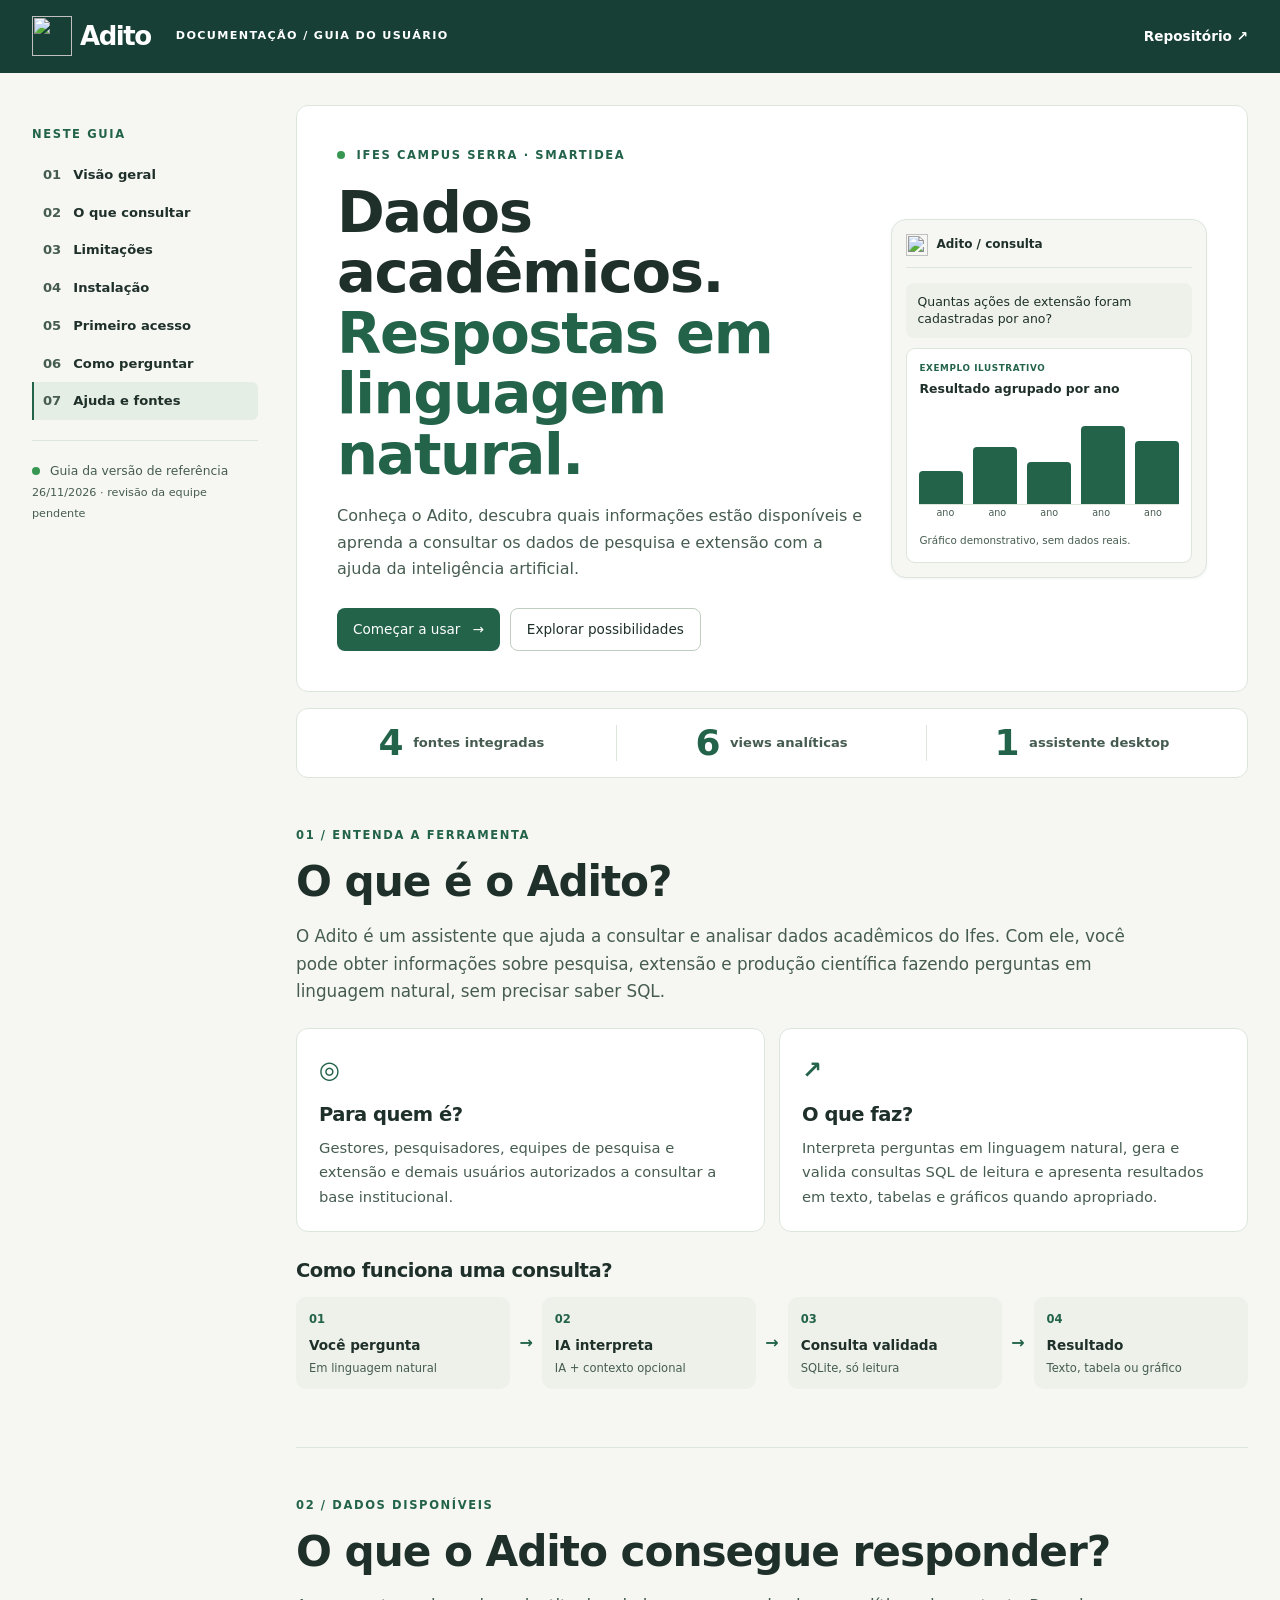
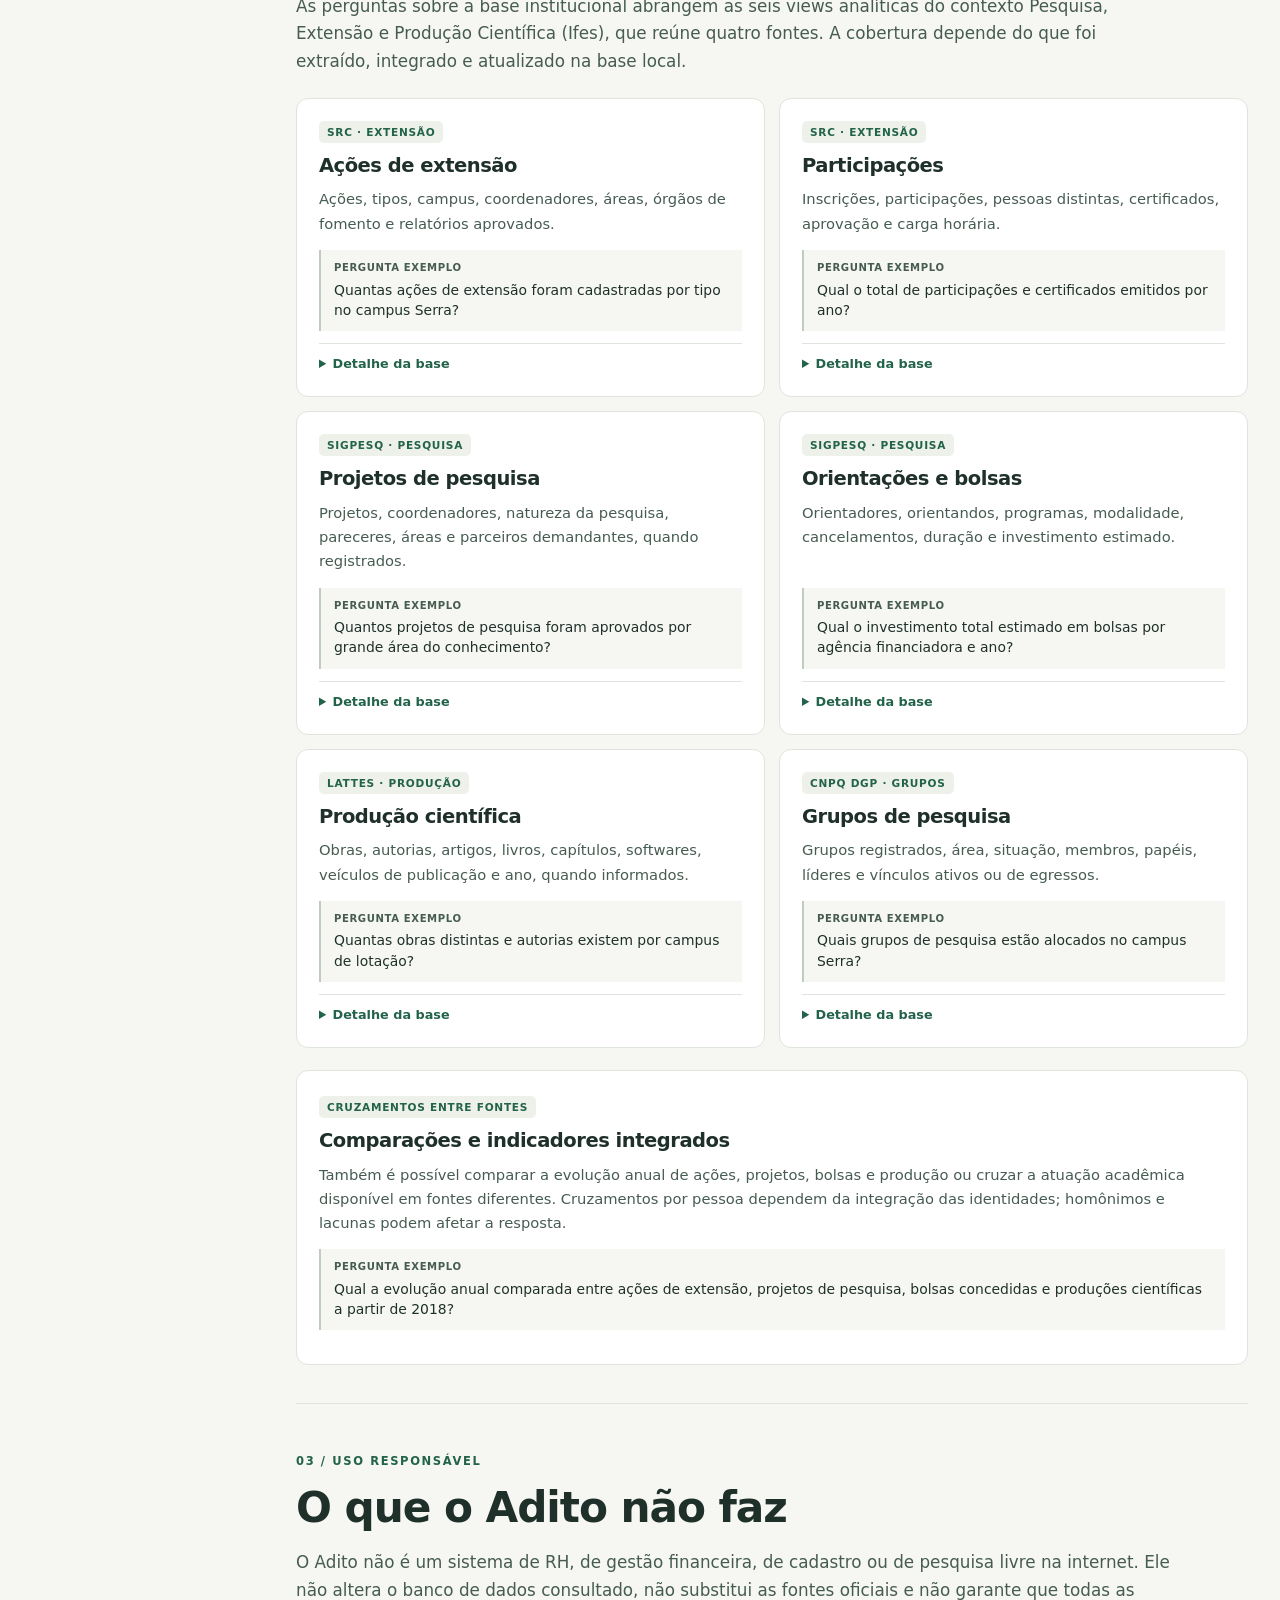
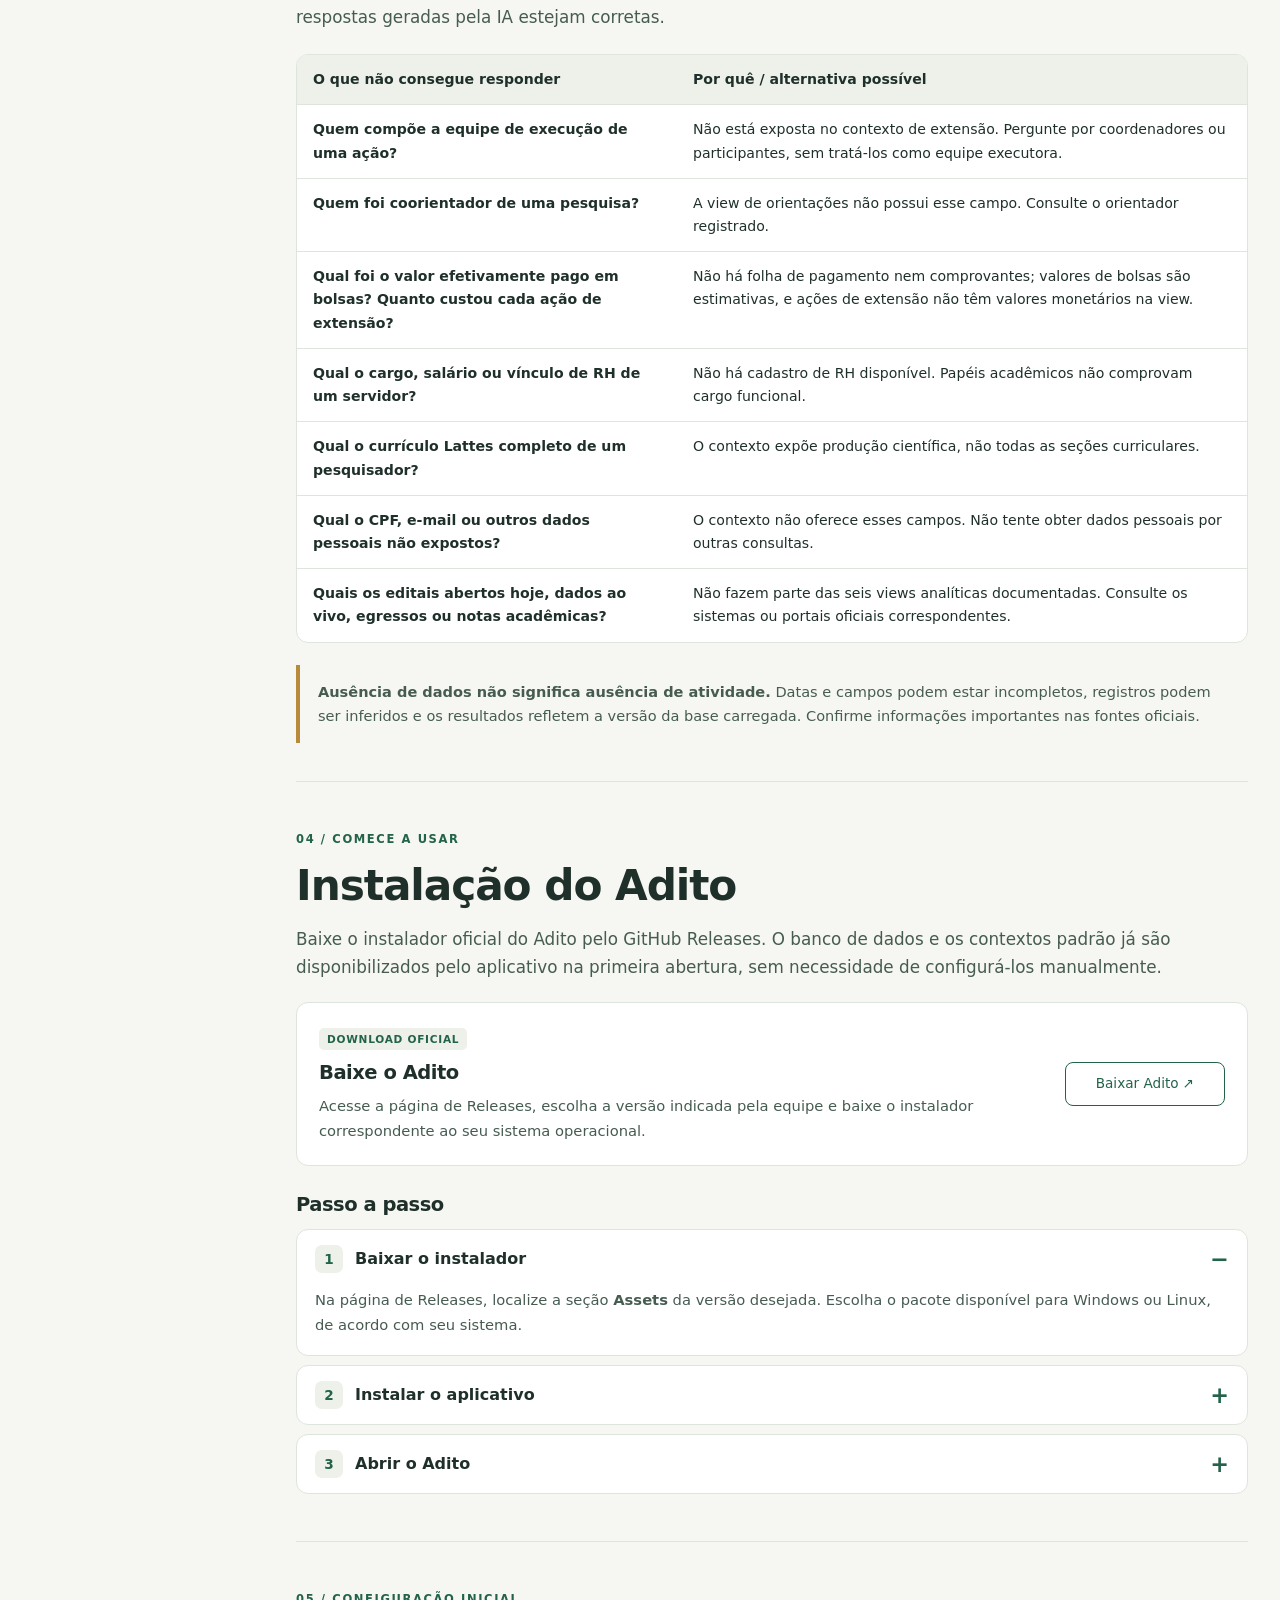
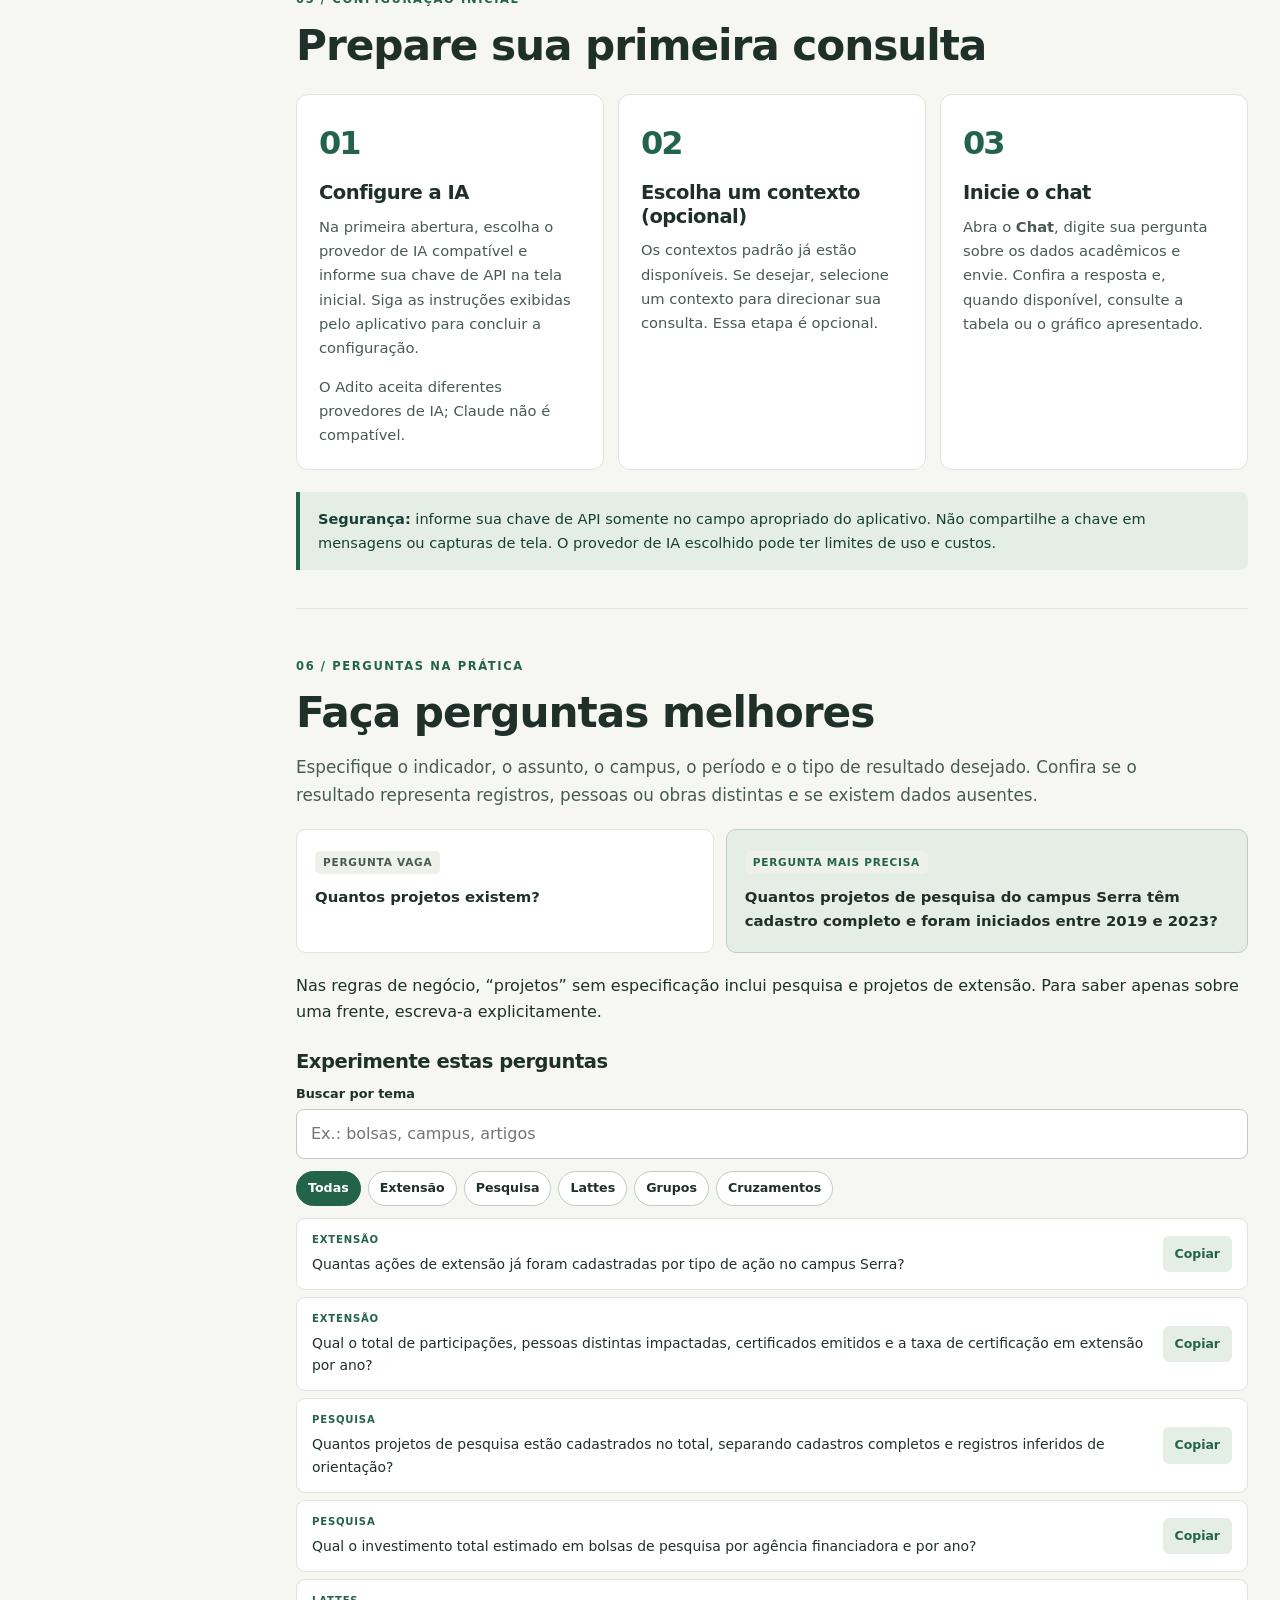
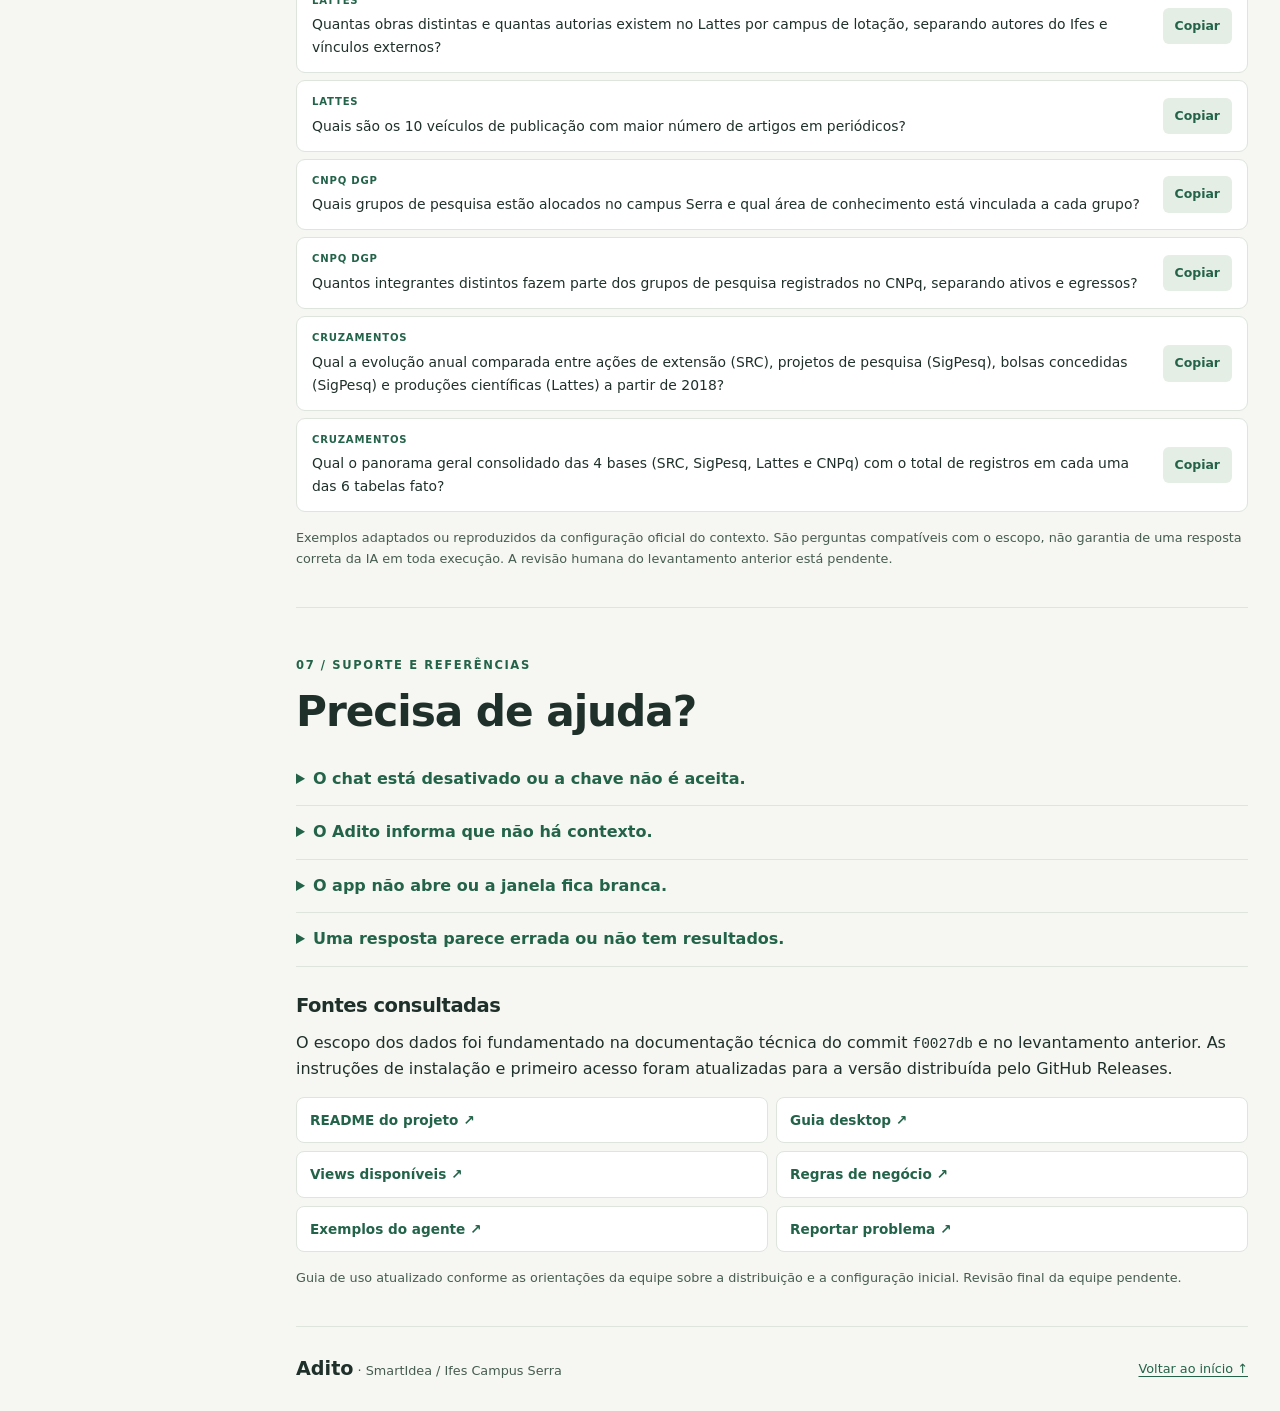
==== guia/index.html @ 65b418f4 "feat: adiciona site guia do usuário do Adito" ====
<!doctype html>
<html lang="pt-BR">
<head>
<meta charset="utf-8"><meta name="viewport" content="width=device-width,initial-scale=1">
<meta name="description" content="Guia do Adito, assistente de inteligência de dados de pesquisa, extensão e produção científica do Ifes.">
<title>Adito | Guia do usuário</title><link rel="icon" type="image/png" href="https://raw.githubusercontent.com/SmartIdea-ifes-serra/Adito/c788c3981aca727e729dd3b36a8efb24aea16939/Adito/app/frontend-vue/public/brand/adito-light.png"><meta name="theme-color" content="#173F35"><link rel="stylesheet" href="style.css"><script src="script.js" defer></script>
</head>
<body>
<a class="skip" href="#conteudo">Pular para o conteúdo</a>
<header class="top"><div class="shell top-inner"><a class="brand" href="#inicio" aria-label="Adito, início"><img class="brand-icon" src="https://raw.githubusercontent.com/SmartIdea-ifes-serra/Adito/c788c3981aca727e729dd3b36a8efb24aea16939/Adito/app/frontend-vue/public/brand/adito-light.png" alt="" width="40" height="40"><span>Adito</span></a><span class="top-label">DOCUMENTAÇÃO / GUIA DO USUÁRIO</span><a class="repo" href="https://github.com/SmartIdea-ifes-serra/Adito">Repositório ↗</a></div></header>
<div class="shell layout" id="inicio">
<aside class="sidebar"><nav aria-label="Seções do guia"><p class="nav-title">NESTE GUIA</p><a href="#visao-geral">01 <span>Visão geral</span></a><a href="#escopo">02 <span>O que consultar</span></a><a href="#limites">03 <span>Limitações</span></a><a href="#instalacao">04 <span>Instalação</span></a><a href="#primeiro-acesso">05 <span>Primeiro acesso</span></a><a href="#consultas">06 <span>Como perguntar</span></a><a href="#ajuda">07 <span>Ajuda e fontes</span></a></nav><div class="side-note"><span class="status-dot"></span> Guia da versão de referência<br><small>26/11/2026 · revisão da equipe pendente</small></div></aside>
<main id="conteudo">
<section class="hero" aria-labelledby="hero-title"><div class="hero-copy"><p class="eyebrow light"><span class="status-dot"></span> IFES CAMPUS SERRA · SMARTIDEA</p><h1 id="hero-title">Dados acadêmicos.<br><em>Respostas em linguagem natural.</em></h1><p>Conheça o Adito, descubra quais informações estão disponíveis e aprenda a consultar os dados de pesquisa e extensão com a ajuda da inteligência artificial.</p><div class="actions"><a class="button primary" href="#instalacao">Começar a usar <span aria-hidden="true">→</span></a><a class="button secondary" href="#escopo">Explorar possibilidades</a></div></div><div class="hero-visual" aria-hidden="true"><div class="mini-app"><div class="mini-head"><img class="mini-brand" src="https://raw.githubusercontent.com/SmartIdea-ifes-serra/Adito/c788c3981aca727e729dd3b36a8efb24aea16939/Adito/app/frontend-vue/public/brand/adito-light.png" alt="" width="22" height="22"><span>Adito / consulta</span></div><div class="mini-question">Quantas ações de extensão foram cadastradas por ano?</div><div class="mini-response"><span class="mini-label">EXEMPLO ILUSTRATIVO</span><strong>Resultado agrupado por ano</strong><div class="bars"><i style="--h:35%"></i><i style="--h:60%"></i><i style="--h:44%"></i><i style="--h:83%"></i><i style="--h:67%"></i></div><div class="mini-axis"><span>ano</span><span>ano</span><span>ano</span><span>ano</span><span>ano</span></div><small>Gráfico demonstrativo, sem dados reais.</small></div></div></div></section>
<div class="facts"><div><strong>4</strong><span>fontes integradas</span></div><div><strong>6</strong><span>views analíticas</span></div><div><strong>1</strong><span>assistente desktop</span></div></div>
<section id="visao-geral" class="section"><p class="eyebrow">01 / ENTENDA A FERRAMENTA</p><h2>O que é o Adito?</h2><p class="intro">O Adito é um assistente que ajuda a consultar e analisar dados acadêmicos do Ifes. Com ele, você pode obter informações sobre pesquisa, extensão e produção científica fazendo perguntas em linguagem natural, sem precisar saber SQL.</p><div class="grid two"><article class="card"><span class="icon">◎</span><h3>Para quem é?</h3><p>Gestores, pesquisadores, equipes de pesquisa e extensão e demais usuários autorizados a consultar a base institucional.</p></article><article class="card"><span class="icon">↗</span><h3>O que faz?</h3><p>Interpreta perguntas em linguagem natural, gera e valida consultas SQL de leitura e apresenta resultados em texto, tabelas e gráficos quando apropriado.</p></article></div><h3 class="subheading">Como funciona uma consulta?</h3><div class="flow"><div><b>01</b><strong>Você pergunta</strong><small>Em linguagem natural</small></div><span aria-hidden="true">→</span><div><b>02</b><strong>IA interpreta</strong><small>IA + contexto opcional</small></div><span aria-hidden="true">→</span><div><b>03</b><strong>Consulta validada</strong><small>SQLite, só leitura</small></div><span aria-hidden="true">→</span><div><b>04</b><strong>Resultado</strong><small>Texto, tabela ou gráfico</small></div></div></section>
<section id="escopo" class="section"><p class="eyebrow">02 / DADOS DISPONÍVEIS</p><h2>O que o Adito consegue responder?</h2><p class="intro">As perguntas sobre a base institucional abrangem as seis views analíticas do contexto Pesquisa, Extensão e Produção Científica (Ifes), que reúne quatro fontes. A cobertura depende do que foi extraído, integrado e atualizado na base local.</p><div class="grid two source-grid">
<article class="card"><span class="tag">SRC · EXTENSÃO</span><h3>Ações de extensão</h3><p>Ações, tipos, campus, coordenadores, áreas, órgãos de fomento e relatórios aprovados.</p><div class="example"><small>PERGUNTA EXEMPLO</small>Quantas ações de extensão foram cadastradas por tipo no campus Serra?</div><details><summary>Detalhe da base</summary><p>Uma linha por ação (<code>id_acao</code>). Uma ação pode ter vários campi e órgãos de fomento. A view não possui valores monetários.</p></details></article>
<article class="card"><span class="tag">SRC · EXTENSÃO</span><h3>Participações</h3><p>Inscrições, participações, pessoas distintas, certificados, aprovação e carga horária.</p><div class="example"><small>PERGUNTA EXEMPLO</small>Qual o total de participações e certificados emitidos por ano?</div><details><summary>Detalhe da base</summary><p>Uma linha por participação em atividade. A mesma pessoa pode aparecer mais de uma vez; participações não equivalem a pessoas únicas.</p></details></article>
<article class="card"><span class="tag">SIGPESQ · PESQUISA</span><h3>Projetos de pesquisa</h3><p>Projetos, coordenadores, natureza da pesquisa, pareceres, áreas e parceiros demandantes, quando registrados.</p><div class="example"><small>PERGUNTA EXEMPLO</small>Quantos projetos de pesquisa foram aprovados por grande área do conhecimento?</div><details><summary>Detalhe da base</summary><p>Uma linha por projeto. Registros inferidos a partir de orientações podem não ter coordenador, parecer, natureza e datas.</p></details></article>
<article class="card"><span class="tag">SIGPESQ · PESQUISA</span><h3>Orientações e bolsas</h3><p>Orientadores, orientandos, programas, modalidade, cancelamentos, duração e investimento estimado.</p><div class="example"><small>PERGUNTA EXEMPLO</small>Qual o investimento total estimado em bolsas por agência financiadora e ano?</div><details><summary>Detalhe da base</summary><p>Uma linha por concessão/orientação. Valor mensal e duração permitem calcular estimativas, não pagamentos comprovados. Não há coorientador na view.</p></details></article>
<article class="card"><span class="tag">LATTES · PRODUÇÃO</span><h3>Produção científica</h3><p>Obras, autorias, artigos, livros, capítulos, softwares, veículos de publicação e ano, quando informados.</p><div class="example"><small>PERGUNTA EXEMPLO</small>Quantas obras distintas e autorias existem por campus de lotação?</div><details><summary>Detalhe da base</summary><p>Uma linha por autoria de obra. Uma publicação com vários autores gera várias autorias; alguns registros não têm ano. Não equivale ao currículo Lattes completo.</p></details></article>
<article class="card"><span class="tag">CNPQ DGP · GRUPOS</span><h3>Grupos de pesquisa</h3><p>Grupos registrados, área, situação, membros, papéis, líderes e vínculos ativos ou de egressos.</p><div class="example"><small>PERGUNTA EXEMPLO</small>Quais grupos de pesquisa estão alocados no campus Serra?</div><details><summary>Detalhe da base</summary><p>Uma linha por vínculo de membro com grupo. Uma pessoa pode ter vários vínculos; grupos e integrantes devem ser contados separadamente.</p></details></article></div><article class="card cross"><span class="tag">CRUZAMENTOS ENTRE FONTES</span><h3>Comparações e indicadores integrados</h3><p>Também é possível comparar a evolução anual de ações, projetos, bolsas e produção ou cruzar a atuação acadêmica disponível em fontes diferentes. Cruzamentos por pessoa dependem da integração das identidades; homônimos e lacunas podem afetar a resposta.</p><div class="example"><small>PERGUNTA EXEMPLO</small>Qual a evolução anual comparada entre ações de extensão, projetos de pesquisa, bolsas concedidas e produções científicas a partir de 2018?</div></article></section>
<section id="limites" class="section"><p class="eyebrow">03 / USO RESPONSÁVEL</p><h2>O que o Adito não faz</h2><p class="intro">O Adito não é um sistema de RH, de gestão financeira, de cadastro ou de pesquisa livre na internet. Ele não altera o banco de dados consultado, não substitui as fontes oficiais e não garante que todas as respostas geradas pela IA estejam corretas.</p><div class="table-wrap"><table><thead><tr><th>O que não consegue responder</th><th>Por quê / alternativa possível</th></tr></thead><tbody><tr><td>Quem compõe a equipe de execução de uma ação?</td><td>Não está exposta no contexto de extensão. Pergunte por coordenadores ou participantes, sem tratá-los como equipe executora.</td></tr><tr><td>Quem foi coorientador de uma pesquisa?</td><td>A view de orientações não possui esse campo. Consulte o orientador registrado.</td></tr><tr><td>Qual foi o valor efetivamente pago em bolsas? Quanto custou cada ação de extensão?</td><td>Não há folha de pagamento nem comprovantes; valores de bolsas são estimativas, e ações de extensão não têm valores monetários na view.</td></tr><tr><td>Qual o cargo, salário ou vínculo de RH de um servidor?</td><td>Não há cadastro de RH disponível. Papéis acadêmicos não comprovam cargo funcional.</td></tr><tr><td>Qual o currículo Lattes completo de um pesquisador?</td><td>O contexto expõe produção científica, não todas as seções curriculares.</td></tr><tr><td>Qual o CPF, e-mail ou outros dados pessoais não expostos?</td><td>O contexto não oferece esses campos. Não tente obter dados pessoais por outras consultas.</td></tr><tr><td>Quais os editais abertos hoje, dados ao vivo, egressos ou notas acadêmicas?</td><td>Não fazem parte das seis views analíticas documentadas. Consulte os sistemas ou portais oficiais correspondentes.</td></tr></tbody></table></div><div class="callout warning"><strong>Ausência de dados não significa ausência de atividade.</strong> Datas e campos podem estar incompletos, registros podem ser inferidos e os resultados refletem a versão da base carregada. Confirme informações importantes nas fontes oficiais.</div></section>
<section id="instalacao" class="section"><p class="eyebrow">04 / COMECE A USAR</p><h2>Instalação do Adito</h2><p class="intro">Baixe o instalador oficial do Adito pelo GitHub Releases. O banco de dados e os contextos padrão já são disponibilizados pelo aplicativo na primeira abertura, sem necessidade de configurá-los manualmente.</p>
<article class="card install"><div><span class="tag">DOWNLOAD OFICIAL</span><h3>Baixe o Adito</h3><p>Acesse a página de Releases, escolha a versão indicada pela equipe e baixe o instalador correspondente ao seu sistema operacional.</p></div><a class="button outline" href="https://github.com/SmartIdea-ifes-serra/Adito/releases/latest">Baixar Adito ↗</a></article>
<h3 class="subheading">Passo a passo</h3>
<details class="step" open><summary><span class="num">1</span> Baixar o instalador</summary><div class="step-body"><p>Na página de Releases, localize a seção <strong>Assets</strong> da versão desejada. Escolha o pacote disponível para Windows ou Linux, de acordo com seu sistema.</p></div></details>
<details class="step"><summary><span class="num">2</span> Instalar o aplicativo</summary><div class="step-body"><h4>Windows</h4><p>Se o pacote disponível for <code>.exe</code> ou <code>.msi</code>, abra o arquivo baixado e siga as instruções do instalador até concluir.</p><h4>Linux</h4><p>Se estiver usando Ubuntu ou Debian e houver um pacote <code>.deb</code>, abra-o no instalador de aplicativos do sistema e selecione Instalar. Se escolher uma versão <code>.AppImage</code>, nas propriedades do arquivo permita sua execução como programa e abra-o.</p><p>Use somente o instalador oficial indicado pela equipe.</p></div></details>
<details class="step"><summary><span class="num">3</span> Abrir o Adito</summary><div class="step-body"><p>Abra o aplicativo pelo menu do sistema ou pelo arquivo AppImage. Na primeira abertura, os dados e contextos padrão já estarão disponíveis e o Adito apresentará a tela de configuração da chave de IA.</p><p>Não é necessário baixar o banco de dados separadamente, executar ETL, clonar o repositório ou instalar ferramentas de desenvolvimento.</p><a href="#primeiro-acesso">Ir para a configuração inicial →</a></div></details>
</section>
<section id="primeiro-acesso" class="section"><p class="eyebrow">05 / CONFIGURAÇÃO INICIAL</p><h2>Prepare sua primeira consulta</h2><div class="grid three"><article class="card"><span class="big-num">01</span><h3>Configure a IA</h3><p>Na primeira abertura, escolha o provedor de IA compatível e informe sua chave de API na tela inicial. Siga as instruções exibidas pelo aplicativo para concluir a configuração.</p><p>O Adito aceita diferentes provedores de IA; Claude não é compatível.</p></article><article class="card"><span class="big-num">02</span><h3>Escolha um contexto (opcional)</h3><p>Os contextos padrão já estão disponíveis. Se desejar, selecione um contexto para direcionar sua consulta. Essa etapa é opcional.</p></article><article class="card"><span class="big-num">03</span><h3>Inicie o chat</h3><p>Abra o <strong>Chat</strong>, digite sua pergunta sobre os dados acadêmicos e envie. Confira a resposta e, quando disponível, consulte a tabela ou o gráfico apresentado.</p></article></div><div class="callout"><strong>Segurança:</strong> informe sua chave de API somente no campo apropriado do aplicativo. Não compartilhe a chave em mensagens ou capturas de tela. O provedor de IA escolhido pode ter limites de uso e custos.</div></section>
<section id="consultas" class="section"><p class="eyebrow">06 / PERGUNTAS NA PRÁTICA</p><h2>Faça perguntas melhores</h2><p class="intro">Especifique o indicador, o assunto, o campus, o período e o tipo de resultado desejado. Confira se o resultado representa registros, pessoas ou obras distintas e se existem dados ausentes.</p><div class="compare"><div><span class="tag muted">PERGUNTA VAGA</span><p>Quantos projetos existem?</p></div><div><span class="tag">PERGUNTA MAIS PRECISA</span><p>Quantos projetos de pesquisa do campus Serra têm cadastro completo e foram iniciados entre 2019 e 2023?</p></div></div><p>Nas regras de negócio, “projetos” sem especificação inclui pesquisa e projetos de extensão. Para saber apenas sobre uma frente, escreva-a explicitamente.</p><div class="catalog-head"><h3>Experimente estas perguntas</h3><label class="search-label" for="search">Buscar por tema</label><input id="search" type="search" placeholder="Ex.: bolsas, campus, artigos" autocomplete="off"></div><div class="filters" aria-label="Filtrar exemplos"><button class="filter active" type="button" data-filter="todos" aria-pressed="true">Todas</button><button class="filter" type="button" data-filter="extensao" aria-pressed="false">Extensão</button><button class="filter" type="button" data-filter="pesquisa" aria-pressed="false">Pesquisa</button><button class="filter" type="button" data-filter="lattes" aria-pressed="false">Lattes</button><button class="filter" type="button" data-filter="grupos" aria-pressed="false">Grupos</button><button class="filter" type="button" data-filter="cruzamentos" aria-pressed="false">Cruzamentos</button></div><div class="questions" id="question-list">
<div class="question" data-category="extensao"><div><small>EXTENSÃO</small><p>Quantas ações de extensão já foram cadastradas por tipo de ação no campus Serra?</p></div><button type="button" class="copy">Copiar</button></div>
<div class="question" data-category="extensao"><div><small>EXTENSÃO</small><p>Qual o total de participações, pessoas distintas impactadas, certificados emitidos e a taxa de certificação em extensão por ano?</p></div><button type="button" class="copy">Copiar</button></div>
<div class="question" data-category="pesquisa"><div><small>PESQUISA</small><p>Quantos projetos de pesquisa estão cadastrados no total, separando cadastros completos e registros inferidos de orientação?</p></div><button type="button" class="copy">Copiar</button></div>
<div class="question" data-category="pesquisa"><div><small>PESQUISA</small><p>Qual o investimento total estimado em bolsas de pesquisa por agência financiadora e por ano?</p></div><button type="button" class="copy">Copiar</button></div>
<div class="question" data-category="lattes"><div><small>LATTES</small><p>Quantas obras distintas e quantas autorias existem no Lattes por campus de lotação, separando autores do Ifes e vínculos externos?</p></div><button type="button" class="copy">Copiar</button></div>
<div class="question" data-category="lattes"><div><small>LATTES</small><p>Quais são os 10 veículos de publicação com maior número de artigos em periódicos?</p></div><button type="button" class="copy">Copiar</button></div>
<div class="question" data-category="grupos"><div><small>CNPQ DGP</small><p>Quais grupos de pesquisa estão alocados no campus Serra e qual área de conhecimento está vinculada a cada grupo?</p></div><button type="button" class="copy">Copiar</button></div>
<div class="question" data-category="grupos"><div><small>CNPQ DGP</small><p>Quantos integrantes distintos fazem parte dos grupos de pesquisa registrados no CNPq, separando ativos e egressos?</p></div><button type="button" class="copy">Copiar</button></div>
<div class="question" data-category="cruzamentos"><div><small>CRUZAMENTOS</small><p>Qual a evolução anual comparada entre ações de extensão (SRC), projetos de pesquisa (SigPesq), bolsas concedidas (SigPesq) e produções científicas (Lattes) a partir de 2018?</p></div><button type="button" class="copy">Copiar</button></div>
<div class="question" data-category="cruzamentos"><div><small>CRUZAMENTOS</small><p>Qual o panorama geral consolidado das 4 bases (SRC, SigPesq, Lattes e CNPq) com o total de registros em cada uma das 6 tabelas fato?</p></div><button type="button" class="copy">Copiar</button></div></div><p id="empty" hidden>Nenhuma pergunta encontrada. Tente outro termo ou filtro.</p><p id="feedback" class="sr-only" role="status"></p><p class="note">Exemplos adaptados ou reproduzidos da configuração oficial do contexto. São perguntas compatíveis com o escopo, não garantia de uma resposta correta da IA em toda execução. A revisão humana do levantamento anterior está pendente.</p></section>

<section id="ajuda" class="section"><p class="eyebrow">07 / SUPORTE E REFERÊNCIAS</p><h2>Precisa de ajuda?</h2><div class="faq"><details><summary>O chat está desativado ou a chave não é aceita.</summary><p>Verifique se a chave de API do provedor escolhido é válida, se o provedor é compatível com o Adito e se a configuração foi concluída. Confira sua conexão com a internet e eventuais limites do serviço. Claude não é compatível.</p></details><details><summary>O Adito informa que não há contexto.</summary><p>Os contextos são opcionais e os contextos padrão já vêm com o aplicativo. Se houver um erro de carregamento dos dados, confira se está usando a versão oficial atualizada e entre em contato com a equipe.</p></details><details><summary>O app não abre ou a janela fica branca.</summary><p>Confira se o instalador corresponde ao seu sistema operacional e se a instalação foi concluída. Tente abrir o aplicativo novamente. Se o problema continuar, informe à equipe a versão instalada, seu sistema operacional e a mensagem de erro, se houver.</p></details><details><summary>Uma resposta parece errada ou não tem resultados.</summary><p>Reformule com campus, período e indicador explícitos. Verifique se o dado existe na base e se a unidade de contagem está correta. Compare com a fonte institucional e informe a equipe caso a divergência persista.</p></details></div><h3 class="subheading">Fontes consultadas</h3><p>O escopo dos dados foi fundamentado na documentação técnica do commit <code>f0027db</code> e no levantamento anterior. As instruções de instalação e primeiro acesso foram atualizadas para a versão distribuída pelo GitHub Releases.</p><div class="source-links"><a href="https://github.com/SmartIdea-ifes-serra/Adito/blob/f0027dbe6315aa58571af70f942ed4182015e057/README.md">README do projeto ↗</a><a href="https://github.com/SmartIdea-ifes-serra/Adito/blob/f0027dbe6315aa58571af70f942ed4182015e057/Adito/app/README.md">Guia desktop ↗</a><a href="https://github.com/SmartIdea-ifes-serra/Adito/blob/f0027dbe6315aa58571af70f942ed4182015e057/Adito/app/contexts/pesquisa-extensao-ifes/views.json">Views disponíveis ↗</a><a href="https://github.com/SmartIdea-ifes-serra/Adito/blob/f0027dbe6315aa58571af70f942ed4182015e057/Adito/app/contexts/pesquisa-extensao-ifes/rules.md">Regras de negócio ↗</a><a href="https://github.com/SmartIdea-ifes-serra/Adito/blob/f0027dbe6315aa58571af70f942ed4182015e057/Adito/app/contexts/pesquisa-extensao-ifes/examples.json">Exemplos do agente ↗</a><a href="mailto:smartideaifes@gmail.com">Reportar problema ↗</a></div><p class="note">Guia de uso atualizado conforme as orientações da equipe sobre a distribuição e a configuração inicial. Revisão final da equipe pendente.</p></section>
<footer><span><strong>Adito</strong> · SmartIdea / Ifes Campus Serra</span><a href="#inicio">Voltar ao início ↑</a></footer>
</main></div></body></html>
---- guia/style.css ----
@font-face{font-family:"IBM Plex Mono";font-style:normal;font-weight:400;font-display:swap;src:url("https://raw.githubusercontent.com/SmartIdea-ifes-serra/Adito/c788c3981aca727e729dd3b36a8efb24aea16939/Adito/app/frontend-vue/public/fonts/ibm-plex-1.ttf") format("truetype");}
@font-face{font-family:"IBM Plex Mono";font-style:normal;font-weight:500;font-display:swap;src:url("https://raw.githubusercontent.com/SmartIdea-ifes-serra/Adito/c788c3981aca727e729dd3b36a8efb24aea16939/Adito/app/frontend-vue/public/fonts/ibm-plex-2.ttf") format("truetype");}
@font-face{font-family:"IBM Plex Sans";font-style:normal;font-weight:400;font-display:swap;src:url("https://raw.githubusercontent.com/SmartIdea-ifes-serra/Adito/c788c3981aca727e729dd3b36a8efb24aea16939/Adito/app/frontend-vue/public/fonts/ibm-plex-3.ttf") format("truetype");}
@font-face{font-family:"IBM Plex Sans";font-style:normal;font-weight:500;font-display:swap;src:url("https://raw.githubusercontent.com/SmartIdea-ifes-serra/Adito/c788c3981aca727e729dd3b36a8efb24aea16939/Adito/app/frontend-vue/public/fonts/ibm-plex-4.ttf") format("truetype");}
@font-face{font-family:"IBM Plex Sans";font-style:normal;font-weight:600;font-display:swap;src:url("https://raw.githubusercontent.com/SmartIdea-ifes-serra/Adito/c788c3981aca727e729dd3b36a8efb24aea16939/Adito/app/frontend-vue/public/fonts/ibm-plex-5.ttf") format("truetype");}
@font-face{font-family:"IBM Plex Sans";font-style:normal;font-weight:700;font-display:swap;src:url("https://raw.githubusercontent.com/SmartIdea-ifes-serra/Adito/c788c3981aca727e729dd3b36a8efb24aea16939/Adito/app/frontend-vue/public/fonts/ibm-plex-6.ttf") format("truetype");}
:root{--ink:#1F302B;--muted:#465C51;--accent:#23634A;--accent-dark:#23634A;--line:#DDE5DD;--paper:#F6F7F2;--white:#fff;--hero:#173F35;--mint:#EDF1E9;--radius:15px;scroll-behavior:smooth;scroll-padding-top:24px}*{box-sizing:border-box}body{margin:0;color:var(--ink);background:var(--paper);font:16px/1.65 "IBM Plex Sans",system-ui,sans-serif}a{color:var(--accent-dark);text-underline-offset:3px}button,input{font:inherit}button{cursor:pointer}a:focus-visible,button:focus-visible,summary:focus-visible,input:focus-visible{outline:3px solid #B98A3C;outline-offset:3px}h1,h2,h3,h4,p{margin-top:0}h1,h2,h3,h4{line-height:1.2;letter-spacing:-.025em}h2{font-size:clamp(1.8rem,3.3vw,2.65rem);margin-bottom:15px}h3{font-size:1.22rem;margin-bottom:10px}h4{font-size:1rem;margin:18px 0 8px}p{margin-bottom:14px}p:last-child{margin-bottom:0}code{font:0.9em "IBM Plex Mono",monospace;overflow-wrap:anywhere}pre{position:relative;white-space:pre-wrap;overflow-wrap:anywhere;background:#173F35;color:#EDF1E9;border-radius:10px;padding:16px;line-height:1.7;margin:8px 0 18px}pre code{font-size:.87rem}.shell{max-width:1440px;margin:auto;padding:0 32px}.top{background:var(--white);border-bottom:1px solid var(--line)}.top-inner{display:flex;gap:25px;align-items:center;min-height:72px}.brand{font-size:2rem;font-weight:850;letter-spacing:-.085em;text-decoration:none;color:var(--ink);display:flex;align-items:center;gap:10px;line-height:1}.top-label{font-size:.7rem;letter-spacing:.12em;color:var(--muted);font-weight:750}.repo{margin-left:auto;font-weight:700;font-size:.85rem;text-decoration:none}.layout{display:grid;grid-template-columns:226px minmax(0,1fr);gap:38px;padding-top:32px}.sidebar{position:sticky;top:24px;align-self:start;padding-top:20px}.nav-title,.eyebrow{font-size:.72rem;font-weight:800;letter-spacing:.14em;color:var(--accent-dark);margin-bottom:12px}.sidebar nav a{display:flex;gap:12px;padding:10px 9px;font-size:.82rem;color:var(--muted);font-weight:600;text-decoration:none;border-left:2px solid transparent;line-height:1.35}.sidebar nav a span{color:var(--ink)}.sidebar nav a:hover,.sidebar nav a.active{border-color:var(--accent);background:#E5EEE4;border-radius:0 6px 6px 0}.side-note{font-size:.77rem;border-top:1px solid var(--line);padding:20px 0;margin-top:20px;color:var(--muted);line-height:1.7}.side-note small{font-size:.7rem}.status-dot{display:inline-block;width:8px;height:8px;border-radius:50%;background:#389653;margin-right:6px}.hero{background:var(--hero);border-radius:22px;overflow:hidden;padding:40px;display:grid;grid-template-columns:1.35fr .8fr;gap:22px;align-items:center;color:white;position:relative}.hero:after{content:"";position:absolute;border:1px solid #ffffff19;width:350px;height:350px;right:-170px;top:-140px;border-radius:50%;pointer-events:none}.light{color:#EDF1E9}.hero h1{font-size:clamp(2.15rem,4.5vw,4rem);font-weight:780;line-height:1.05;margin:18px 0;letter-spacing:-.06em}.hero h1 em{color:var(--mint);font-style:normal}.hero p:not(.eyebrow){color:#EDF1E9;max-width:55ch;font-size:1rem}.actions{display:flex;flex-wrap:wrap;gap:10px;margin-top:25px}.button{display:inline-flex;align-items:center;justify-content:center;gap:12px;font-size:.85rem;font-weight:800;text-decoration:none;border-radius:9px;padding:12px 16px;line-height:1.3}.primary{background:var(--mint);color:#173F35}.secondary{border:1px solid #BFCDBF;color:white}.outline{border:1px solid var(--accent);color:var(--accent-dark);white-space:normal;text-align:center}.hero-visual{min-width:0;position:relative;z-index:1}.mini-app{border:1px solid #BFCDBF;background:#F6F7F2;color:var(--ink);border-radius:15px;padding:14px;box-shadow:0 20px 36px #0003;font-size:.78rem;transform:rotate(-2deg)}.mini-head{display:flex;gap:8px;align-items:center;border-bottom:1px solid var(--line);padding-bottom:11px;font-size:.75rem;font-weight:800}.mini-question{background:#EDF1E9;border-radius:8px;margin:15px 0 10px;padding:10px 11px;line-height:1.4}.mini-response{border:1px solid var(--line);padding:12px;border-radius:9px;background:white}.mini-label{display:block;font-size:.55rem;font-weight:800;letter-spacing:.07em;color:var(--accent-dark);margin-bottom:5px}.mini-response strong{display:block;line-height:1.4}.bars{height:95px;display:flex;align-items:flex-end;gap:10px;border-bottom:1px solid var(--line);margin-top:12px}.bars i{height:var(--h);flex:1;background:linear-gradient(0deg,#23634A,#389653);border-radius:4px 4px 0 0}.mini-axis{display:flex;justify-content:space-around;font-size:.6rem;color:var(--muted);margin-bottom:9px}.mini-response small{font-size:.65rem;color:var(--muted)}.facts{display:grid;grid-template-columns:repeat(3,1fr);background:white;border:1px solid var(--line);border-radius:var(--radius);margin-top:16px;padding:16px 10px}.facts div{display:flex;align-items:center;justify-content:center;gap:12px;padding:0 9px;border-right:1px solid var(--line)}.facts div:last-child{border-right:0}.facts strong{font-size:2.25rem;line-height:1;color:var(--accent);letter-spacing:-.07em}.facts span{font-size:.82rem;color:var(--muted);font-weight:650;line-height:1.35}.section{padding:48px 0 38px;border-bottom:1px solid var(--line);scroll-margin-top:10px}.intro{font-size:1.05rem;color:var(--muted);max-width:82ch}.grid{display:grid;gap:14px;margin:22px 0}.two{grid-template-columns:repeat(2,minmax(0,1fr))}.three{grid-template-columns:repeat(3,minmax(0,1fr))}.card{background:white;border:1px solid var(--line);border-radius:var(--radius);padding:22px;min-width:0}.card p{font-size:.92rem;color:var(--muted)}.icon{font-size:1.5rem;color:var(--accent);display:block;margin-bottom:12px;font-weight:800}.subheading{margin:27px 0 13px}.flow{display:flex;gap:9px;align-items:center;margin:15px 0 20px}.flow div{flex:1;min-width:0;background:#EDF1E9;border-radius:10px;padding:13px}.flow div b,.flow div small,.flow div strong{display:block}.flow div b{font-size:.72rem;color:var(--accent);margin-bottom:8px}.flow div strong{font-size:.85rem;line-height:1.3}.flow div small{font-size:.72rem;color:var(--muted);line-height:1.4;margin-top:5px}.flow>span{color:var(--accent);font-weight:800}.callout{padding:15px 18px;background:#E5EEE4;border-left:4px solid var(--accent);border-radius:0 8px 8px 0;margin:20px 0 0;font-size:.91rem;color:#173F35}.warning{background:#F6F7F2;border-color:#B98A3C;color:#465C51}.tag{display:inline-block;color:var(--accent-dark);background:#EDF1E9;border-radius:5px;font-size:.66rem;font-weight:800;letter-spacing:.07em;padding:4px 8px;margin-bottom:11px;line-height:1.35}.tag.muted{background:#EDF1E9;color:#465C51}.example{background:#F6F7F2;border-left:2px solid #BFCDBF;padding:11px 13px;margin:12px 0;color:var(--ink);font-size:.87rem;line-height:1.45}.example small{display:block;font-size:.63rem;color:var(--muted);font-weight:800;letter-spacing:.06em;margin-bottom:4px}.source-grid .card{display:flex;flex-direction:column;align-items:flex-start}.source-grid .example{width:100%;margin-top:auto}.source-grid details{width:100%;border-top:1px solid var(--line);padding-top:9px;font-size:.8rem}.source-grid details p{margin:8px 0;font-size:.84rem}summary{cursor:pointer;font-weight:700;color:var(--accent-dark)}.cross{margin-top:14px}.table-wrap{overflow:auto;border:1px solid var(--line);border-radius:var(--radius);background:white;margin:22px 0}table{width:100%;border-collapse:collapse;font-size:.88rem}th,td{text-align:left;vertical-align:top;padding:13px 16px;border-bottom:1px solid var(--line)}th{background:#EDF1E9;font-weight:800}td:first-child{width:40%;font-weight:650}tr:last-child td{border-bottom:0}.install{display:flex;align-items:center;gap:24px;justify-content:space-between;margin:20px 0}.install .button{flex:0 0 160px}.step{background:white;border:1px solid var(--line);border-radius:10px;margin:9px 0;overflow:hidden}.step summary{display:flex;align-items:center;gap:12px;padding:15px 18px;list-style:none;color:var(--ink)}.step summary::-webkit-details-marker{display:none}.step summary:after{content:"+";font-size:1.4rem;line-height:1;color:var(--accent);margin-left:auto}.step[open] summary:after{content:"−"}.num{background:#EDF1E9;color:var(--accent-dark);width:28px;height:28px;display:grid;place-items:center;border-radius:7px;flex:none;font-size:.85rem}.step-body{padding:0 18px 18px;color:var(--muted);font-size:.92rem}.big-num{display:block;font-size:2rem;color:var(--accent);font-weight:800;margin-bottom:12px;letter-spacing:-.06em}.compare{display:grid;grid-template-columns:1fr 1.25fr;gap:12px;margin:20px 0}.compare>div{padding:18px;background:white;border:1px solid var(--line);border-radius:10px}.compare>div:last-child{border-color:#BFCDBF;background:#E5EEE4}.compare p{font-size:.93rem;font-weight:600}.catalog-head{margin-top:24px}.search-label{font-size:.8rem;font-weight:700;display:block;margin:10px 0 5px}input[type=search]{width:100%;background:white;border:1px solid #BFCDBF;border-radius:8px;padding:11px 14px;color:var(--ink)}.filters{display:flex;flex-wrap:wrap;gap:7px;margin:12px 0}.filter{border:1px solid #BFCDBF;background:white;border-radius:50px;color:var(--ink);font-size:.79rem;padding:6px 11px;font-weight:650}.filter.active{background:var(--accent-dark);border-color:var(--accent-dark);color:white}.questions{display:grid;gap:7px}.question{display:flex;align-items:center;justify-content:space-between;gap:12px;border:1px solid var(--line);background:white;border-radius:9px;padding:13px 15px}.question[hidden],*[hidden]{display:none!important}.question small{display:block;color:var(--accent-dark);font-size:.63rem;font-weight:800;letter-spacing:.08em}.question p{font-size:.87rem;margin:4px 0 0}.copy{flex:none;background:#E5EEE4;color:var(--accent-dark);border:0;border-radius:6px;padding:8px 12px;font-size:.78rem;font-weight:800}.note{font-size:.8rem;color:var(--muted);margin-top:15px}.faq details{border-bottom:1px solid var(--line);padding:13px 0}.faq details p{font-size:.9rem;color:var(--muted);padding-top:9px}.source-links{display:grid;grid-template-columns:repeat(2,minmax(0,1fr));gap:8px}.source-links a{background:white;border:1px solid var(--line);padding:11px 13px;font-size:.85rem;font-weight:650;border-radius:8px;text-decoration:none}.source-links a:hover,.repo:hover{text-decoration:underline}footer{display:flex;justify-content:space-between;gap:12px;align-items:center;padding:26px 0;font-size:.8rem;color:var(--muted)}footer strong{font-size:1.2rem;color:var(--ink)}.skip,.sr-only{position:absolute;width:1px;height:1px;overflow:hidden;clip:rect(0,0,0,0)}.skip:focus{clip:auto;width:auto;height:auto;z-index:5;background:white;padding:10px;top:8px;left:8px}.copy-code{display:block;margin:-11px 0 16px auto;background:#E5EEE4;color:var(--accent-dark);border:1px solid #BFCDBF;border-radius:5px;font-size:.75rem;padding:4px 9px;font-weight:750}
@media(max-width:1050px){.layout{grid-template-columns:180px minmax(0,1fr);gap:25px}.shell{padding-left:24px;padding-right:24px}.hero{padding:30px;grid-template-columns:1.2fr .85fr}.three{grid-template-columns:1fr}.three .card{padding:18px}.flow{flex-wrap:wrap}.flow div{flex:1 1 18%}.hero h1{font-size:clamp(2rem,4.5vw,3.3rem)}}@media(max-width:760px){.shell{padding-left:16px;padding-right:16px}.layout{display:block;padding-top:12px}.sidebar{position:static;padding:0 0 12px}.sidebar nav{display:flex;overflow:auto;gap:5px;padding:4px 0;scrollbar-width:thin}.sidebar nav a{white-space:nowrap;background:white;border:1px solid var(--line);border-radius:6px;font-size:.76rem;padding:7px 9px}.sidebar .nav-title,.side-note,.top-label{display:none}.top-inner{min-height:58px}.brand{font-size:1.75rem}.hero{display:block;padding:25px 20px;border-radius:15px}.hero h1{font-size:clamp(2rem,7.5vw,3.4rem)}.hero-visual{margin:27px auto 0;max-width:350px}.mini-app{transform:none}.facts{padding:13px 4px;gap:0}.facts div{display:block;text-align:center}.facts strong{display:block;font-size:1.75rem;margin-bottom:4px}.facts span{font-size:.72rem;display:block}.section{padding:34px 0 28px}.two,.compare,.source-links{grid-template-columns:1fr}.card{padding:18px}.flow{display:grid;grid-template-columns:1fr 1fr;gap:8px}.flow>span{display:none}.flow div{padding:12px}.install{display:block}.install .button{margin-top:12px}.table-wrap{overflow:visible}table{font-size:.8rem;table-layout:fixed}th,td{padding:10px;overflow-wrap:anywhere}.question{padding:12px;gap:8px}.copy{padding:7px 9px}footer{align-items:flex-start;flex-direction:column}.actions .button{flex:1;white-space:normal;text-align:center}}@media(prefers-reduced-motion:reduce){:root{scroll-behavior:auto}}@media print{.sidebar,.top,.actions,.copy,.copy-code,.filters,.search-label,input,.hero-visual,.layout{display:block}.hero{background:white;color:var(--ink);padding:0}.hero h1 em,.hero p:not(.eyebrow),.light{color:var(--ink)}.section{break-inside:auto}.card{break-inside:avoid}body{background:white}}

/* Identidade visual do desktop Adito */
:root{--radius:12px}.brand{font-size:26px;font-weight:600;letter-spacing:-.055em;gap:8px}.brand-icon,.mini-brand{object-fit:contain;flex:none}.top{background:#173F35;border-color:#173F35}.brand,.repo,.top-label{color:#FFFFFF}.hero{background:#FFFFFF;border:1px solid var(--line);color:var(--ink);border-radius:12px}.hero h1{font-weight:600;letter-spacing:-.025em;color:var(--ink)}.hero h1 em,.light{color:#23634A}.hero p:not(.eyebrow){color:var(--muted)}.primary{background:#23634A;color:white}.secondary{border-color:#BFCDBF;color:var(--ink)}.button{font-weight:500;border-radius:8px}.mini-app{transform:none;background:#F6F7F2;box-shadow:0 1px 3px #173F3510;border-color:var(--line)}.bars i{background:#23634A}.hero:after{display:none}h1,h2,h3,h4{font-weight:600}.card,.facts,.step,.table-wrap{border-radius:12px}:where(a,button,input,summary):focus-visible{outline:2px solid #23634A;outline-offset:3px}.top :focus-visible{outline-color:white}

/* Assinatura tipográfica oficial do desktop. */
.brand{font-weight:600;letter-spacing:-.055em;gap:8px}
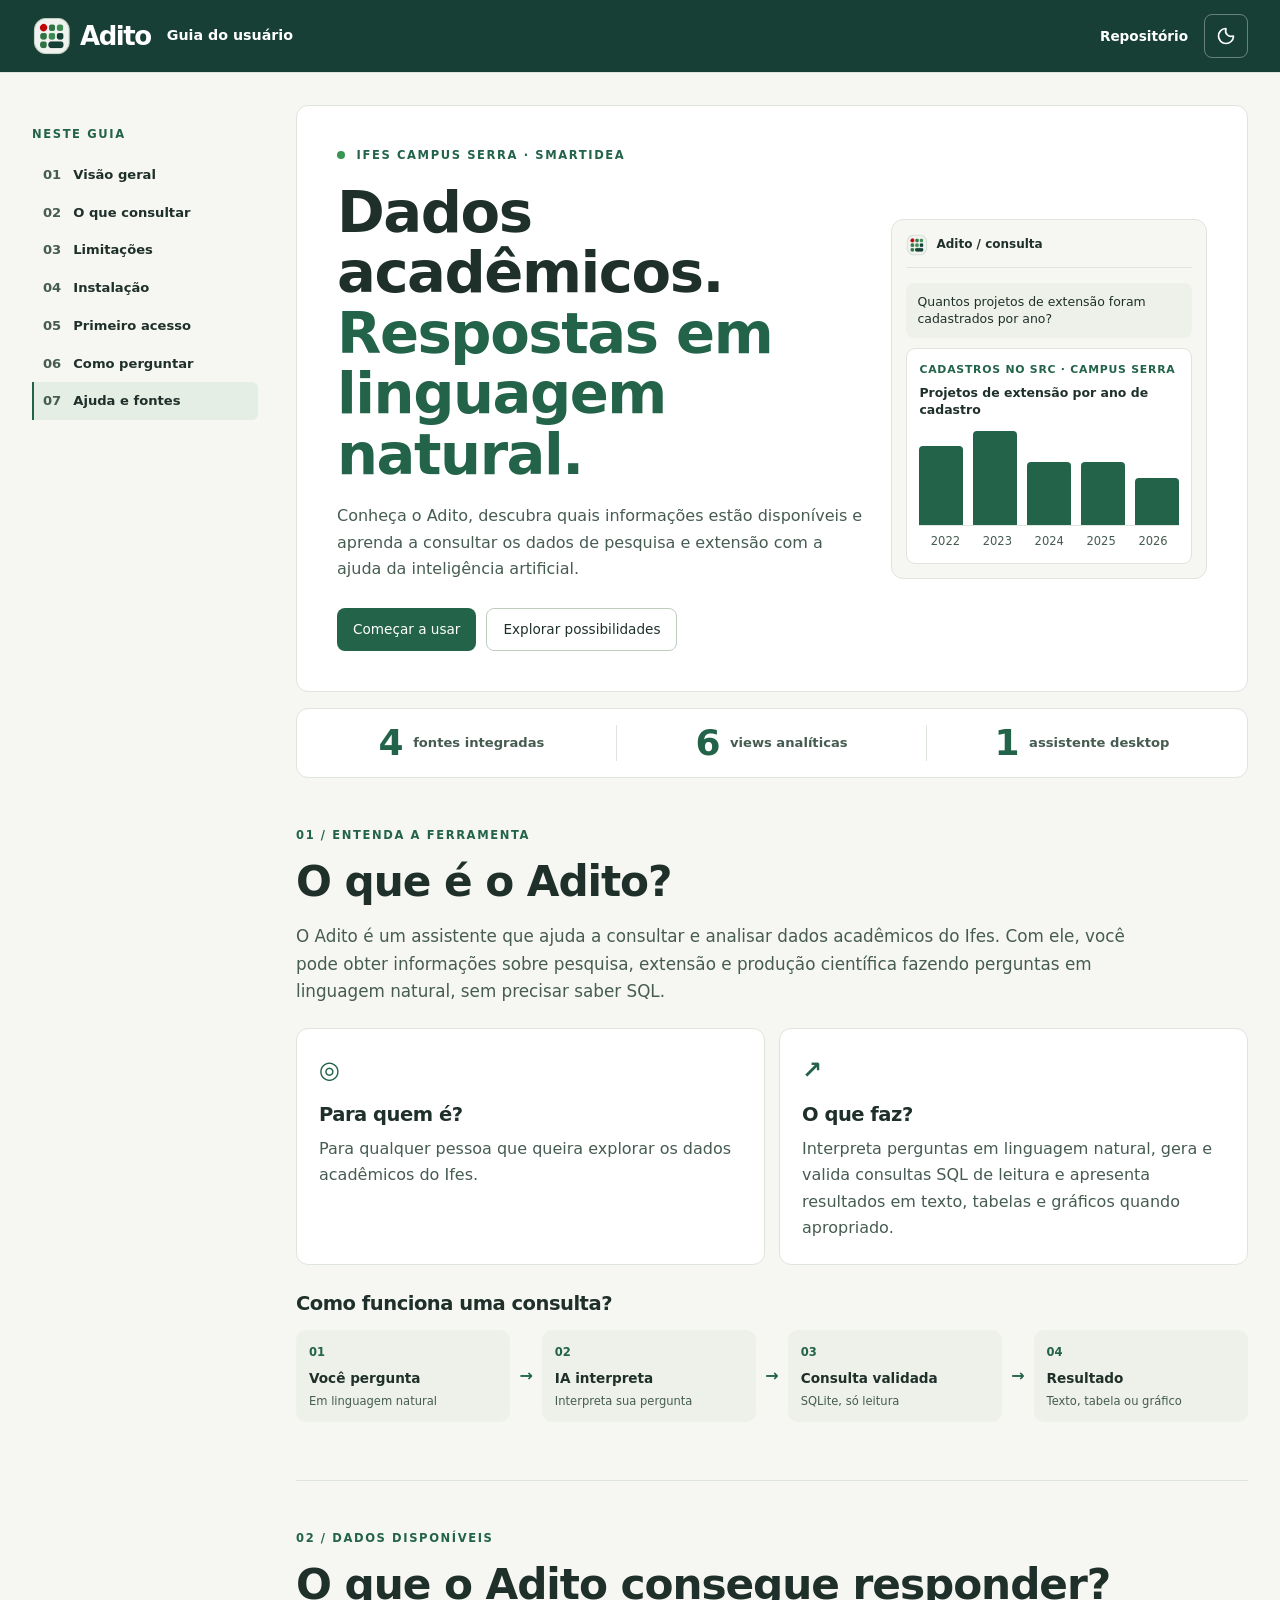
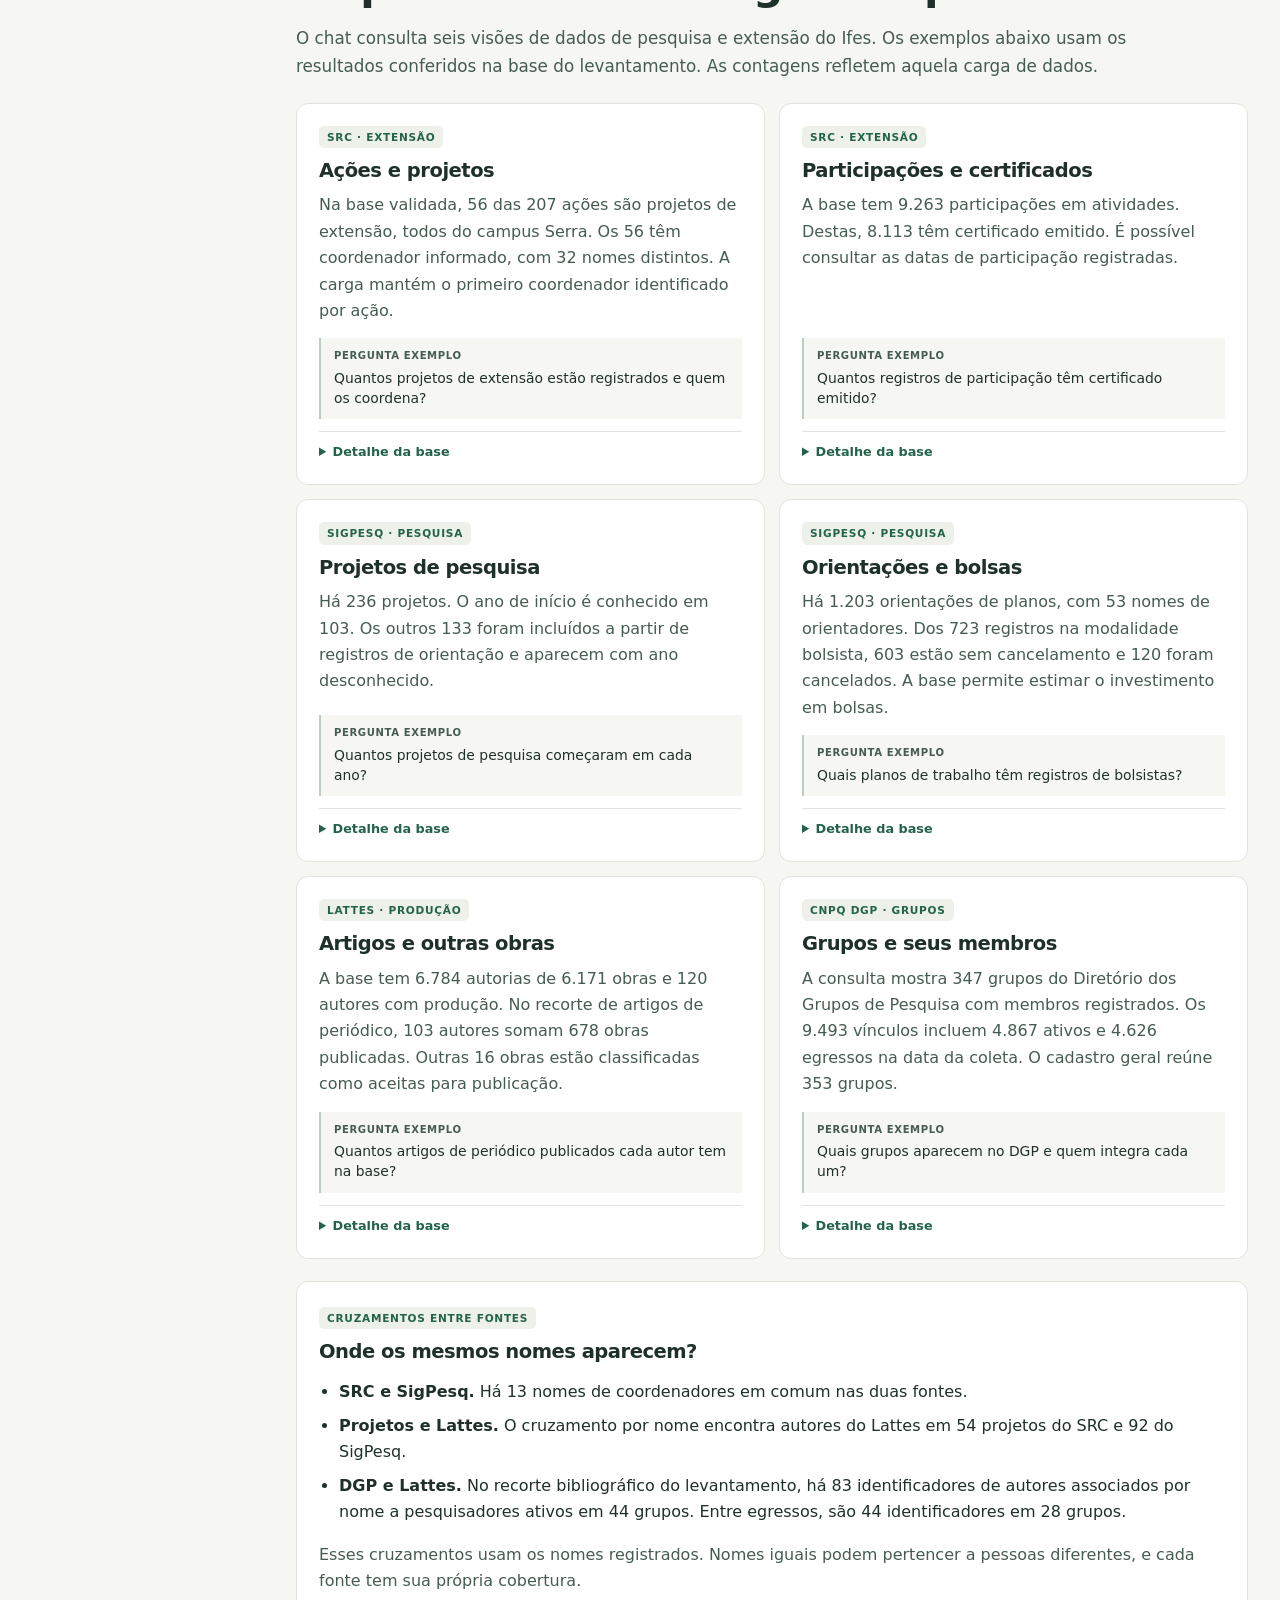
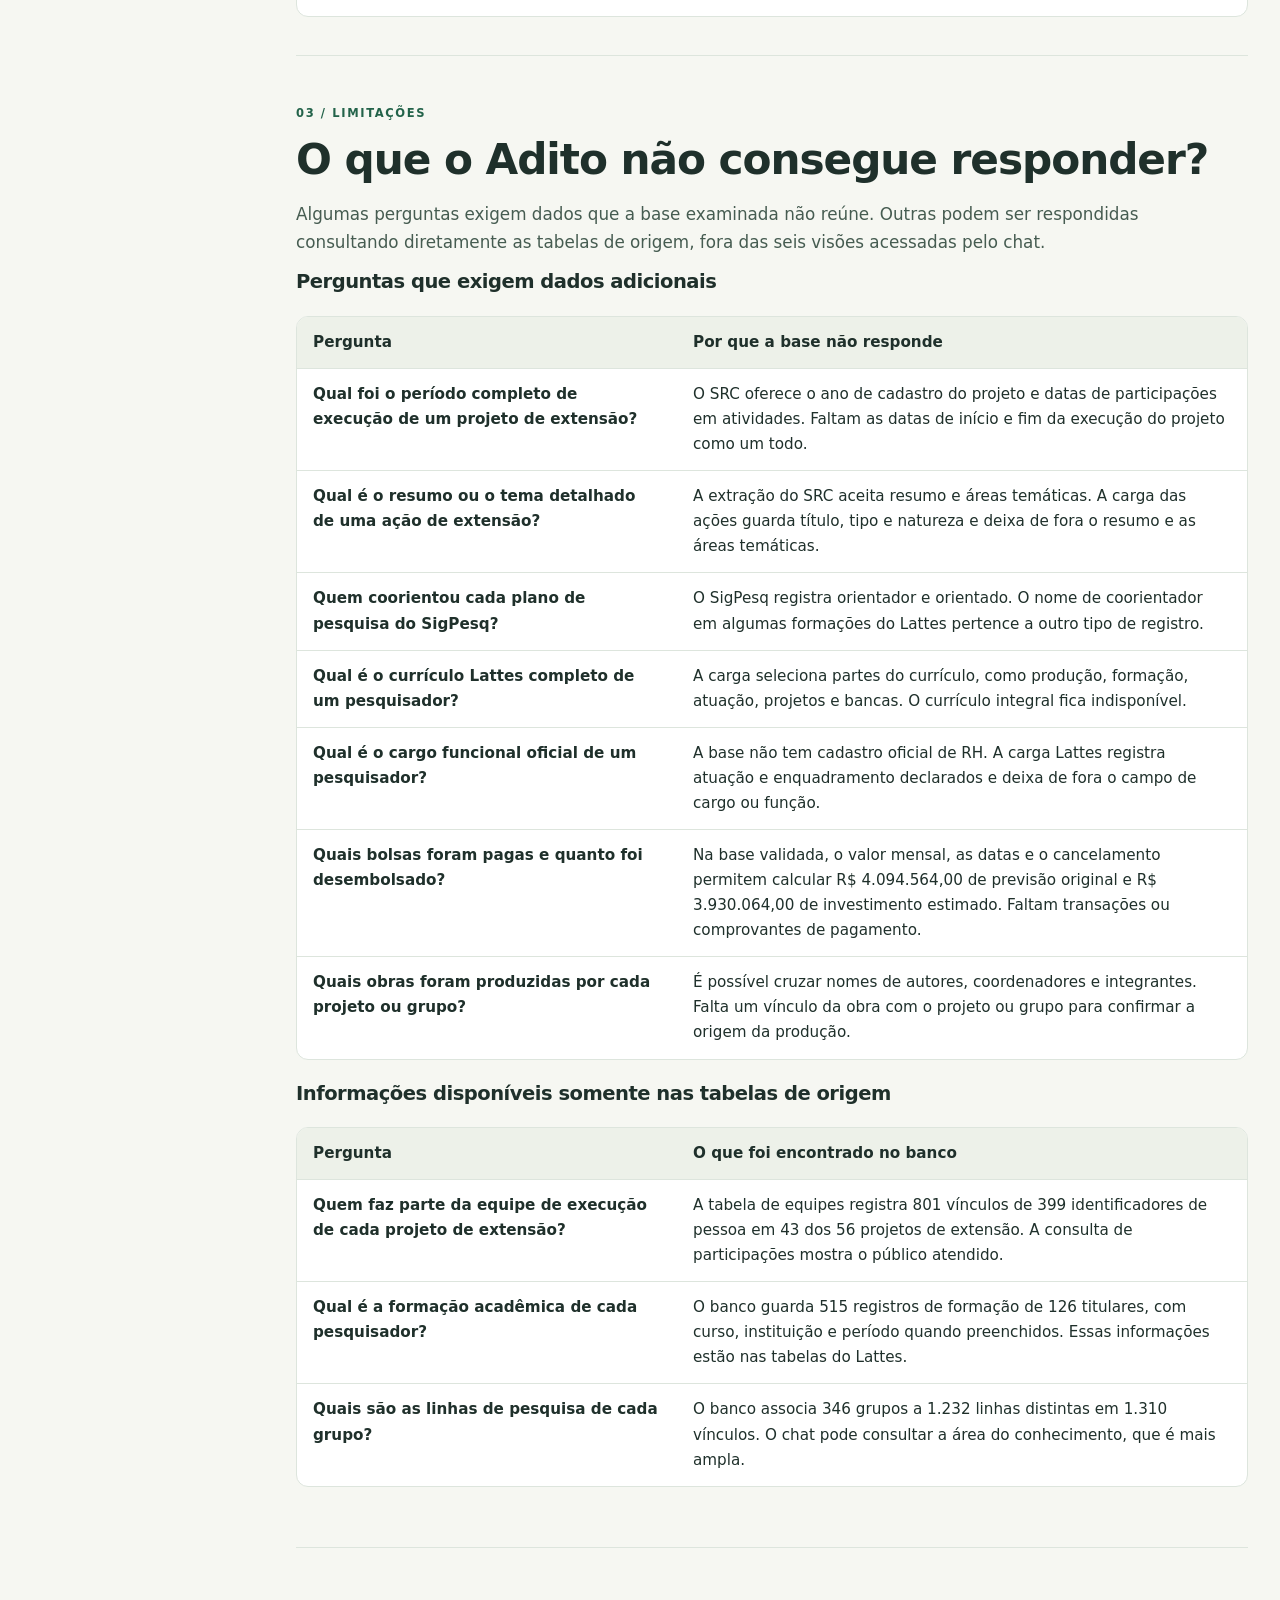
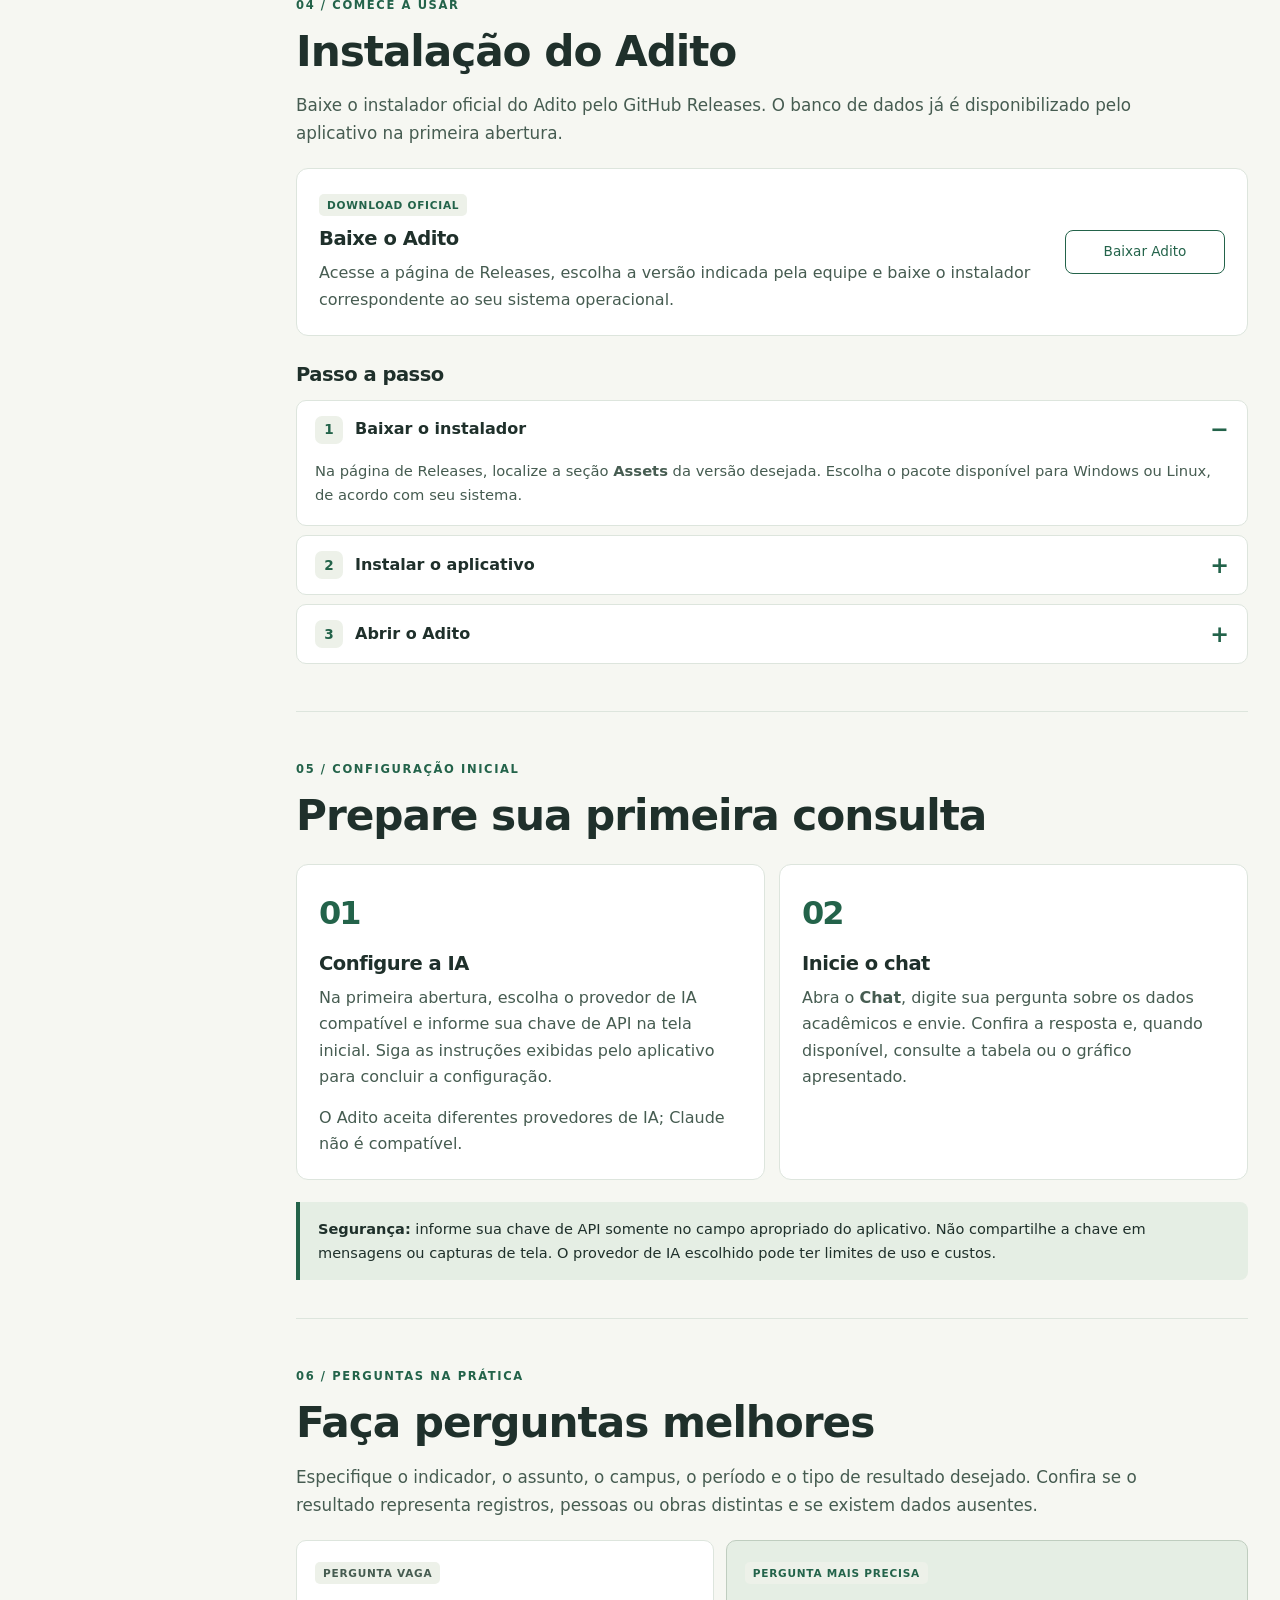
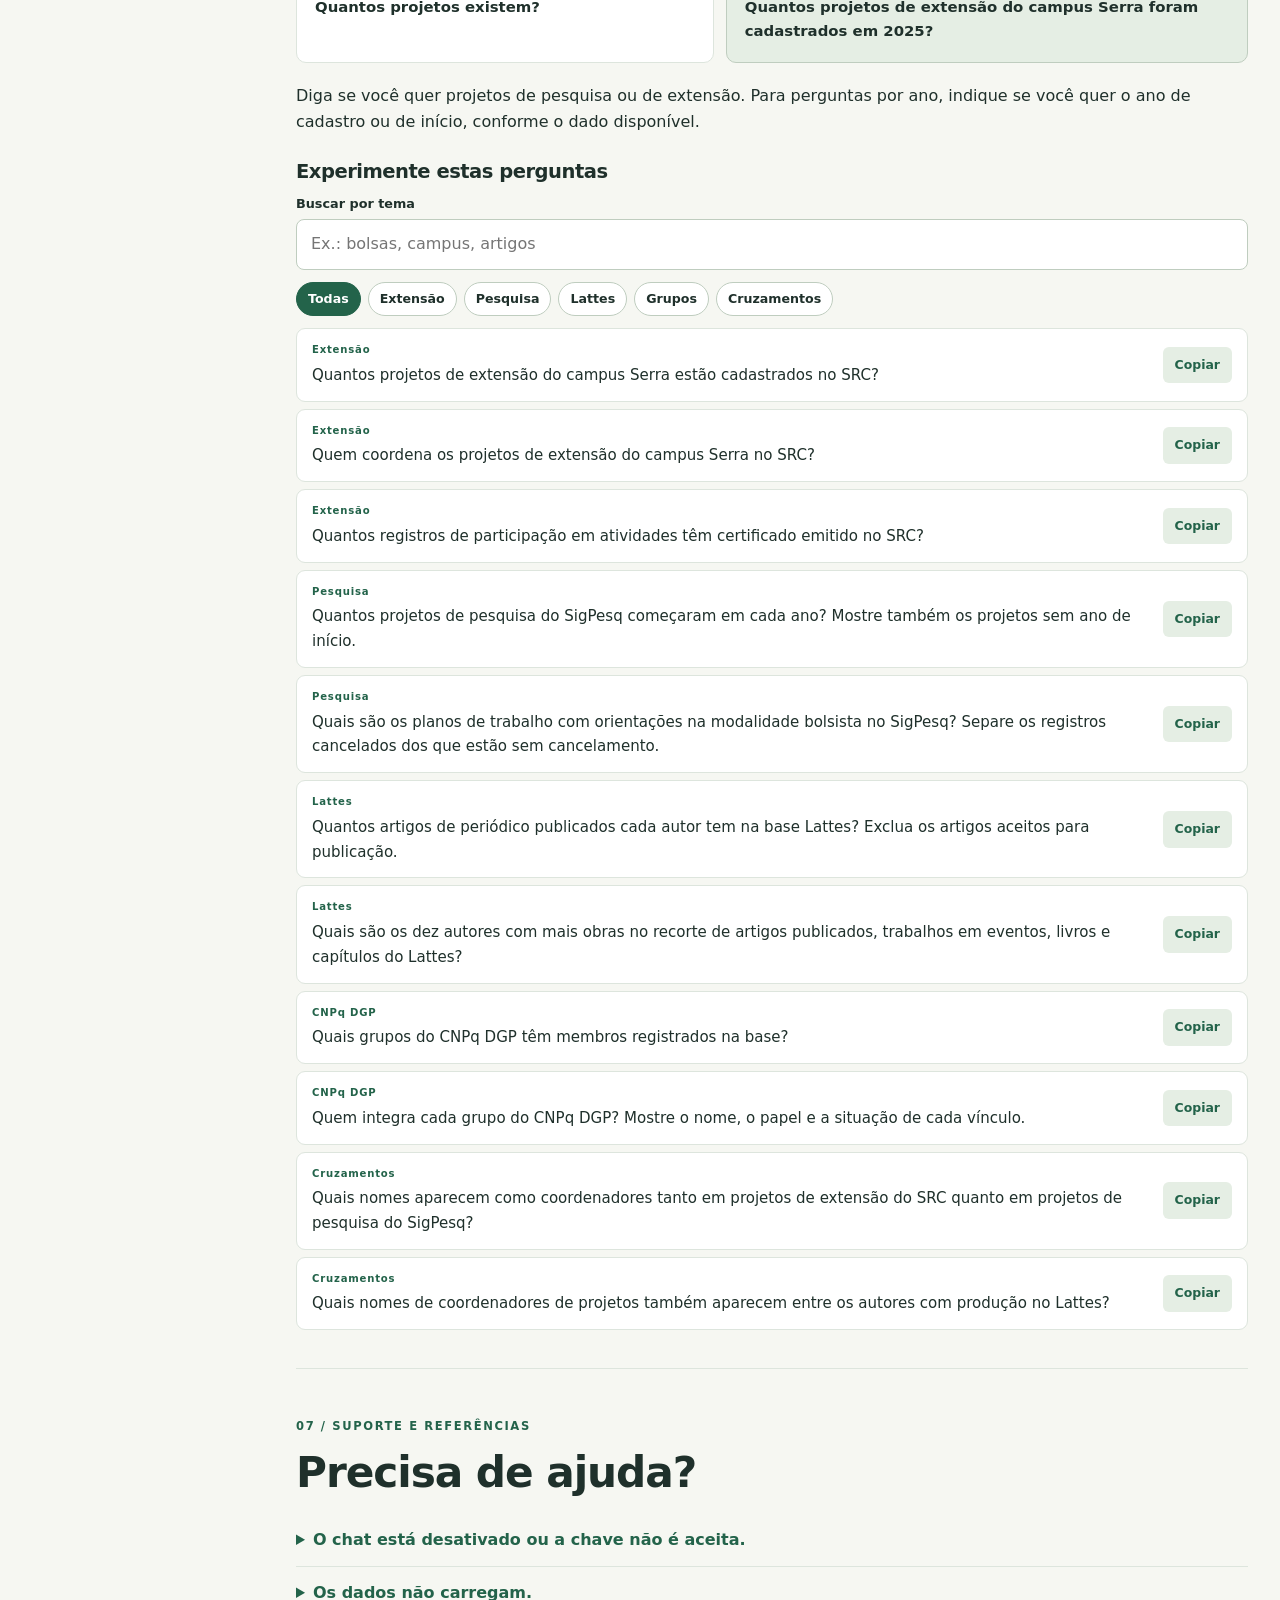
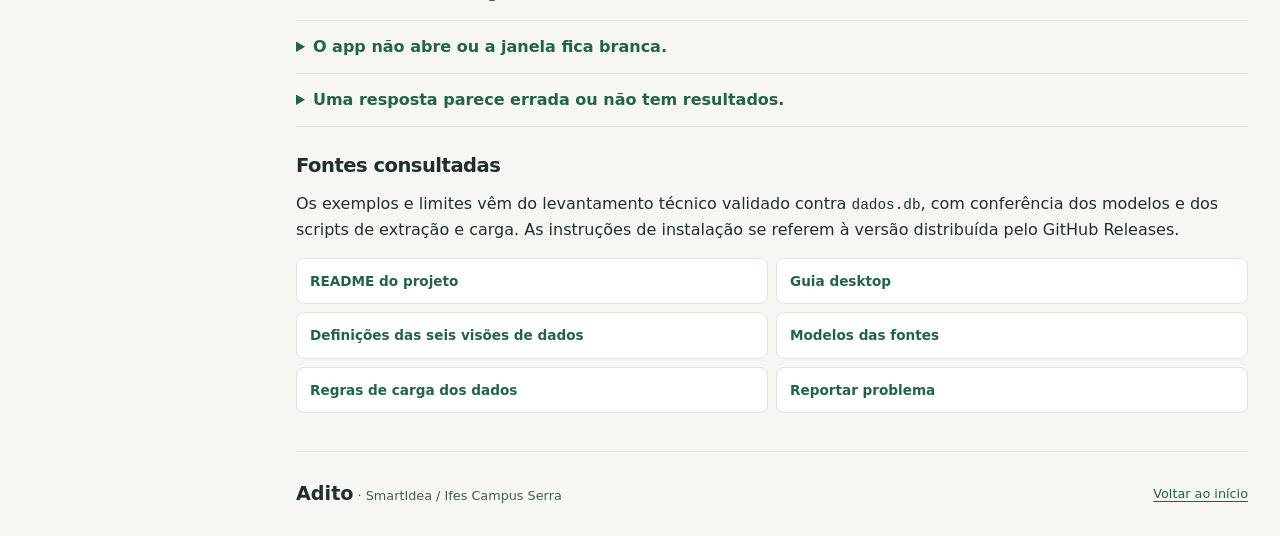
==== commit 6dd1e6f5: "docs: revisa escopo e adiciona modo escuro ao guia Adito" ====
--- a/guia/index.html
+++ b/guia/index.html
@@ -3,45 +3,196 @@
 <head>
 <meta charset="utf-8"><meta name="viewport" content="width=device-width,initial-scale=1">
 <meta name="description" content="Guia do Adito, assistente de inteligência de dados de pesquisa, extensão e produção científica do Ifes.">
-<title>Adito | Guia do usuário</title><link rel="icon" type="image/png" href="https://raw.githubusercontent.com/SmartIdea-ifes-serra/Adito/c788c3981aca727e729dd3b36a8efb24aea16939/Adito/app/frontend-vue/public/brand/adito-light.png"><meta name="theme-color" content="#173F35"><link rel="stylesheet" href="style.css"><script src="script.js" defer></script>
+<title>Adito | Guia do usuário</title><link rel="icon" type="image/png" href="assets/adito-light.png" data-theme-brand><meta name="theme-color" content="#173F35"><link rel="stylesheet" href="style.css"><script src="script.js"></script>
 </head>
 <body>
 <a class="skip" href="#conteudo">Pular para o conteúdo</a>
-<header class="top"><div class="shell top-inner"><a class="brand" href="#inicio" aria-label="Adito, início"><img class="brand-icon" src="https://raw.githubusercontent.com/SmartIdea-ifes-serra/Adito/c788c3981aca727e729dd3b36a8efb24aea16939/Adito/app/frontend-vue/public/brand/adito-light.png" alt="" width="40" height="40"><span>Adito</span></a><span class="top-label">DOCUMENTAÇÃO / GUIA DO USUÁRIO</span><a class="repo" href="https://github.com/SmartIdea-ifes-serra/Adito">Repositório ↗</a></div></header>
+<header class="top"><div class="shell top-inner"><a class="brand" href="#inicio" aria-label="Adito, início"><img class="brand-icon" src="assets/adito-light.png" data-theme-brand alt="" width="40" height="40"><span>Adito</span></a><span class="top-label">Guia do usuário</span><a class="repo" href="https://github.com/SmartIdea-ifes-serra/Adito">Repositório</a>
+  <button class="theme-toggle" type="button" aria-label="Ativar modo escuro" title="Ativar modo escuro" hidden>
+    <svg class="theme-moon" width="20" height="20" viewBox="0 0 24 24" fill="none" stroke="currentColor" stroke-width="2" stroke-linecap="round" stroke-linejoin="round" aria-hidden="true">
+      <path d="M20.985 12.486a9 9 0 1 1-9.473-9.472c.405-.022.617.46.402.803a6.5 6.5 0 0 0 8.268 8.268c.344-.215.825-.004.803.401"/>
+    </svg>
+    <svg class="theme-sun" width="20" height="20" viewBox="0 0 24 24" fill="none" stroke="currentColor" stroke-width="2" stroke-linecap="round" stroke-linejoin="round" aria-hidden="true">
+      <circle cx="12" cy="12" r="4"/>
+      <path d="M12 2v2m0 16v2M4.93 4.93l1.42 1.42m11.3 11.3 1.42 1.42M2 12h2m16 0h2M4.93 19.07l1.42-1.42m11.3-11.3 1.42-1.42"/>
+    </svg>
+  </button>
+</div></header>
 <div class="shell layout" id="inicio">
-<aside class="sidebar"><nav aria-label="Seções do guia"><p class="nav-title">NESTE GUIA</p><a href="#visao-geral">01 <span>Visão geral</span></a><a href="#escopo">02 <span>O que consultar</span></a><a href="#limites">03 <span>Limitações</span></a><a href="#instalacao">04 <span>Instalação</span></a><a href="#primeiro-acesso">05 <span>Primeiro acesso</span></a><a href="#consultas">06 <span>Como perguntar</span></a><a href="#ajuda">07 <span>Ajuda e fontes</span></a></nav><div class="side-note"><span class="status-dot"></span> Guia da versão de referência<br><small>26/11/2026 · revisão da equipe pendente</small></div></aside>
+<aside class="sidebar"><nav aria-label="Seções do guia"><p class="nav-title">NESTE GUIA</p><a href="#visao-geral">01 <span>Visão geral</span></a><a href="#escopo">02 <span>O que consultar</span></a><a href="#limites">03 <span>Limitações</span></a><a href="#instalacao">04 <span>Instalação</span></a><a href="#primeiro-acesso">05 <span>Primeiro acesso</span></a><a href="#consultas">06 <span>Como perguntar</span></a><a href="#ajuda">07 <span>Ajuda e fontes</span></a></nav></aside>
 <main id="conteudo">
-<section class="hero" aria-labelledby="hero-title"><div class="hero-copy"><p class="eyebrow light"><span class="status-dot"></span> IFES CAMPUS SERRA · SMARTIDEA</p><h1 id="hero-title">Dados acadêmicos.<br><em>Respostas em linguagem natural.</em></h1><p>Conheça o Adito, descubra quais informações estão disponíveis e aprenda a consultar os dados de pesquisa e extensão com a ajuda da inteligência artificial.</p><div class="actions"><a class="button primary" href="#instalacao">Começar a usar <span aria-hidden="true">→</span></a><a class="button secondary" href="#escopo">Explorar possibilidades</a></div></div><div class="hero-visual" aria-hidden="true"><div class="mini-app"><div class="mini-head"><img class="mini-brand" src="https://raw.githubusercontent.com/SmartIdea-ifes-serra/Adito/c788c3981aca727e729dd3b36a8efb24aea16939/Adito/app/frontend-vue/public/brand/adito-light.png" alt="" width="22" height="22"><span>Adito / consulta</span></div><div class="mini-question">Quantas ações de extensão foram cadastradas por ano?</div><div class="mini-response"><span class="mini-label">EXEMPLO ILUSTRATIVO</span><strong>Resultado agrupado por ano</strong><div class="bars"><i style="--h:35%"></i><i style="--h:60%"></i><i style="--h:44%"></i><i style="--h:83%"></i><i style="--h:67%"></i></div><div class="mini-axis"><span>ano</span><span>ano</span><span>ano</span><span>ano</span><span>ano</span></div><small>Gráfico demonstrativo, sem dados reais.</small></div></div></div></section>
+<section class="hero" aria-labelledby="hero-title"><div class="hero-copy"><p class="eyebrow"><span class="status-dot"></span> IFES CAMPUS SERRA · SMARTIDEA</p><h1 id="hero-title">Dados acadêmicos.<br><em>Respostas em linguagem natural.</em></h1><p>Conheça o Adito, descubra quais informações estão disponíveis e aprenda a consultar os dados de pesquisa e extensão com a ajuda da inteligência artificial.</p><div class="actions"><a class="button primary" href="#instalacao">Começar a usar</a><a class="button secondary" href="#escopo">Explorar possibilidades</a></div></div><div class="hero-visual" aria-hidden="true"><div class="mini-app"><div class="mini-head"><img class="mini-brand" src="assets/adito-light.png" data-theme-brand alt="" width="22" height="22"><span>Adito / consulta</span></div><div class="mini-question">Quantos projetos de extensão foram cadastrados por ano?</div><div class="mini-response"><span class="mini-label">CADASTROS NO SRC · CAMPUS SERRA</span><strong>Projetos de extensão por ano de cadastro</strong><div class="bars"><i style="--h:83%"></i><i style="--h:100%"></i><i style="--h:67%"></i><i style="--h:67%"></i><i style="--h:50%"></i></div><div class="mini-axis"><span>2022</span><span>2023</span><span>2024</span><span>2025</span><span>2026</span></div></div></div></div></section>
 <div class="facts"><div><strong>4</strong><span>fontes integradas</span></div><div><strong>6</strong><span>views analíticas</span></div><div><strong>1</strong><span>assistente desktop</span></div></div>
-<section id="visao-geral" class="section"><p class="eyebrow">01 / ENTENDA A FERRAMENTA</p><h2>O que é o Adito?</h2><p class="intro">O Adito é um assistente que ajuda a consultar e analisar dados acadêmicos do Ifes. Com ele, você pode obter informações sobre pesquisa, extensão e produção científica fazendo perguntas em linguagem natural, sem precisar saber SQL.</p><div class="grid two"><article class="card"><span class="icon">◎</span><h3>Para quem é?</h3><p>Gestores, pesquisadores, equipes de pesquisa e extensão e demais usuários autorizados a consultar a base institucional.</p></article><article class="card"><span class="icon">↗</span><h3>O que faz?</h3><p>Interpreta perguntas em linguagem natural, gera e valida consultas SQL de leitura e apresenta resultados em texto, tabelas e gráficos quando apropriado.</p></article></div><h3 class="subheading">Como funciona uma consulta?</h3><div class="flow"><div><b>01</b><strong>Você pergunta</strong><small>Em linguagem natural</small></div><span aria-hidden="true">→</span><div><b>02</b><strong>IA interpreta</strong><small>IA + contexto opcional</small></div><span aria-hidden="true">→</span><div><b>03</b><strong>Consulta validada</strong><small>SQLite, só leitura</small></div><span aria-hidden="true">→</span><div><b>04</b><strong>Resultado</strong><small>Texto, tabela ou gráfico</small></div></div></section>
-<section id="escopo" class="section"><p class="eyebrow">02 / DADOS DISPONÍVEIS</p><h2>O que o Adito consegue responder?</h2><p class="intro">As perguntas sobre a base institucional abrangem as seis views analíticas do contexto Pesquisa, Extensão e Produção Científica (Ifes), que reúne quatro fontes. A cobertura depende do que foi extraído, integrado e atualizado na base local.</p><div class="grid two source-grid">
-<article class="card"><span class="tag">SRC · EXTENSÃO</span><h3>Ações de extensão</h3><p>Ações, tipos, campus, coordenadores, áreas, órgãos de fomento e relatórios aprovados.</p><div class="example"><small>PERGUNTA EXEMPLO</small>Quantas ações de extensão foram cadastradas por tipo no campus Serra?</div><details><summary>Detalhe da base</summary><p>Uma linha por ação (<code>id_acao</code>). Uma ação pode ter vários campi e órgãos de fomento. A view não possui valores monetários.</p></details></article>
-<article class="card"><span class="tag">SRC · EXTENSÃO</span><h3>Participações</h3><p>Inscrições, participações, pessoas distintas, certificados, aprovação e carga horária.</p><div class="example"><small>PERGUNTA EXEMPLO</small>Qual o total de participações e certificados emitidos por ano?</div><details><summary>Detalhe da base</summary><p>Uma linha por participação em atividade. A mesma pessoa pode aparecer mais de uma vez; participações não equivalem a pessoas únicas.</p></details></article>
-<article class="card"><span class="tag">SIGPESQ · PESQUISA</span><h3>Projetos de pesquisa</h3><p>Projetos, coordenadores, natureza da pesquisa, pareceres, áreas e parceiros demandantes, quando registrados.</p><div class="example"><small>PERGUNTA EXEMPLO</small>Quantos projetos de pesquisa foram aprovados por grande área do conhecimento?</div><details><summary>Detalhe da base</summary><p>Uma linha por projeto. Registros inferidos a partir de orientações podem não ter coordenador, parecer, natureza e datas.</p></details></article>
-<article class="card"><span class="tag">SIGPESQ · PESQUISA</span><h3>Orientações e bolsas</h3><p>Orientadores, orientandos, programas, modalidade, cancelamentos, duração e investimento estimado.</p><div class="example"><small>PERGUNTA EXEMPLO</small>Qual o investimento total estimado em bolsas por agência financiadora e ano?</div><details><summary>Detalhe da base</summary><p>Uma linha por concessão/orientação. Valor mensal e duração permitem calcular estimativas, não pagamentos comprovados. Não há coorientador na view.</p></details></article>
-<article class="card"><span class="tag">LATTES · PRODUÇÃO</span><h3>Produção científica</h3><p>Obras, autorias, artigos, livros, capítulos, softwares, veículos de publicação e ano, quando informados.</p><div class="example"><small>PERGUNTA EXEMPLO</small>Quantas obras distintas e autorias existem por campus de lotação?</div><details><summary>Detalhe da base</summary><p>Uma linha por autoria de obra. Uma publicação com vários autores gera várias autorias; alguns registros não têm ano. Não equivale ao currículo Lattes completo.</p></details></article>
-<article class="card"><span class="tag">CNPQ DGP · GRUPOS</span><h3>Grupos de pesquisa</h3><p>Grupos registrados, área, situação, membros, papéis, líderes e vínculos ativos ou de egressos.</p><div class="example"><small>PERGUNTA EXEMPLO</small>Quais grupos de pesquisa estão alocados no campus Serra?</div><details><summary>Detalhe da base</summary><p>Uma linha por vínculo de membro com grupo. Uma pessoa pode ter vários vínculos; grupos e integrantes devem ser contados separadamente.</p></details></article></div><article class="card cross"><span class="tag">CRUZAMENTOS ENTRE FONTES</span><h3>Comparações e indicadores integrados</h3><p>Também é possível comparar a evolução anual de ações, projetos, bolsas e produção ou cruzar a atuação acadêmica disponível em fontes diferentes. Cruzamentos por pessoa dependem da integração das identidades; homônimos e lacunas podem afetar a resposta.</p><div class="example"><small>PERGUNTA EXEMPLO</small>Qual a evolução anual comparada entre ações de extensão, projetos de pesquisa, bolsas concedidas e produções científicas a partir de 2018?</div></article></section>
-<section id="limites" class="section"><p class="eyebrow">03 / USO RESPONSÁVEL</p><h2>O que o Adito não faz</h2><p class="intro">O Adito não é um sistema de RH, de gestão financeira, de cadastro ou de pesquisa livre na internet. Ele não altera o banco de dados consultado, não substitui as fontes oficiais e não garante que todas as respostas geradas pela IA estejam corretas.</p><div class="table-wrap"><table><thead><tr><th>O que não consegue responder</th><th>Por quê / alternativa possível</th></tr></thead><tbody><tr><td>Quem compõe a equipe de execução de uma ação?</td><td>Não está exposta no contexto de extensão. Pergunte por coordenadores ou participantes, sem tratá-los como equipe executora.</td></tr><tr><td>Quem foi coorientador de uma pesquisa?</td><td>A view de orientações não possui esse campo. Consulte o orientador registrado.</td></tr><tr><td>Qual foi o valor efetivamente pago em bolsas? Quanto custou cada ação de extensão?</td><td>Não há folha de pagamento nem comprovantes; valores de bolsas são estimativas, e ações de extensão não têm valores monetários na view.</td></tr><tr><td>Qual o cargo, salário ou vínculo de RH de um servidor?</td><td>Não há cadastro de RH disponível. Papéis acadêmicos não comprovam cargo funcional.</td></tr><tr><td>Qual o currículo Lattes completo de um pesquisador?</td><td>O contexto expõe produção científica, não todas as seções curriculares.</td></tr><tr><td>Qual o CPF, e-mail ou outros dados pessoais não expostos?</td><td>O contexto não oferece esses campos. Não tente obter dados pessoais por outras consultas.</td></tr><tr><td>Quais os editais abertos hoje, dados ao vivo, egressos ou notas acadêmicas?</td><td>Não fazem parte das seis views analíticas documentadas. Consulte os sistemas ou portais oficiais correspondentes.</td></tr></tbody></table></div><div class="callout warning"><strong>Ausência de dados não significa ausência de atividade.</strong> Datas e campos podem estar incompletos, registros podem ser inferidos e os resultados refletem a versão da base carregada. Confirme informações importantes nas fontes oficiais.</div></section>
-<section id="instalacao" class="section"><p class="eyebrow">04 / COMECE A USAR</p><h2>Instalação do Adito</h2><p class="intro">Baixe o instalador oficial do Adito pelo GitHub Releases. O banco de dados e os contextos padrão já são disponibilizados pelo aplicativo na primeira abertura, sem necessidade de configurá-los manualmente.</p>
-<article class="card install"><div><span class="tag">DOWNLOAD OFICIAL</span><h3>Baixe o Adito</h3><p>Acesse a página de Releases, escolha a versão indicada pela equipe e baixe o instalador correspondente ao seu sistema operacional.</p></div><a class="button outline" href="https://github.com/SmartIdea-ifes-serra/Adito/releases/latest">Baixar Adito ↗</a></article>
+<section id="visao-geral" class="section"><p class="eyebrow">01 / ENTENDA A FERRAMENTA</p><h2>O que é o Adito?</h2><p class="intro">O Adito é um assistente que ajuda a consultar e analisar dados acadêmicos do Ifes. Com ele, você pode obter informações sobre pesquisa, extensão e produção científica fazendo perguntas em linguagem natural, sem precisar saber SQL.</p><div class="grid two"><article class="card"><span class="icon">◎</span><h3>Para quem é?</h3><p>Para qualquer pessoa que queira explorar os dados acadêmicos do Ifes.</p></article><article class="card"><span class="icon">↗</span><h3>O que faz?</h3><p>Interpreta perguntas em linguagem natural, gera e valida consultas SQL de leitura e apresenta resultados em texto, tabelas e gráficos quando apropriado.</p></article></div><h3 class="subheading">Como funciona uma consulta?</h3><div class="flow"><div><b>01</b><strong>Você pergunta</strong><small>Em linguagem natural</small></div><span aria-hidden="true">→</span><div><b>02</b><strong>IA interpreta</strong><small>Interpreta sua pergunta</small></div><span aria-hidden="true">→</span><div><b>03</b><strong>Consulta validada</strong><small>SQLite, só leitura</small></div><span aria-hidden="true">→</span><div><b>04</b><strong>Resultado</strong><small>Texto, tabela ou gráfico</small></div></div></section>
+<section id="escopo" class="section">
+  <p class="eyebrow">02 / DADOS DISPONÍVEIS</p>
+  <h2>O que o Adito consegue responder?</h2>
+  <p class="intro">O chat consulta seis visões de dados de pesquisa e extensão do Ifes. Os exemplos abaixo usam os resultados conferidos na base do levantamento. As contagens refletem aquela carga de dados.</p>
+  <div class="grid two source-grid">
+  <article class="card">
+    <span class="tag">SRC · Extensão</span>
+    <h3>Ações e projetos</h3>
+    <p>Na base validada, 56 das 207 ações são projetos de extensão, todos do campus Serra. Os 56 têm coordenador informado, com 32 nomes distintos. A carga mantém o primeiro coordenador identificado por ação.</p>
+    <div class="example"><small>PERGUNTA EXEMPLO</small>Quantos projetos de extensão estão registrados e quem os coordena?</div>
+    <details>
+      <summary>Detalhe da base</summary>
+      <p><code>vfact_extensao_acao_resolved</code></p>
+      <p>Uma linha por ação. Use tipo Projeto e natureza Extensão para contar os projetos. O ano exibido é o do cadastro. Entre 2022 e 2026, foram cadastrados 5, 6, 4, 4 e 3 projetos, respectivamente.</p>
+    </details>
+  </article>
+  <article class="card">
+    <span class="tag">SRC · Extensão</span>
+    <h3>Participações e certificados</h3>
+    <p>A base tem 9.263 participações em atividades. Destas, 8.113 têm certificado emitido. É possível consultar as datas de participação registradas.</p>
+    <div class="example"><small>PERGUNTA EXEMPLO</small>Quantos registros de participação têm certificado emitido?</div>
+    <details>
+      <summary>Detalhe da base</summary>
+      <p><code>vfact_extensao_participacao_resolved</code></p>
+      <p>Uma linha por participação em uma atividade. Uma pessoa pode aparecer em mais de uma linha. Esses registros descrevem o público atendido.</p>
+    </details>
+  </article>
+  <article class="card">
+    <span class="tag">SigPesq · Pesquisa</span>
+    <h3>Projetos de pesquisa</h3>
+    <p>Há 236 projetos. O ano de início é conhecido em 103. Os outros 133 foram incluídos a partir de registros de orientação e aparecem com ano desconhecido.</p>
+    <div class="example"><small>PERGUNTA EXEMPLO</small>Quantos projetos de pesquisa começaram em cada ano?</div>
+    <details>
+      <summary>Detalhe da base</summary>
+      <p><code>vfact_projeto_pesquisa_resolved</code></p>
+      <p>Uma linha por projeto. A contagem por ano se refere ao início dos projetos com data preenchida.</p>
+    </details>
+  </article>
+  <article class="card">
+    <span class="tag">SigPesq · Pesquisa</span>
+    <h3>Orientações e bolsas</h3>
+    <p>Há 1.203 orientações de planos, com 53 nomes de orientadores. Dos 723 registros na modalidade bolsista, 603 estão sem cancelamento e 120 foram cancelados. A base permite estimar o investimento em bolsas.</p>
+    <div class="example"><small>PERGUNTA EXEMPLO</small>Quais planos de trabalho têm registros de bolsistas?</div>
+    <details>
+      <summary>Detalhe da base</summary>
+      <p><code>vfact_orientacao_bolsa_resolved</code></p>
+      <p>Uma linha por orientação de plano. A consulta mostra o código do plano e o título do projeto. Há 134 títulos de projetos com registros de bolsistas. As tabelas de origem associam esses planos a 136 identificadores internos de projeto. Quatro títulos do cadastro de projetos se repetem.</p>
+    </details>
+  </article>
+  <article class="card">
+    <span class="tag">Lattes · Produção</span>
+    <h3>Artigos e outras obras</h3>
+    <p>A base tem 6.784 autorias de 6.171 obras e 120 autores com produção. No recorte de artigos de periódico, 103 autores somam 678 obras publicadas. Outras 16 obras estão classificadas como aceitas para publicação.</p>
+    <div class="example"><small>PERGUNTA EXEMPLO</small>Quantos artigos de periódico publicados cada autor tem na base?</div>
+    <details>
+      <summary>Detalhe da base</summary>
+      <p><code>vfact_producao_cientifica_resolved</code></p>
+      <p>Uma linha por obra ligada a um autor. Conte obras pelo identificador para não repetir publicações com vários autores. Para montar um ranking, defina quais tipos entram, como artigos, trabalhos de evento, livros e capítulos. O recorte do levantamento reúne 4.889 obras. O total chega a 4.940 ao incluir 51 obras bibliográficas registradas em outra categoria.</p>
+    </details>
+  </article>
+  <article class="card">
+    <span class="tag">CNPq DGP · Grupos</span>
+    <h3>Grupos e seus membros</h3>
+    <p>A consulta mostra 347 grupos do Diretório dos Grupos de Pesquisa com membros registrados. Os 9.493 vínculos incluem 4.867 ativos e 4.626 egressos na data da coleta. O cadastro geral reúne 353 grupos.</p>
+    <div class="example"><small>PERGUNTA EXEMPLO</small>Quais grupos aparecem no DGP e quem integra cada um?</div>
+    <details>
+      <summary>Detalhe da base</summary>
+      <p><code>vfact_grupo_pesquisa_membro_resolved</code></p>
+      <p>Uma linha por vínculo de membro com grupo. A consulta mostra nome, papel, situação e área do conhecimento registrada. Uma pessoa pode ter vínculos em mais de um grupo.</p>
+    </details>
+  </article>
+  </div>
+  <article class="card cross">
+    <span class="tag">Cruzamentos entre fontes</span>
+    <h3>Onde os mesmos nomes aparecem?</h3>
+    <ul>
+      <li><strong>SRC e SigPesq.</strong> Há 13 nomes de coordenadores em comum nas duas fontes.</li>
+      <li><strong>Projetos e Lattes.</strong> O cruzamento por nome encontra autores do Lattes em 54 projetos do SRC e 92 do SigPesq.</li>
+      <li><strong>DGP e Lattes.</strong> No recorte bibliográfico do levantamento, há 83 identificadores de autores associados por nome a pesquisadores ativos em 44 grupos. Entre egressos, são 44 identificadores em 28 grupos.</li>
+    </ul>
+    <p>Esses cruzamentos usam os nomes registrados. Nomes iguais podem pertencer a pessoas diferentes, e cada fonte tem sua própria cobertura.</p>
+  </article>
+</section>
+<section id="limites" class="section">
+  <p class="eyebrow">03 / LIMITAÇÕES</p>
+  <h2>O que o Adito não consegue responder?</h2>
+  <p class="intro">Algumas perguntas exigem dados que a base examinada não reúne. Outras podem ser respondidas consultando diretamente as tabelas de origem, fora das seis visões acessadas pelo chat.</p>
+  <h3 id="dados-faltantes">Perguntas que exigem dados adicionais</h3>
+  <div class="table-wrap">
+    <table aria-labelledby="dados-faltantes">
+      <thead><tr><th scope="col">Pergunta</th><th scope="col">Por que a base não responde</th></tr></thead>
+      <tbody>
+        <tr><th scope="row">Qual foi o período completo de execução de um projeto de extensão?</th><td>O SRC oferece o ano de cadastro do projeto e datas de participações em atividades. Faltam as datas de início e fim da execução do projeto como um todo.</td></tr>
+        <tr><th scope="row">Qual é o resumo ou o tema detalhado de uma ação de extensão?</th><td>A extração do SRC aceita resumo e áreas temáticas. A carga das ações guarda título, tipo e natureza e deixa de fora o resumo e as áreas temáticas.</td></tr>
+        <tr><th scope="row">Quem coorientou cada plano de pesquisa do SigPesq?</th><td>O SigPesq registra orientador e orientado. O nome de coorientador em algumas formações do Lattes pertence a outro tipo de registro.</td></tr>
+        <tr><th scope="row">Qual é o currículo Lattes completo de um pesquisador?</th><td>A carga seleciona partes do currículo, como produção, formação, atuação, projetos e bancas. O currículo integral fica indisponível.</td></tr>
+        <tr><th scope="row">Qual é o cargo funcional oficial de um pesquisador?</th><td>A base não tem cadastro oficial de RH. A carga Lattes registra atuação e enquadramento declarados e deixa de fora o campo de cargo ou função.</td></tr>
+        <tr><th scope="row">Quais bolsas foram pagas e quanto foi desembolsado?</th><td>Na base validada, o valor mensal, as datas e o cancelamento permitem calcular R$ 4.094.564,00 de previsão original e R$ 3.930.064,00 de investimento estimado. Faltam transações ou comprovantes de pagamento.</td></tr>
+        <tr><th scope="row">Quais obras foram produzidas por cada projeto ou grupo?</th><td>É possível cruzar nomes de autores, coordenadores e integrantes. Falta um vínculo da obra com o projeto ou grupo para confirmar a origem da produção.</td></tr>
+      </tbody>
+    </table>
+  </div>
+  <h3 id="tabelas-origem">Informações disponíveis somente nas tabelas de origem</h3>
+  <div class="table-wrap">
+    <table aria-labelledby="tabelas-origem">
+      <thead><tr><th scope="col">Pergunta</th><th scope="col">O que foi encontrado no banco</th></tr></thead>
+      <tbody>
+        <tr><th scope="row">Quem faz parte da equipe de execução de cada projeto de extensão?</th><td>A tabela de equipes registra 801 vínculos de 399 identificadores de pessoa em 43 dos 56 projetos de extensão. A consulta de participações mostra o público atendido.</td></tr>
+        <tr><th scope="row">Qual é a formação acadêmica de cada pesquisador?</th><td>O banco guarda 515 registros de formação de 126 titulares, com curso, instituição e período quando preenchidos. Essas informações estão nas tabelas do Lattes.</td></tr>
+        <tr><th scope="row">Quais são as linhas de pesquisa de cada grupo?</th><td>O banco associa 346 grupos a 1.232 linhas distintas em 1.310 vínculos. O chat pode consultar a área do conhecimento, que é mais ampla.</td></tr>
+      </tbody>
+    </table>
+  </div>
+</section>
+<section id="instalacao" class="section"><p class="eyebrow">04 / COMECE A USAR</p><h2>Instalação do Adito</h2><p class="intro">Baixe o instalador oficial do Adito pelo GitHub Releases. O banco de dados já é disponibilizado pelo aplicativo na primeira abertura.</p>
+<article class="card install"><div><span class="tag">DOWNLOAD OFICIAL</span><h3>Baixe o Adito</h3><p>Acesse a página de Releases, escolha a versão indicada pela equipe e baixe o instalador correspondente ao seu sistema operacional.</p></div><a class="button outline" href="https://github.com/SmartIdea-ifes-serra/Adito/releases/latest">Baixar Adito</a></article>
 <h3 class="subheading">Passo a passo</h3>
 <details class="step" open><summary><span class="num">1</span> Baixar o instalador</summary><div class="step-body"><p>Na página de Releases, localize a seção <strong>Assets</strong> da versão desejada. Escolha o pacote disponível para Windows ou Linux, de acordo com seu sistema.</p></div></details>
 <details class="step"><summary><span class="num">2</span> Instalar o aplicativo</summary><div class="step-body"><h4>Windows</h4><p>Se o pacote disponível for <code>.exe</code> ou <code>.msi</code>, abra o arquivo baixado e siga as instruções do instalador até concluir.</p><h4>Linux</h4><p>Se estiver usando Ubuntu ou Debian e houver um pacote <code>.deb</code>, abra-o no instalador de aplicativos do sistema e selecione Instalar. Se escolher uma versão <code>.AppImage</code>, nas propriedades do arquivo permita sua execução como programa e abra-o.</p><p>Use somente o instalador oficial indicado pela equipe.</p></div></details>
-<details class="step"><summary><span class="num">3</span> Abrir o Adito</summary><div class="step-body"><p>Abra o aplicativo pelo menu do sistema ou pelo arquivo AppImage. Na primeira abertura, os dados e contextos padrão já estarão disponíveis e o Adito apresentará a tela de configuração da chave de IA.</p><p>Não é necessário baixar o banco de dados separadamente, executar ETL, clonar o repositório ou instalar ferramentas de desenvolvimento.</p><a href="#primeiro-acesso">Ir para a configuração inicial →</a></div></details>
+<details class="step"><summary><span class="num">3</span> Abrir o Adito</summary><div class="step-body"><p>Abra o aplicativo pelo menu do sistema ou pelo arquivo AppImage. Na primeira abertura, os dados já estarão disponíveis e o Adito apresentará a tela de configuração da chave de IA.</p><p>Não é necessário baixar o banco de dados separadamente, executar ETL, clonar o repositório ou instalar ferramentas de desenvolvimento.</p><a href="#primeiro-acesso">Ir para a configuração inicial</a></div></details>
 </section>
-<section id="primeiro-acesso" class="section"><p class="eyebrow">05 / CONFIGURAÇÃO INICIAL</p><h2>Prepare sua primeira consulta</h2><div class="grid three"><article class="card"><span class="big-num">01</span><h3>Configure a IA</h3><p>Na primeira abertura, escolha o provedor de IA compatível e informe sua chave de API na tela inicial. Siga as instruções exibidas pelo aplicativo para concluir a configuração.</p><p>O Adito aceita diferentes provedores de IA; Claude não é compatível.</p></article><article class="card"><span class="big-num">02</span><h3>Escolha um contexto (opcional)</h3><p>Os contextos padrão já estão disponíveis. Se desejar, selecione um contexto para direcionar sua consulta. Essa etapa é opcional.</p></article><article class="card"><span class="big-num">03</span><h3>Inicie o chat</h3><p>Abra o <strong>Chat</strong>, digite sua pergunta sobre os dados acadêmicos e envie. Confira a resposta e, quando disponível, consulte a tabela ou o gráfico apresentado.</p></article></div><div class="callout"><strong>Segurança:</strong> informe sua chave de API somente no campo apropriado do aplicativo. Não compartilhe a chave em mensagens ou capturas de tela. O provedor de IA escolhido pode ter limites de uso e custos.</div></section>
-<section id="consultas" class="section"><p class="eyebrow">06 / PERGUNTAS NA PRÁTICA</p><h2>Faça perguntas melhores</h2><p class="intro">Especifique o indicador, o assunto, o campus, o período e o tipo de resultado desejado. Confira se o resultado representa registros, pessoas ou obras distintas e se existem dados ausentes.</p><div class="compare"><div><span class="tag muted">PERGUNTA VAGA</span><p>Quantos projetos existem?</p></div><div><span class="tag">PERGUNTA MAIS PRECISA</span><p>Quantos projetos de pesquisa do campus Serra têm cadastro completo e foram iniciados entre 2019 e 2023?</p></div></div><p>Nas regras de negócio, “projetos” sem especificação inclui pesquisa e projetos de extensão. Para saber apenas sobre uma frente, escreva-a explicitamente.</p><div class="catalog-head"><h3>Experimente estas perguntas</h3><label class="search-label" for="search">Buscar por tema</label><input id="search" type="search" placeholder="Ex.: bolsas, campus, artigos" autocomplete="off"></div><div class="filters" aria-label="Filtrar exemplos"><button class="filter active" type="button" data-filter="todos" aria-pressed="true">Todas</button><button class="filter" type="button" data-filter="extensao" aria-pressed="false">Extensão</button><button class="filter" type="button" data-filter="pesquisa" aria-pressed="false">Pesquisa</button><button class="filter" type="button" data-filter="lattes" aria-pressed="false">Lattes</button><button class="filter" type="button" data-filter="grupos" aria-pressed="false">Grupos</button><button class="filter" type="button" data-filter="cruzamentos" aria-pressed="false">Cruzamentos</button></div><div class="questions" id="question-list">
-<div class="question" data-category="extensao"><div><small>EXTENSÃO</small><p>Quantas ações de extensão já foram cadastradas por tipo de ação no campus Serra?</p></div><button type="button" class="copy">Copiar</button></div>
-<div class="question" data-category="extensao"><div><small>EXTENSÃO</small><p>Qual o total de participações, pessoas distintas impactadas, certificados emitidos e a taxa de certificação em extensão por ano?</p></div><button type="button" class="copy">Copiar</button></div>
-<div class="question" data-category="pesquisa"><div><small>PESQUISA</small><p>Quantos projetos de pesquisa estão cadastrados no total, separando cadastros completos e registros inferidos de orientação?</p></div><button type="button" class="copy">Copiar</button></div>
-<div class="question" data-category="pesquisa"><div><small>PESQUISA</small><p>Qual o investimento total estimado em bolsas de pesquisa por agência financiadora e por ano?</p></div><button type="button" class="copy">Copiar</button></div>
-<div class="question" data-category="lattes"><div><small>LATTES</small><p>Quantas obras distintas e quantas autorias existem no Lattes por campus de lotação, separando autores do Ifes e vínculos externos?</p></div><button type="button" class="copy">Copiar</button></div>
-<div class="question" data-category="lattes"><div><small>LATTES</small><p>Quais são os 10 veículos de publicação com maior número de artigos em periódicos?</p></div><button type="button" class="copy">Copiar</button></div>
-<div class="question" data-category="grupos"><div><small>CNPQ DGP</small><p>Quais grupos de pesquisa estão alocados no campus Serra e qual área de conhecimento está vinculada a cada grupo?</p></div><button type="button" class="copy">Copiar</button></div>
-<div class="question" data-category="grupos"><div><small>CNPQ DGP</small><p>Quantos integrantes distintos fazem parte dos grupos de pesquisa registrados no CNPq, separando ativos e egressos?</p></div><button type="button" class="copy">Copiar</button></div>
-<div class="question" data-category="cruzamentos"><div><small>CRUZAMENTOS</small><p>Qual a evolução anual comparada entre ações de extensão (SRC), projetos de pesquisa (SigPesq), bolsas concedidas (SigPesq) e produções científicas (Lattes) a partir de 2018?</p></div><button type="button" class="copy">Copiar</button></div>
-<div class="question" data-category="cruzamentos"><div><small>CRUZAMENTOS</small><p>Qual o panorama geral consolidado das 4 bases (SRC, SigPesq, Lattes e CNPq) com o total de registros em cada uma das 6 tabelas fato?</p></div><button type="button" class="copy">Copiar</button></div></div><p id="empty" hidden>Nenhuma pergunta encontrada. Tente outro termo ou filtro.</p><p id="feedback" class="sr-only" role="status"></p><p class="note">Exemplos adaptados ou reproduzidos da configuração oficial do contexto. São perguntas compatíveis com o escopo, não garantia de uma resposta correta da IA em toda execução. A revisão humana do levantamento anterior está pendente.</p></section>
+<section id="primeiro-acesso" class="section"><p class="eyebrow">05 / CONFIGURAÇÃO INICIAL</p><h2>Prepare sua primeira consulta</h2><div class="grid two"><article class="card"><span class="big-num">01</span><h3>Configure a IA</h3><p>Na primeira abertura, escolha o provedor de IA compatível e informe sua chave de API na tela inicial. Siga as instruções exibidas pelo aplicativo para concluir a configuração.</p><p>O Adito aceita diferentes provedores de IA; Claude não é compatível.</p></article><article class="card"><span class="big-num">02</span><h3>Inicie o chat</h3><p>Abra o <strong>Chat</strong>, digite sua pergunta sobre os dados acadêmicos e envie. Confira a resposta e, quando disponível, consulte a tabela ou o gráfico apresentado.</p></article></div><div class="callout"><strong>Segurança:</strong> informe sua chave de API somente no campo apropriado do aplicativo. Não compartilhe a chave em mensagens ou capturas de tela. O provedor de IA escolhido pode ter limites de uso e custos.</div></section>
+<section id="consultas" class="section"><p class="eyebrow">06 / PERGUNTAS NA PRÁTICA</p><h2>Faça perguntas melhores</h2><p class="intro">Especifique o indicador, o assunto, o campus, o período e o tipo de resultado desejado. Confira se o resultado representa registros, pessoas ou obras distintas e se existem dados ausentes.</p><div class="compare"><div><span class="tag muted">PERGUNTA VAGA</span><p>Quantos projetos existem?</p></div><div><span class="tag">PERGUNTA MAIS PRECISA</span><p>Quantos projetos de extensão do campus Serra foram cadastrados em 2025?</p></div></div><p>Diga se você quer projetos de pesquisa ou de extensão. Para perguntas por ano, indique se você quer o ano de cadastro ou de início, conforme o dado disponível.</p><div class="catalog-head"><h3>Experimente estas perguntas</h3><label class="search-label" for="search">Buscar por tema</label><input id="search" type="search" placeholder="Ex.: bolsas, campus, artigos" autocomplete="off"></div><div class="filters" aria-label="Filtrar exemplos"><button class="filter active" type="button" data-filter="todos" aria-pressed="true">Todas</button><button class="filter" type="button" data-filter="extensao" aria-pressed="false">Extensão</button><button class="filter" type="button" data-filter="pesquisa" aria-pressed="false">Pesquisa</button><button class="filter" type="button" data-filter="lattes" aria-pressed="false">Lattes</button><button class="filter" type="button" data-filter="grupos" aria-pressed="false">Grupos</button><button class="filter" type="button" data-filter="cruzamentos" aria-pressed="false">Cruzamentos</button></div><div class="questions" id="question-list">
+  <div class="question" data-category="extensao">
+    <div><small>Extensão</small><p>Quantos projetos de extensão do campus Serra estão cadastrados no SRC?</p></div>
+    <button type="button" class="copy">Copiar</button>
+  </div>
+  <div class="question" data-category="extensao">
+    <div><small>Extensão</small><p>Quem coordena os projetos de extensão do campus Serra no SRC?</p></div>
+    <button type="button" class="copy">Copiar</button>
+  </div>
+  <div class="question" data-category="extensao">
+    <div><small>Extensão</small><p>Quantos registros de participação em atividades têm certificado emitido no SRC?</p></div>
+    <button type="button" class="copy">Copiar</button>
+  </div>
+  <div class="question" data-category="pesquisa">
+    <div><small>Pesquisa</small><p>Quantos projetos de pesquisa do SigPesq começaram em cada ano? Mostre também os projetos sem ano de início.</p></div>
+    <button type="button" class="copy">Copiar</button>
+  </div>
+  <div class="question" data-category="pesquisa">
+    <div><small>Pesquisa</small><p>Quais são os planos de trabalho com orientações na modalidade bolsista no SigPesq? Separe os registros cancelados dos que estão sem cancelamento.</p></div>
+    <button type="button" class="copy">Copiar</button>
+  </div>
+  <div class="question" data-category="lattes">
+    <div><small>Lattes</small><p>Quantos artigos de periódico publicados cada autor tem na base Lattes? Exclua os artigos aceitos para publicação.</p></div>
+    <button type="button" class="copy">Copiar</button>
+  </div>
+  <div class="question" data-category="lattes">
+    <div><small>Lattes</small><p>Quais são os dez autores com mais obras no recorte de artigos publicados, trabalhos em eventos, livros e capítulos do Lattes?</p></div>
+    <button type="button" class="copy">Copiar</button>
+  </div>
+  <div class="question" data-category="grupos">
+    <div><small>CNPq DGP</small><p>Quais grupos do CNPq DGP têm membros registrados na base?</p></div>
+    <button type="button" class="copy">Copiar</button>
+  </div>
+  <div class="question" data-category="grupos">
+    <div><small>CNPq DGP</small><p>Quem integra cada grupo do CNPq DGP? Mostre o nome, o papel e a situação de cada vínculo.</p></div>
+    <button type="button" class="copy">Copiar</button>
+  </div>
+  <div class="question" data-category="cruzamentos">
+    <div><small>Cruzamentos</small><p>Quais nomes aparecem como coordenadores tanto em projetos de extensão do SRC quanto em projetos de pesquisa do SigPesq?</p></div>
+    <button type="button" class="copy">Copiar</button>
+  </div>
+  <div class="question" data-category="cruzamentos">
+    <div><small>Cruzamentos</small><p>Quais nomes de coordenadores de projetos também aparecem entre os autores com produção no Lattes?</p></div>
+    <button type="button" class="copy">Copiar</button>
+  </div>
+</div><p id="empty" hidden>Nenhuma pergunta encontrada. Tente outro termo ou filtro.</p><p id="feedback" class="sr-only" role="status"></p></section>
 
-<section id="ajuda" class="section"><p class="eyebrow">07 / SUPORTE E REFERÊNCIAS</p><h2>Precisa de ajuda?</h2><div class="faq"><details><summary>O chat está desativado ou a chave não é aceita.</summary><p>Verifique se a chave de API do provedor escolhido é válida, se o provedor é compatível com o Adito e se a configuração foi concluída. Confira sua conexão com a internet e eventuais limites do serviço. Claude não é compatível.</p></details><details><summary>O Adito informa que não há contexto.</summary><p>Os contextos são opcionais e os contextos padrão já vêm com o aplicativo. Se houver um erro de carregamento dos dados, confira se está usando a versão oficial atualizada e entre em contato com a equipe.</p></details><details><summary>O app não abre ou a janela fica branca.</summary><p>Confira se o instalador corresponde ao seu sistema operacional e se a instalação foi concluída. Tente abrir o aplicativo novamente. Se o problema continuar, informe à equipe a versão instalada, seu sistema operacional e a mensagem de erro, se houver.</p></details><details><summary>Uma resposta parece errada ou não tem resultados.</summary><p>Reformule com campus, período e indicador explícitos. Verifique se o dado existe na base e se a unidade de contagem está correta. Compare com a fonte institucional e informe a equipe caso a divergência persista.</p></details></div><h3 class="subheading">Fontes consultadas</h3><p>O escopo dos dados foi fundamentado na documentação técnica do commit <code>f0027db</code> e no levantamento anterior. As instruções de instalação e primeiro acesso foram atualizadas para a versão distribuída pelo GitHub Releases.</p><div class="source-links"><a href="https://github.com/SmartIdea-ifes-serra/Adito/blob/f0027dbe6315aa58571af70f942ed4182015e057/README.md">README do projeto ↗</a><a href="https://github.com/SmartIdea-ifes-serra/Adito/blob/f0027dbe6315aa58571af70f942ed4182015e057/Adito/app/README.md">Guia desktop ↗</a><a href="https://github.com/SmartIdea-ifes-serra/Adito/blob/f0027dbe6315aa58571af70f942ed4182015e057/Adito/app/contexts/pesquisa-extensao-ifes/views.json">Views disponíveis ↗</a><a href="https://github.com/SmartIdea-ifes-serra/Adito/blob/f0027dbe6315aa58571af70f942ed4182015e057/Adito/app/contexts/pesquisa-extensao-ifes/rules.md">Regras de negócio ↗</a><a href="https://github.com/SmartIdea-ifes-serra/Adito/blob/f0027dbe6315aa58571af70f942ed4182015e057/Adito/app/contexts/pesquisa-extensao-ifes/examples.json">Exemplos do agente ↗</a><a href="mailto:smartideaifes@gmail.com">Reportar problema ↗</a></div><p class="note">Guia de uso atualizado conforme as orientações da equipe sobre a distribuição e a configuração inicial. Revisão final da equipe pendente.</p></section>
-<footer><span><strong>Adito</strong> · SmartIdea / Ifes Campus Serra</span><a href="#inicio">Voltar ao início ↑</a></footer>
+<section id="ajuda" class="section"><p class="eyebrow">07 / SUPORTE E REFERÊNCIAS</p><h2>Precisa de ajuda?</h2><div class="faq"><details><summary>O chat está desativado ou a chave não é aceita.</summary><p>Verifique se a chave de API do provedor escolhido é válida, se o provedor é compatível com o Adito e se a configuração foi concluída. Confira sua conexão com a internet e eventuais limites do serviço. Claude não é compatível.</p></details><details><summary>Os dados não carregam.</summary><p>Confira se está usando a versão oficial atualizada. Se o problema continuar, informe à equipe a versão instalada e a mensagem exibida.</p></details><details><summary>O app não abre ou a janela fica branca.</summary><p>Confira se o instalador corresponde ao seu sistema operacional e se a instalação foi concluída. Tente abrir o aplicativo novamente. Se o problema continuar, informe à equipe a versão instalada, seu sistema operacional e a mensagem de erro, se houver.</p></details><details><summary>Uma resposta parece errada ou não tem resultados.</summary><p>Reformule com campus, período e indicador explícitos. Verifique se o dado existe na base e se a unidade de contagem está correta. Compare com a fonte institucional e informe a equipe caso a divergência persista.</p></details></div><h3 class="subheading">Fontes consultadas</h3><p>Os exemplos e limites vêm do levantamento técnico validado contra <code>dados.db</code>, com conferência dos modelos e dos scripts de extração e carga. As instruções de instalação se referem à versão distribuída pelo GitHub Releases.</p><div class="source-links"><a href="https://github.com/SmartIdea-ifes-serra/Adito/blob/f0027dbe6315aa58571af70f942ed4182015e057/README.md">README do projeto</a><a href="https://github.com/SmartIdea-ifes-serra/Adito/blob/f0027dbe6315aa58571af70f942ed4182015e057/Adito/app/README.md">Guia desktop</a><a href="https://github.com/SmartIdea-ifes-serra/Adito/blob/f0027dbe6315aa58571af70f942ed4182015e057/Adito/scripts/sql/04_fatos_views.sql">Definições das seis visões de dados</a><a href="https://github.com/SmartIdea-ifes-serra/Adito/tree/f0027dbe6315aa58571af70f942ed4182015e057/Docs/ModelosClasses">Modelos das fontes</a><a href="https://github.com/SmartIdea-ifes-serra/Adito/blob/f0027dbe6315aa58571af70f942ed4182015e057/Adito/scripts/popular_banco.py">Regras de carga dos dados</a><a href="mailto:smartideaifes@gmail.com">Reportar problema</a></div></section>
+<footer><span><strong>Adito</strong> · SmartIdea / Ifes Campus Serra</span><a href="#inicio">Voltar ao início</a></footer>
 </main></div></body></html>
--- a/guia/style.css
+++ b/guia/style.css
@@ -4,11 +4,250 @@
 @font-face{font-family:"IBM Plex Sans";font-style:normal;font-weight:500;font-display:swap;src:url("https://raw.githubusercontent.com/SmartIdea-ifes-serra/Adito/c788c3981aca727e729dd3b36a8efb24aea16939/Adito/app/frontend-vue/public/fonts/ibm-plex-4.ttf") format("truetype");}
 @font-face{font-family:"IBM Plex Sans";font-style:normal;font-weight:600;font-display:swap;src:url("https://raw.githubusercontent.com/SmartIdea-ifes-serra/Adito/c788c3981aca727e729dd3b36a8efb24aea16939/Adito/app/frontend-vue/public/fonts/ibm-plex-5.ttf") format("truetype");}
 @font-face{font-family:"IBM Plex Sans";font-style:normal;font-weight:700;font-display:swap;src:url("https://raw.githubusercontent.com/SmartIdea-ifes-serra/Adito/c788c3981aca727e729dd3b36a8efb24aea16939/Adito/app/frontend-vue/public/fonts/ibm-plex-6.ttf") format("truetype");}
-:root{--ink:#1F302B;--muted:#465C51;--accent:#23634A;--accent-dark:#23634A;--line:#DDE5DD;--paper:#F6F7F2;--white:#fff;--hero:#173F35;--mint:#EDF1E9;--radius:15px;scroll-behavior:smooth;scroll-padding-top:24px}*{box-sizing:border-box}body{margin:0;color:var(--ink);background:var(--paper);font:16px/1.65 "IBM Plex Sans",system-ui,sans-serif}a{color:var(--accent-dark);text-underline-offset:3px}button,input{font:inherit}button{cursor:pointer}a:focus-visible,button:focus-visible,summary:focus-visible,input:focus-visible{outline:3px solid #B98A3C;outline-offset:3px}h1,h2,h3,h4,p{margin-top:0}h1,h2,h3,h4{line-height:1.2;letter-spacing:-.025em}h2{font-size:clamp(1.8rem,3.3vw,2.65rem);margin-bottom:15px}h3{font-size:1.22rem;margin-bottom:10px}h4{font-size:1rem;margin:18px 0 8px}p{margin-bottom:14px}p:last-child{margin-bottom:0}code{font:0.9em "IBM Plex Mono",monospace;overflow-wrap:anywhere}pre{position:relative;white-space:pre-wrap;overflow-wrap:anywhere;background:#173F35;color:#EDF1E9;border-radius:10px;padding:16px;line-height:1.7;margin:8px 0 18px}pre code{font-size:.87rem}.shell{max-width:1440px;margin:auto;padding:0 32px}.top{background:var(--white);border-bottom:1px solid var(--line)}.top-inner{display:flex;gap:25px;align-items:center;min-height:72px}.brand{font-size:2rem;font-weight:850;letter-spacing:-.085em;text-decoration:none;color:var(--ink);display:flex;align-items:center;gap:10px;line-height:1}.top-label{font-size:.7rem;letter-spacing:.12em;color:var(--muted);font-weight:750}.repo{margin-left:auto;font-weight:700;font-size:.85rem;text-decoration:none}.layout{display:grid;grid-template-columns:226px minmax(0,1fr);gap:38px;padding-top:32px}.sidebar{position:sticky;top:24px;align-self:start;padding-top:20px}.nav-title,.eyebrow{font-size:.72rem;font-weight:800;letter-spacing:.14em;color:var(--accent-dark);margin-bottom:12px}.sidebar nav a{display:flex;gap:12px;padding:10px 9px;font-size:.82rem;color:var(--muted);font-weight:600;text-decoration:none;border-left:2px solid transparent;line-height:1.35}.sidebar nav a span{color:var(--ink)}.sidebar nav a:hover,.sidebar nav a.active{border-color:var(--accent);background:#E5EEE4;border-radius:0 6px 6px 0}.side-note{font-size:.77rem;border-top:1px solid var(--line);padding:20px 0;margin-top:20px;color:var(--muted);line-height:1.7}.side-note small{font-size:.7rem}.status-dot{display:inline-block;width:8px;height:8px;border-radius:50%;background:#389653;margin-right:6px}.hero{background:var(--hero);border-radius:22px;overflow:hidden;padding:40px;display:grid;grid-template-columns:1.35fr .8fr;gap:22px;align-items:center;color:white;position:relative}.hero:after{content:"";position:absolute;border:1px solid #ffffff19;width:350px;height:350px;right:-170px;top:-140px;border-radius:50%;pointer-events:none}.light{color:#EDF1E9}.hero h1{font-size:clamp(2.15rem,4.5vw,4rem);font-weight:780;line-height:1.05;margin:18px 0;letter-spacing:-.06em}.hero h1 em{color:var(--mint);font-style:normal}.hero p:not(.eyebrow){color:#EDF1E9;max-width:55ch;font-size:1rem}.actions{display:flex;flex-wrap:wrap;gap:10px;margin-top:25px}.button{display:inline-flex;align-items:center;justify-content:center;gap:12px;font-size:.85rem;font-weight:800;text-decoration:none;border-radius:9px;padding:12px 16px;line-height:1.3}.primary{background:var(--mint);color:#173F35}.secondary{border:1px solid #BFCDBF;color:white}.outline{border:1px solid var(--accent);color:var(--accent-dark);white-space:normal;text-align:center}.hero-visual{min-width:0;position:relative;z-index:1}.mini-app{border:1px solid #BFCDBF;background:#F6F7F2;color:var(--ink);border-radius:15px;padding:14px;box-shadow:0 20px 36px #0003;font-size:.78rem;transform:rotate(-2deg)}.mini-head{display:flex;gap:8px;align-items:center;border-bottom:1px solid var(--line);padding-bottom:11px;font-size:.75rem;font-weight:800}.mini-question{background:#EDF1E9;border-radius:8px;margin:15px 0 10px;padding:10px 11px;line-height:1.4}.mini-response{border:1px solid var(--line);padding:12px;border-radius:9px;background:white}.mini-label{display:block;font-size:.55rem;font-weight:800;letter-spacing:.07em;color:var(--accent-dark);margin-bottom:5px}.mini-response strong{display:block;line-height:1.4}.bars{height:95px;display:flex;align-items:flex-end;gap:10px;border-bottom:1px solid var(--line);margin-top:12px}.bars i{height:var(--h);flex:1;background:linear-gradient(0deg,#23634A,#389653);border-radius:4px 4px 0 0}.mini-axis{display:flex;justify-content:space-around;font-size:.6rem;color:var(--muted);margin-bottom:9px}.mini-response small{font-size:.65rem;color:var(--muted)}.facts{display:grid;grid-template-columns:repeat(3,1fr);background:white;border:1px solid var(--line);border-radius:var(--radius);margin-top:16px;padding:16px 10px}.facts div{display:flex;align-items:center;justify-content:center;gap:12px;padding:0 9px;border-right:1px solid var(--line)}.facts div:last-child{border-right:0}.facts strong{font-size:2.25rem;line-height:1;color:var(--accent);letter-spacing:-.07em}.facts span{font-size:.82rem;color:var(--muted);font-weight:650;line-height:1.35}.section{padding:48px 0 38px;border-bottom:1px solid var(--line);scroll-margin-top:10px}.intro{font-size:1.05rem;color:var(--muted);max-width:82ch}.grid{display:grid;gap:14px;margin:22px 0}.two{grid-template-columns:repeat(2,minmax(0,1fr))}.three{grid-template-columns:repeat(3,minmax(0,1fr))}.card{background:white;border:1px solid var(--line);border-radius:var(--radius);padding:22px;min-width:0}.card p{font-size:.92rem;color:var(--muted)}.icon{font-size:1.5rem;color:var(--accent);display:block;margin-bottom:12px;font-weight:800}.subheading{margin:27px 0 13px}.flow{display:flex;gap:9px;align-items:center;margin:15px 0 20px}.flow div{flex:1;min-width:0;background:#EDF1E9;border-radius:10px;padding:13px}.flow div b,.flow div small,.flow div strong{display:block}.flow div b{font-size:.72rem;color:var(--accent);margin-bottom:8px}.flow div strong{font-size:.85rem;line-height:1.3}.flow div small{font-size:.72rem;color:var(--muted);line-height:1.4;margin-top:5px}.flow>span{color:var(--accent);font-weight:800}.callout{padding:15px 18px;background:#E5EEE4;border-left:4px solid var(--accent);border-radius:0 8px 8px 0;margin:20px 0 0;font-size:.91rem;color:#173F35}.warning{background:#F6F7F2;border-color:#B98A3C;color:#465C51}.tag{display:inline-block;color:var(--accent-dark);background:#EDF1E9;border-radius:5px;font-size:.66rem;font-weight:800;letter-spacing:.07em;padding:4px 8px;margin-bottom:11px;line-height:1.35}.tag.muted{background:#EDF1E9;color:#465C51}.example{background:#F6F7F2;border-left:2px solid #BFCDBF;padding:11px 13px;margin:12px 0;color:var(--ink);font-size:.87rem;line-height:1.45}.example small{display:block;font-size:.63rem;color:var(--muted);font-weight:800;letter-spacing:.06em;margin-bottom:4px}.source-grid .card{display:flex;flex-direction:column;align-items:flex-start}.source-grid .example{width:100%;margin-top:auto}.source-grid details{width:100%;border-top:1px solid var(--line);padding-top:9px;font-size:.8rem}.source-grid details p{margin:8px 0;font-size:.84rem}summary{cursor:pointer;font-weight:700;color:var(--accent-dark)}.cross{margin-top:14px}.table-wrap{overflow:auto;border:1px solid var(--line);border-radius:var(--radius);background:white;margin:22px 0}table{width:100%;border-collapse:collapse;font-size:.88rem}th,td{text-align:left;vertical-align:top;padding:13px 16px;border-bottom:1px solid var(--line)}th{background:#EDF1E9;font-weight:800}td:first-child{width:40%;font-weight:650}tr:last-child td{border-bottom:0}.install{display:flex;align-items:center;gap:24px;justify-content:space-between;margin:20px 0}.install .button{flex:0 0 160px}.step{background:white;border:1px solid var(--line);border-radius:10px;margin:9px 0;overflow:hidden}.step summary{display:flex;align-items:center;gap:12px;padding:15px 18px;list-style:none;color:var(--ink)}.step summary::-webkit-details-marker{display:none}.step summary:after{content:"+";font-size:1.4rem;line-height:1;color:var(--accent);margin-left:auto}.step[open] summary:after{content:"−"}.num{background:#EDF1E9;color:var(--accent-dark);width:28px;height:28px;display:grid;place-items:center;border-radius:7px;flex:none;font-size:.85rem}.step-body{padding:0 18px 18px;color:var(--muted);font-size:.92rem}.big-num{display:block;font-size:2rem;color:var(--accent);font-weight:800;margin-bottom:12px;letter-spacing:-.06em}.compare{display:grid;grid-template-columns:1fr 1.25fr;gap:12px;margin:20px 0}.compare>div{padding:18px;background:white;border:1px solid var(--line);border-radius:10px}.compare>div:last-child{border-color:#BFCDBF;background:#E5EEE4}.compare p{font-size:.93rem;font-weight:600}.catalog-head{margin-top:24px}.search-label{font-size:.8rem;font-weight:700;display:block;margin:10px 0 5px}input[type=search]{width:100%;background:white;border:1px solid #BFCDBF;border-radius:8px;padding:11px 14px;color:var(--ink)}.filters{display:flex;flex-wrap:wrap;gap:7px;margin:12px 0}.filter{border:1px solid #BFCDBF;background:white;border-radius:50px;color:var(--ink);font-size:.79rem;padding:6px 11px;font-weight:650}.filter.active{background:var(--accent-dark);border-color:var(--accent-dark);color:white}.questions{display:grid;gap:7px}.question{display:flex;align-items:center;justify-content:space-between;gap:12px;border:1px solid var(--line);background:white;border-radius:9px;padding:13px 15px}.question[hidden],*[hidden]{display:none!important}.question small{display:block;color:var(--accent-dark);font-size:.63rem;font-weight:800;letter-spacing:.08em}.question p{font-size:.87rem;margin:4px 0 0}.copy{flex:none;background:#E5EEE4;color:var(--accent-dark);border:0;border-radius:6px;padding:8px 12px;font-size:.78rem;font-weight:800}.note{font-size:.8rem;color:var(--muted);margin-top:15px}.faq details{border-bottom:1px solid var(--line);padding:13px 0}.faq details p{font-size:.9rem;color:var(--muted);padding-top:9px}.source-links{display:grid;grid-template-columns:repeat(2,minmax(0,1fr));gap:8px}.source-links a{background:white;border:1px solid var(--line);padding:11px 13px;font-size:.85rem;font-weight:650;border-radius:8px;text-decoration:none}.source-links a:hover,.repo:hover{text-decoration:underline}footer{display:flex;justify-content:space-between;gap:12px;align-items:center;padding:26px 0;font-size:.8rem;color:var(--muted)}footer strong{font-size:1.2rem;color:var(--ink)}.skip,.sr-only{position:absolute;width:1px;height:1px;overflow:hidden;clip:rect(0,0,0,0)}.skip:focus{clip:auto;width:auto;height:auto;z-index:5;background:white;padding:10px;top:8px;left:8px}.copy-code{display:block;margin:-11px 0 16px auto;background:#E5EEE4;color:var(--accent-dark);border:1px solid #BFCDBF;border-radius:5px;font-size:.75rem;padding:4px 9px;font-weight:750}
-@media(max-width:1050px){.layout{grid-template-columns:180px minmax(0,1fr);gap:25px}.shell{padding-left:24px;padding-right:24px}.hero{padding:30px;grid-template-columns:1.2fr .85fr}.three{grid-template-columns:1fr}.three .card{padding:18px}.flow{flex-wrap:wrap}.flow div{flex:1 1 18%}.hero h1{font-size:clamp(2rem,4.5vw,3.3rem)}}@media(max-width:760px){.shell{padding-left:16px;padding-right:16px}.layout{display:block;padding-top:12px}.sidebar{position:static;padding:0 0 12px}.sidebar nav{display:flex;overflow:auto;gap:5px;padding:4px 0;scrollbar-width:thin}.sidebar nav a{white-space:nowrap;background:white;border:1px solid var(--line);border-radius:6px;font-size:.76rem;padding:7px 9px}.sidebar .nav-title,.side-note,.top-label{display:none}.top-inner{min-height:58px}.brand{font-size:1.75rem}.hero{display:block;padding:25px 20px;border-radius:15px}.hero h1{font-size:clamp(2rem,7.5vw,3.4rem)}.hero-visual{margin:27px auto 0;max-width:350px}.mini-app{transform:none}.facts{padding:13px 4px;gap:0}.facts div{display:block;text-align:center}.facts strong{display:block;font-size:1.75rem;margin-bottom:4px}.facts span{font-size:.72rem;display:block}.section{padding:34px 0 28px}.two,.compare,.source-links{grid-template-columns:1fr}.card{padding:18px}.flow{display:grid;grid-template-columns:1fr 1fr;gap:8px}.flow>span{display:none}.flow div{padding:12px}.install{display:block}.install .button{margin-top:12px}.table-wrap{overflow:visible}table{font-size:.8rem;table-layout:fixed}th,td{padding:10px;overflow-wrap:anywhere}.question{padding:12px;gap:8px}.copy{padding:7px 9px}footer{align-items:flex-start;flex-direction:column}.actions .button{flex:1;white-space:normal;text-align:center}}@media(prefers-reduced-motion:reduce){:root{scroll-behavior:auto}}@media print{.sidebar,.top,.actions,.copy,.copy-code,.filters,.search-label,input,.hero-visual,.layout{display:block}.hero{background:white;color:var(--ink);padding:0}.hero h1 em,.hero p:not(.eyebrow),.light{color:var(--ink)}.section{break-inside:auto}.card{break-inside:avoid}body{background:white}}
-
-/* Identidade visual do desktop Adito */
-:root{--radius:12px}.brand{font-size:26px;font-weight:600;letter-spacing:-.055em;gap:8px}.brand-icon,.mini-brand{object-fit:contain;flex:none}.top{background:#173F35;border-color:#173F35}.brand,.repo,.top-label{color:#FFFFFF}.hero{background:#FFFFFF;border:1px solid var(--line);color:var(--ink);border-radius:12px}.hero h1{font-weight:600;letter-spacing:-.025em;color:var(--ink)}.hero h1 em,.light{color:#23634A}.hero p:not(.eyebrow){color:var(--muted)}.primary{background:#23634A;color:white}.secondary{border-color:#BFCDBF;color:var(--ink)}.button{font-weight:500;border-radius:8px}.mini-app{transform:none;background:#F6F7F2;box-shadow:0 1px 3px #173F3510;border-color:var(--line)}.bars i{background:#23634A}.hero:after{display:none}h1,h2,h3,h4{font-weight:600}.card,.facts,.step,.table-wrap{border-radius:12px}:where(a,button,input,summary):focus-visible{outline:2px solid #23634A;outline-offset:3px}.top :focus-visible{outline-color:white}
-
-/* Assinatura tipográfica oficial do desktop. */
-.brand{font-weight:600;letter-spacing:-.055em;gap:8px}
+/* Cores da interface do Adito Desktop. */
+:root {
+  color-scheme: light;
+  --ink: #1F302B;
+  --muted: #465C51;
+  --accent: #23634A;
+  --accent-text: #23634A;
+  --line: #DDE5DD;
+  --border-standard: #BFCDBF;
+  --paper: #F6F7F2;
+  --surface: #FFFFFF;
+  --elevated: #EDF1E9;
+  --tinted: #E5EEE4;
+  --header: #173F35;
+  --focus: #23634A;
+  --radius: 12px;
+  scroll-behavior: smooth;
+  scroll-padding-top: 24px;
+}
+
+:root[data-theme="dark"] {
+  color-scheme: dark;
+  --ink: #F0F4F1;
+  --muted: rgba(255, 255, 255, .72);
+  --accent: #2B7A42;
+  --accent-text: #68D388;
+  --line: rgba(255, 255, 255, .14);
+  --border-standard: #46505B;
+  --paper: #121416;
+  --surface: #1C1F23;
+  --elevated: #262B31;
+  --tinted: rgba(43, 122, 66, .22);
+  --header: #171B20;
+  --focus: #88B63B;
+}
+
+*{box-sizing:border-box}
+body{margin:0;color:var(--ink);background:var(--paper);font:16px/1.65 "IBM Plex Sans",system-ui,sans-serif}
+a{color:var(--accent-text);text-underline-offset:3px}
+button,input{font:inherit}
+button{cursor:pointer}
+a:focus-visible,button:focus-visible,summary:focus-visible,input:focus-visible{outline:2px solid var(--focus);outline-offset:3px}
+h1,h2,h3,h4,p{margin-top:0}
+h1,h2,h3,h4{font-weight:600;line-height:1.2;letter-spacing:-.025em}
+h2{font-size:clamp(1.8rem,3.3vw,2.65rem);margin-bottom:15px}
+h3{font-size:1.22rem;margin-bottom:10px}
+h4{font-size:1rem;margin:18px 0 8px}
+p{margin-bottom:14px}
+p:last-child{margin-bottom:0}
+code{font:0.9em "IBM Plex Mono",monospace;overflow-wrap:anywhere}
+.shell{max-width:1440px;margin:auto;padding:0 32px}
+.top{background:var(--header);border-bottom:1px solid var(--line)}
+.top-inner{display:flex;gap:16px;align-items:center;min-height:72px}
+.brand{font-size:26px;font-weight:600;letter-spacing:-.055em;text-decoration:none;color:#FFFFFF;display:flex;align-items:center;gap:8px;line-height:1}
+.top-label{font-size:.89rem;color:#FFFFFF;font-weight:600}
+.repo{margin-left:auto;color:#FFFFFF;font-weight:700;font-size:.85rem;text-decoration:none}
+.layout{display:grid;grid-template-columns:226px minmax(0,1fr);gap:38px;padding-top:32px}
+.sidebar{position:sticky;top:24px;align-self:start;padding-top:20px}
+.nav-title,.eyebrow{font-size:.72rem;font-weight:800;letter-spacing:.14em;color:var(--accent-text);margin-bottom:12px}
+.sidebar nav a{display:flex;gap:12px;padding:10px 9px;font-size:.82rem;color:var(--muted);font-weight:600;text-decoration:none;border-left:2px solid transparent;line-height:1.35}
+.sidebar nav a span{color:var(--ink)}
+.sidebar nav a:hover,.sidebar nav a.active{border-color:var(--accent-text);background:var(--tinted);border-radius:0 6px 6px 0}
+.status-dot{display:inline-block;width:8px;height:8px;border-radius:50%;background:#389653;margin-right:6px}
+.hero{background:var(--surface);border:1px solid var(--line);border-radius:var(--radius);overflow:hidden;padding:40px;display:grid;grid-template-columns:1.35fr .8fr;gap:22px;align-items:center}
+.hero h1{font-size:clamp(2.15rem,4.5vw,4rem);font-weight:600;line-height:1.05;margin:18px 0;letter-spacing:-.025em}
+.hero h1 em{color:var(--accent-text);font-style:normal}
+.hero p:not(.eyebrow){color:var(--muted);max-width:55ch;font-size:1rem}
+.actions{display:flex;flex-wrap:wrap;gap:10px;margin-top:25px}
+.button{display:inline-flex;align-items:center;justify-content:center;gap:12px;font-size:.85rem;font-weight:500;text-decoration:none;border-radius:8px;padding:12px 16px;line-height:1.3}
+.primary{background:var(--accent);color:#FFFFFF}
+.secondary{border:1px solid var(--border-standard);color:var(--ink)}
+.outline{border:1px solid var(--accent);color:var(--accent-text);white-space:normal;text-align:center}
+.hero-visual{min-width:0}
+.mini-app{border:1px solid var(--line);background:var(--paper);border-radius:var(--radius);padding:14px;font-size:.78rem}
+.mini-head{display:flex;gap:8px;align-items:center;border-bottom:1px solid var(--line);padding-bottom:11px;font-size:.75rem;font-weight:800}
+.mini-question{background:var(--elevated);border-radius:8px;margin:15px 0 10px;padding:10px 11px;line-height:1.4}
+.mini-response{border:1px solid var(--line);padding:12px;border-radius:9px;background:var(--surface)}
+.mini-label{display:block;font-size:.68rem;font-weight:700;letter-spacing:.07em;color:var(--accent-text);margin-bottom:5px}
+.mini-response strong{display:block;line-height:1.4}
+.bars{height:95px;display:flex;align-items:flex-end;gap:10px;border-bottom:1px solid var(--line);margin-top:12px}
+.bars i{height:var(--h);flex:1;background:var(--accent);border-radius:4px 4px 0 0}
+.mini-axis{display:flex;justify-content:space-around;font-size:.72rem;color:var(--muted);margin-top:6px}
+.facts{display:grid;grid-template-columns:repeat(3,1fr);background:var(--surface);border:1px solid var(--line);border-radius:var(--radius);margin-top:16px;padding:16px 10px}
+.facts div{display:flex;align-items:center;justify-content:center;gap:12px;padding:0 9px;border-right:1px solid var(--line)}
+.facts div:last-child{border-right:0}
+.facts strong{font-size:2.25rem;line-height:1;color:var(--accent-text);letter-spacing:-.07em}
+.facts span{font-size:.82rem;color:var(--muted);font-weight:650;line-height:1.35}
+.section{padding:48px 0 38px;border-bottom:1px solid var(--line);scroll-margin-top:10px}
+.intro{font-size:1.05rem;color:var(--muted);max-width:82ch}
+.grid{display:grid;gap:14px;margin:22px 0}
+.two{grid-template-columns:repeat(2,minmax(0,1fr))}
+.card{background:var(--surface);border:1px solid var(--line);border-radius:var(--radius);padding:22px;min-width:0}
+.card p{font-size:1rem;color:var(--muted)}
+.icon{font-size:1.5rem;color:var(--accent-text);display:block;margin-bottom:12px;font-weight:800}
+.subheading{margin:27px 0 13px}
+.flow{display:flex;gap:9px;align-items:center;margin:15px 0 20px}
+.flow div{flex:1;min-width:0;background:var(--elevated);border-radius:10px;padding:13px}
+.flow div b,.flow div small,.flow div strong{display:block}
+.flow div b{font-size:.72rem;color:var(--accent-text);margin-bottom:8px}
+.flow div strong{font-size:.85rem;line-height:1.3}
+.flow div small{font-size:.72rem;color:var(--muted);line-height:1.4;margin-top:5px}
+.flow>span{color:var(--accent-text);font-weight:800}
+.callout{padding:15px 18px;background:var(--tinted);border-left:4px solid var(--accent);border-radius:0 8px 8px 0;margin:20px 0 0;font-size:.91rem;color:var(--ink)}
+.tag{display:inline-block;color:var(--accent-text);background:var(--elevated);border-radius:5px;font-size:.66rem;font-weight:800;letter-spacing:.07em;padding:4px 8px;margin-bottom:11px;line-height:1.35}
+.tag.muted{background:var(--elevated);color:var(--muted)}
+.example{background:var(--paper);border-left:2px solid var(--border-standard);padding:11px 13px;margin:12px 0;color:var(--ink);font-size:.87rem;line-height:1.45}
+.example small{display:block;font-size:.63rem;color:var(--muted);font-weight:800;letter-spacing:.06em;margin-bottom:4px}
+.source-grid .card{display:flex;flex-direction:column;align-items:flex-start}
+.source-grid .example{width:100%;margin-top:auto}
+.source-grid details{width:100%;border-top:1px solid var(--line);padding-top:9px;font-size:.8rem}
+.source-grid details p{margin:8px 0;font-size:.88rem}
+summary{cursor:pointer;font-weight:700;color:var(--accent-text)}
+.cross{margin-top:14px}
+.table-wrap{overflow:auto;border:1px solid var(--line);border-radius:var(--radius);background:var(--surface);margin:22px 0}
+table{width:100%;border-collapse:collapse;font-size:.95rem}
+th,td{text-align:left;vertical-align:top;padding:13px 16px;border-bottom:1px solid var(--line)}
+thead th{background:var(--elevated);font-weight:700}
+tbody th{width:40%;font-weight:650}
+tbody tr:last-child > *{border-bottom:0}
+.install{display:flex;align-items:center;gap:24px;justify-content:space-between;margin:20px 0}
+.install .button{flex:0 0 160px}
+.step{background:var(--surface);border:1px solid var(--line);border-radius:10px;margin:9px 0;overflow:hidden}
+.step summary{display:flex;align-items:center;gap:12px;padding:15px 18px;list-style:none;color:var(--ink)}
+.step summary::-webkit-details-marker{display:none}
+.step summary:after{content:"+";font-size:1.4rem;line-height:1;color:var(--accent-text);margin-left:auto}
+.step[open] summary:after{content:"−"}
+.num{background:var(--elevated);color:var(--accent-text);width:28px;height:28px;display:grid;place-items:center;border-radius:7px;flex:none;font-size:.85rem}
+.step-body{padding:0 18px 18px;color:var(--muted);font-size:.92rem}
+.big-num{display:block;font-size:2rem;color:var(--accent-text);font-weight:800;margin-bottom:12px;letter-spacing:-.06em}
+.compare{display:grid;grid-template-columns:1fr 1.25fr;gap:12px;margin:20px 0}
+.compare>div{padding:18px;background:var(--surface);border:1px solid var(--line);border-radius:10px}
+.compare>div:last-child{border-color:var(--border-standard);background:var(--tinted)}
+.compare p{font-size:.93rem;font-weight:600}
+.catalog-head{margin-top:24px}
+.search-label{font-size:.8rem;font-weight:700;display:block;margin:10px 0 5px}
+input[type=search]{width:100%;background:var(--surface);border:1px solid var(--border-standard);border-radius:8px;padding:11px 14px;color:var(--ink)}
+.filters{display:flex;flex-wrap:wrap;gap:7px;margin:12px 0}
+.filter{border:1px solid var(--border-standard);background:var(--surface);border-radius:50px;color:var(--ink);font-size:.79rem;padding:6px 11px;font-weight:650}
+.filter.active{background:var(--accent);border-color:var(--accent);color:#FFFFFF}
+.questions{display:grid;gap:7px}
+.question{display:flex;align-items:center;justify-content:space-between;gap:12px;border:1px solid var(--line);background:var(--surface);border-radius:9px;padding:13px 15px}
+.question[hidden],*[hidden]{display:none!important}
+.question small{display:block;color:var(--accent-text);font-size:.63rem;font-weight:800;letter-spacing:.08em}
+.question p{font-size:.94rem;margin:4px 0 0}
+.copy{flex:none;background:var(--tinted);color:var(--accent-text);border:0;border-radius:6px;padding:8px 12px;font-size:.78rem;font-weight:800}
+.faq details{border-bottom:1px solid var(--line);padding:13px 0}
+.faq details p{font-size:.9rem;color:var(--muted);padding-top:9px}
+.source-links{display:grid;grid-template-columns:repeat(2,minmax(0,1fr));gap:8px}
+.source-links a{background:var(--surface);border:1px solid var(--line);padding:11px 13px;font-size:.85rem;font-weight:650;border-radius:8px;text-decoration:none}
+.source-links a:hover,.repo:hover{text-decoration:underline}
+footer{display:flex;justify-content:space-between;gap:12px;align-items:center;padding:26px 0;font-size:.8rem;color:var(--muted)}
+footer strong{font-size:1.2rem;color:var(--ink)}
+.skip,.sr-only{position:absolute;width:1px;height:1px;overflow:hidden;clip:rect(0,0,0,0)}
+.skip:focus{clip:auto;width:auto;height:auto;z-index:5;background:var(--surface);padding:10px;top:8px;left:8px}
+@media(max-width:1050px){
+  .layout{grid-template-columns:180px minmax(0,1fr);gap:25px}
+  .shell{padding-left:24px;padding-right:24px}
+  .hero{padding:30px;grid-template-columns:1.2fr .85fr}
+  .flow{flex-wrap:wrap}
+  .flow div{flex:1 1 18%}
+  .hero h1{font-size:clamp(2rem,4.5vw,3.3rem)}
+}
+@media(max-width:760px){
+  .shell{padding-left:16px;padding-right:16px}
+  .layout{display:block;padding-top:12px}
+  .sidebar{position:static;padding:0 0 12px}
+  .sidebar nav{display:flex;overflow:auto;gap:5px;padding:4px 0;scrollbar-width:thin}
+  .sidebar nav a{white-space:nowrap;background:var(--surface);border:1px solid var(--line);border-radius:6px;font-size:.76rem;padding:7px 9px}
+  .sidebar .nav-title,.top-label{display:none}
+  .top-inner{min-height:58px}
+  .brand{font-size:1.75rem}
+  .hero{display:block;padding:25px 20px;border-radius:15px}
+  .hero h1{font-size:clamp(2rem,7.5vw,3.4rem)}
+  .hero-visual{margin:27px auto 0;max-width:350px}
+  .facts{padding:13px 4px;gap:0}
+  .facts div{display:block;text-align:center}
+  .facts strong{display:block;font-size:1.75rem;margin-bottom:4px}
+  .facts span{font-size:.72rem;display:block}
+  .section{padding:34px 0 28px}
+  .two,.compare,.source-links{grid-template-columns:1fr}
+  .card{padding:18px}
+  .flow{display:grid;grid-template-columns:1fr 1fr;gap:8px}
+  .flow>span{display:none}
+  .flow div{padding:12px}
+  .install{display:block}
+  .install .button{margin-top:12px}
+  .table-wrap{overflow:visible}
+  table{font-size:.9rem;table-layout:fixed}
+  th,td{padding:10px;overflow-wrap:anywhere}
+  .question{padding:12px;gap:8px}
+  .copy{padding:7px 9px}
+  footer{align-items:flex-start;flex-direction:column}
+  .actions .button{flex:1;white-space:normal;text-align:center}
+}
+@media(prefers-reduced-motion:reduce){
+  :root{scroll-behavior:auto}
+}
+
+.brand-icon, .mini-brand { object-fit: contain; flex: none; }
+.top :focus-visible { outline-color: #FFFFFF; }
+
+.theme-toggle {
+  display: grid;
+  place-items: center;
+  width: 44px;
+  height: 44px;
+  flex: none;
+  padding: 0;
+  color: #FFFFFF;
+  border: 1px solid rgba(255, 255, 255, .35);
+  border-radius: 8px;
+  background: transparent;
+}
+
+.theme-toggle:hover { background: rgba(255, 255, 255, .12); }
+.theme-sun,
+[data-theme="dark"] .theme-moon { display: none; }
+[data-theme="dark"] .theme-sun { display: block; }
+
+.card .tag { text-transform: uppercase; }
+.cross ul { padding-left: 1.25rem; }
+.cross li + li { margin-top: .45rem; }
+
+@media (max-width: 760px) {
+  .top-inner { gap: 12px; }
+}
+
+@media print {
+  :root[data-theme] {
+    color-scheme: light;
+    --ink: #1F302B;
+    --muted: #465C51;
+    --accent-text: #23634A;
+    --line: #DDE5DD;
+    --border-standard: #BFCDBF;
+    --paper: #FFFFFF;
+    --surface: #FFFFFF;
+    --elevated: #EDF1E9;
+    --tinted: #E5EEE4;
+  }
+
+  .sidebar, .top, .actions, .copy, .filters, .search-label, input,
+  .hero-visual { display: none; }
+  .layout, .hero { display: block; }
+  .hero { padding: 0; }
+  .card { break-inside: avoid; }
+}
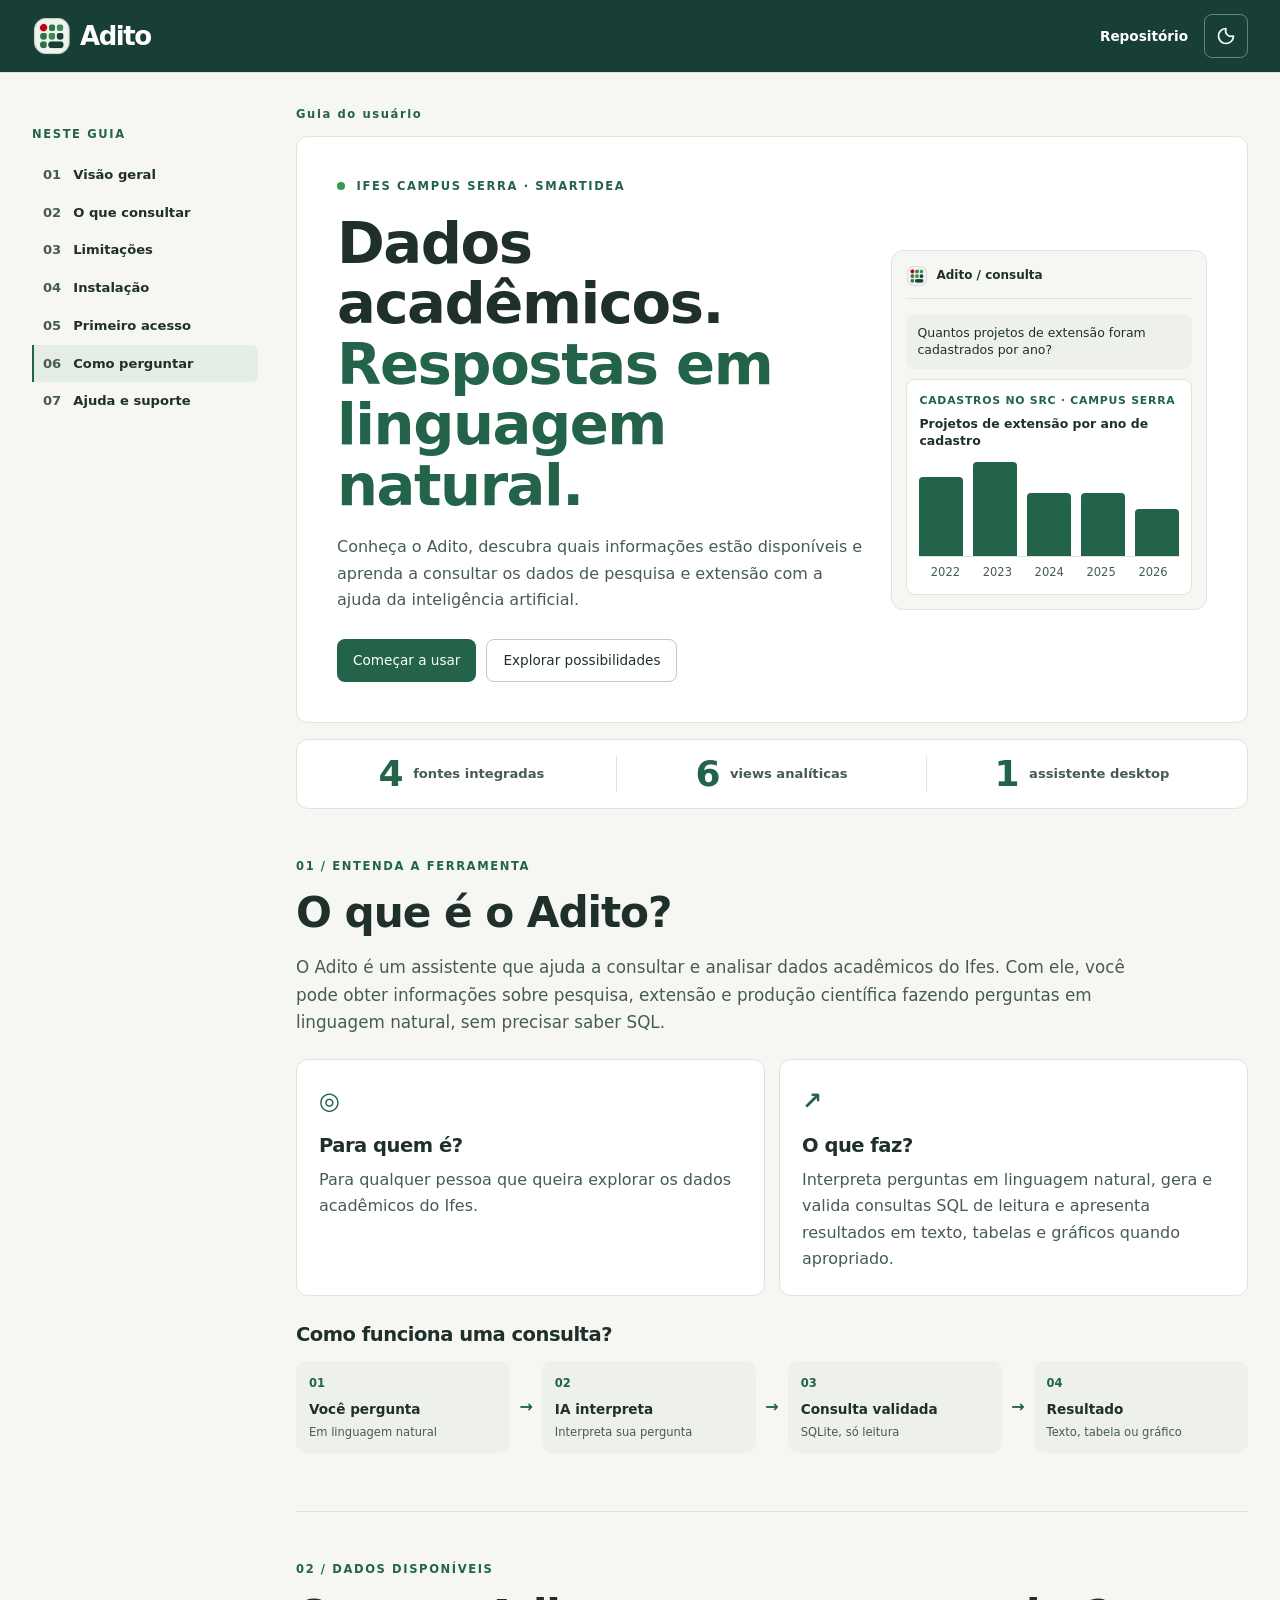
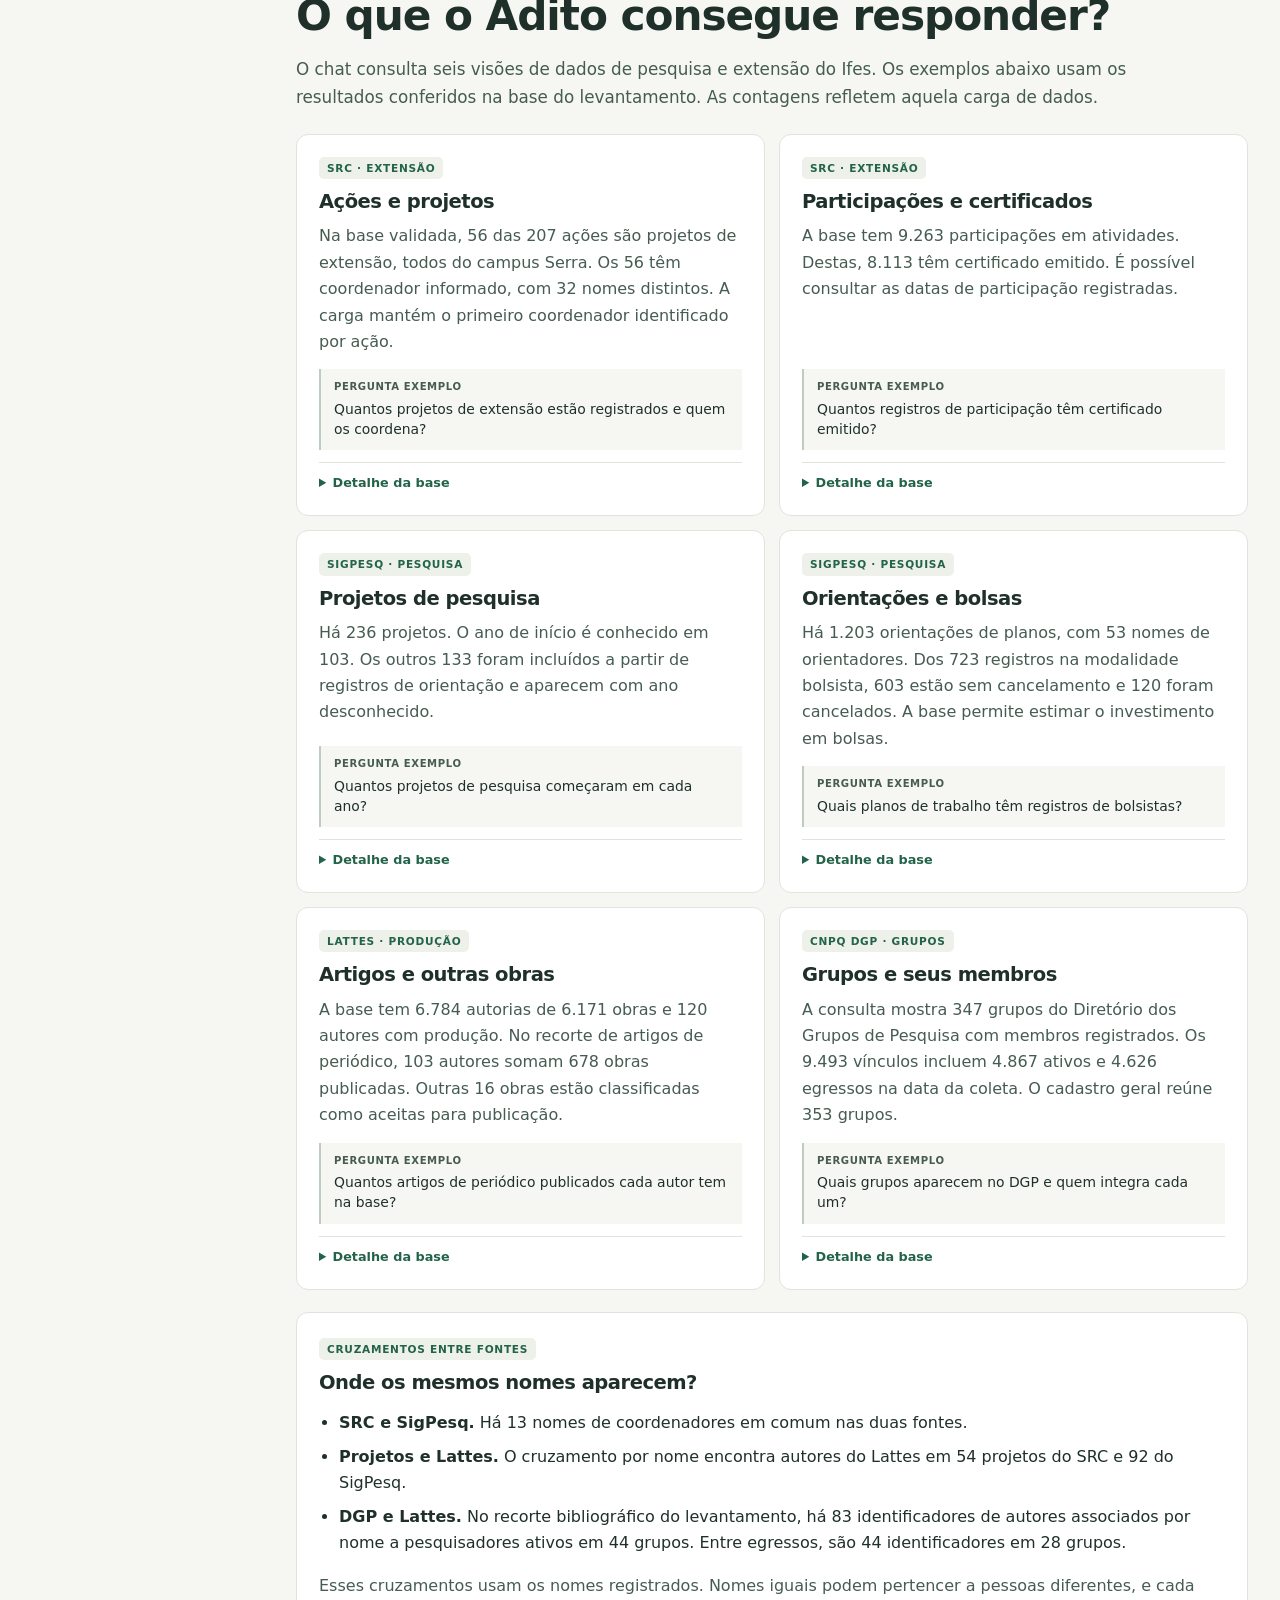
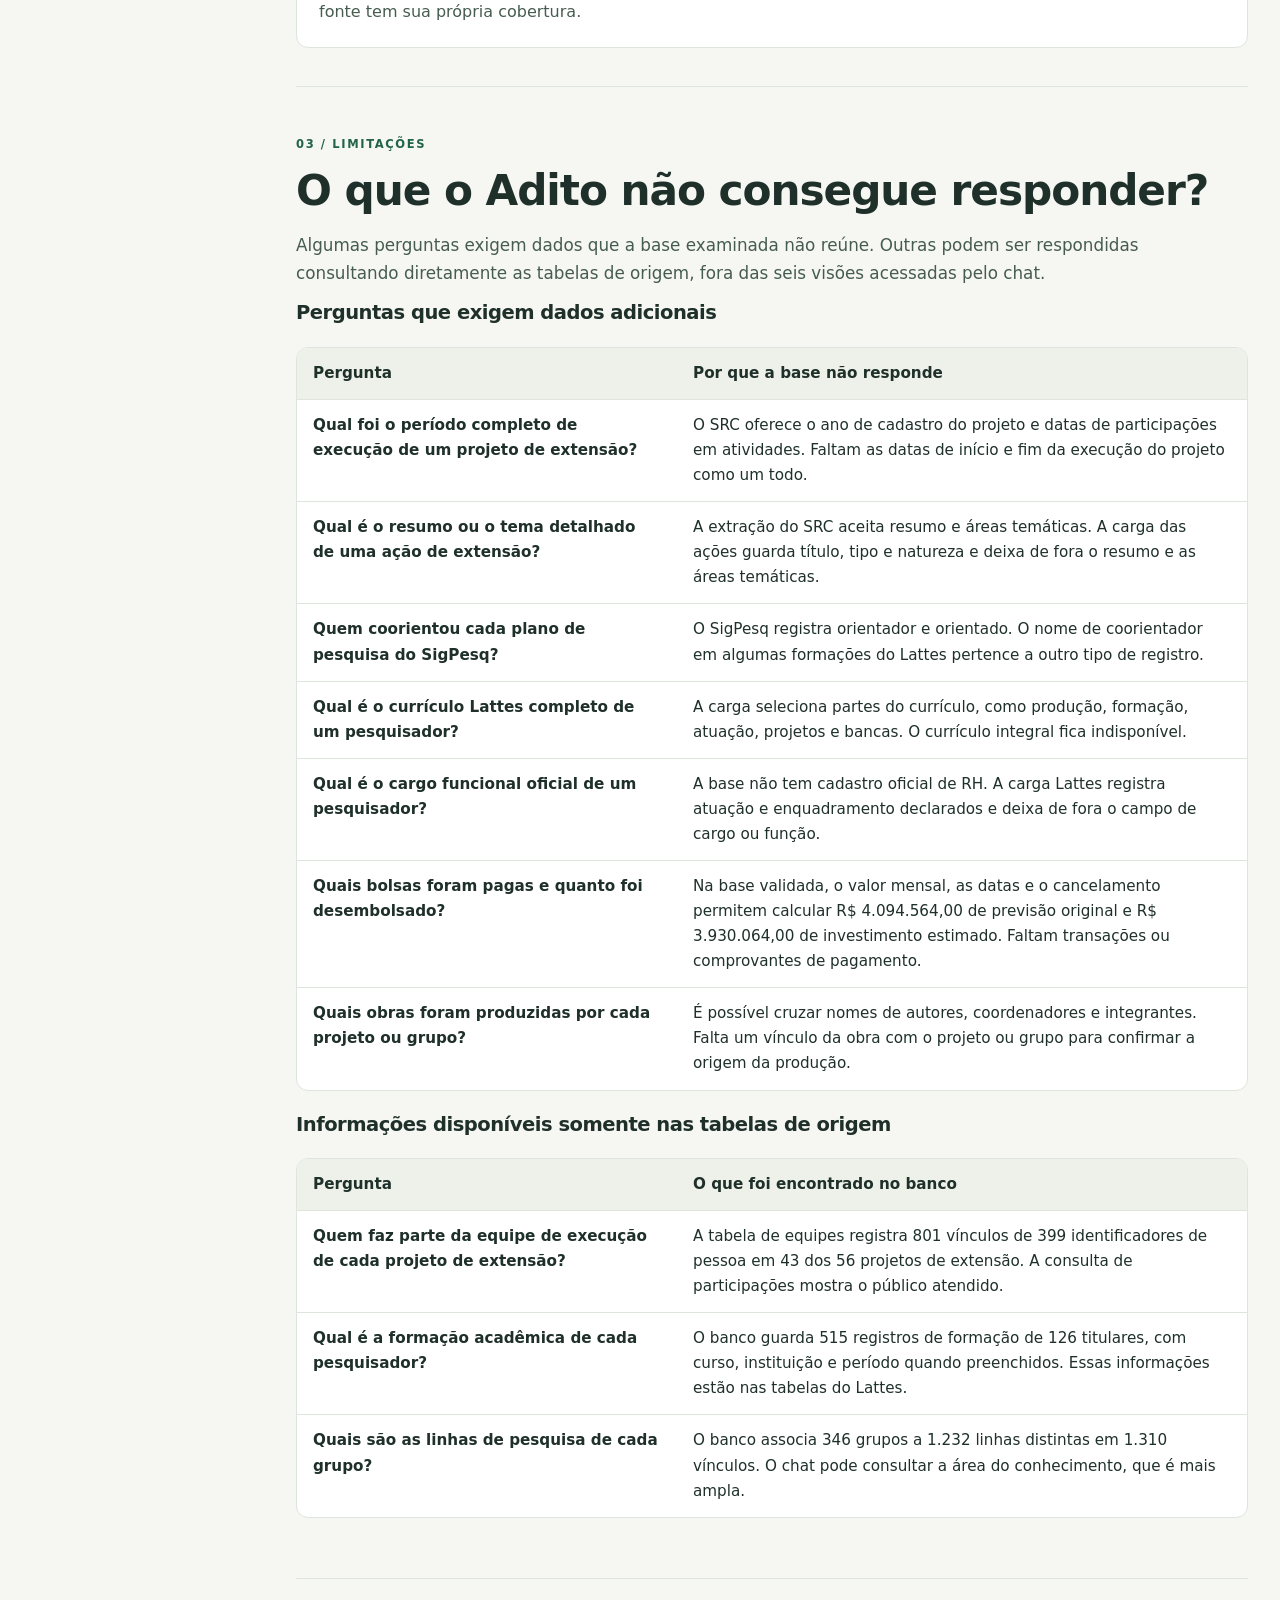
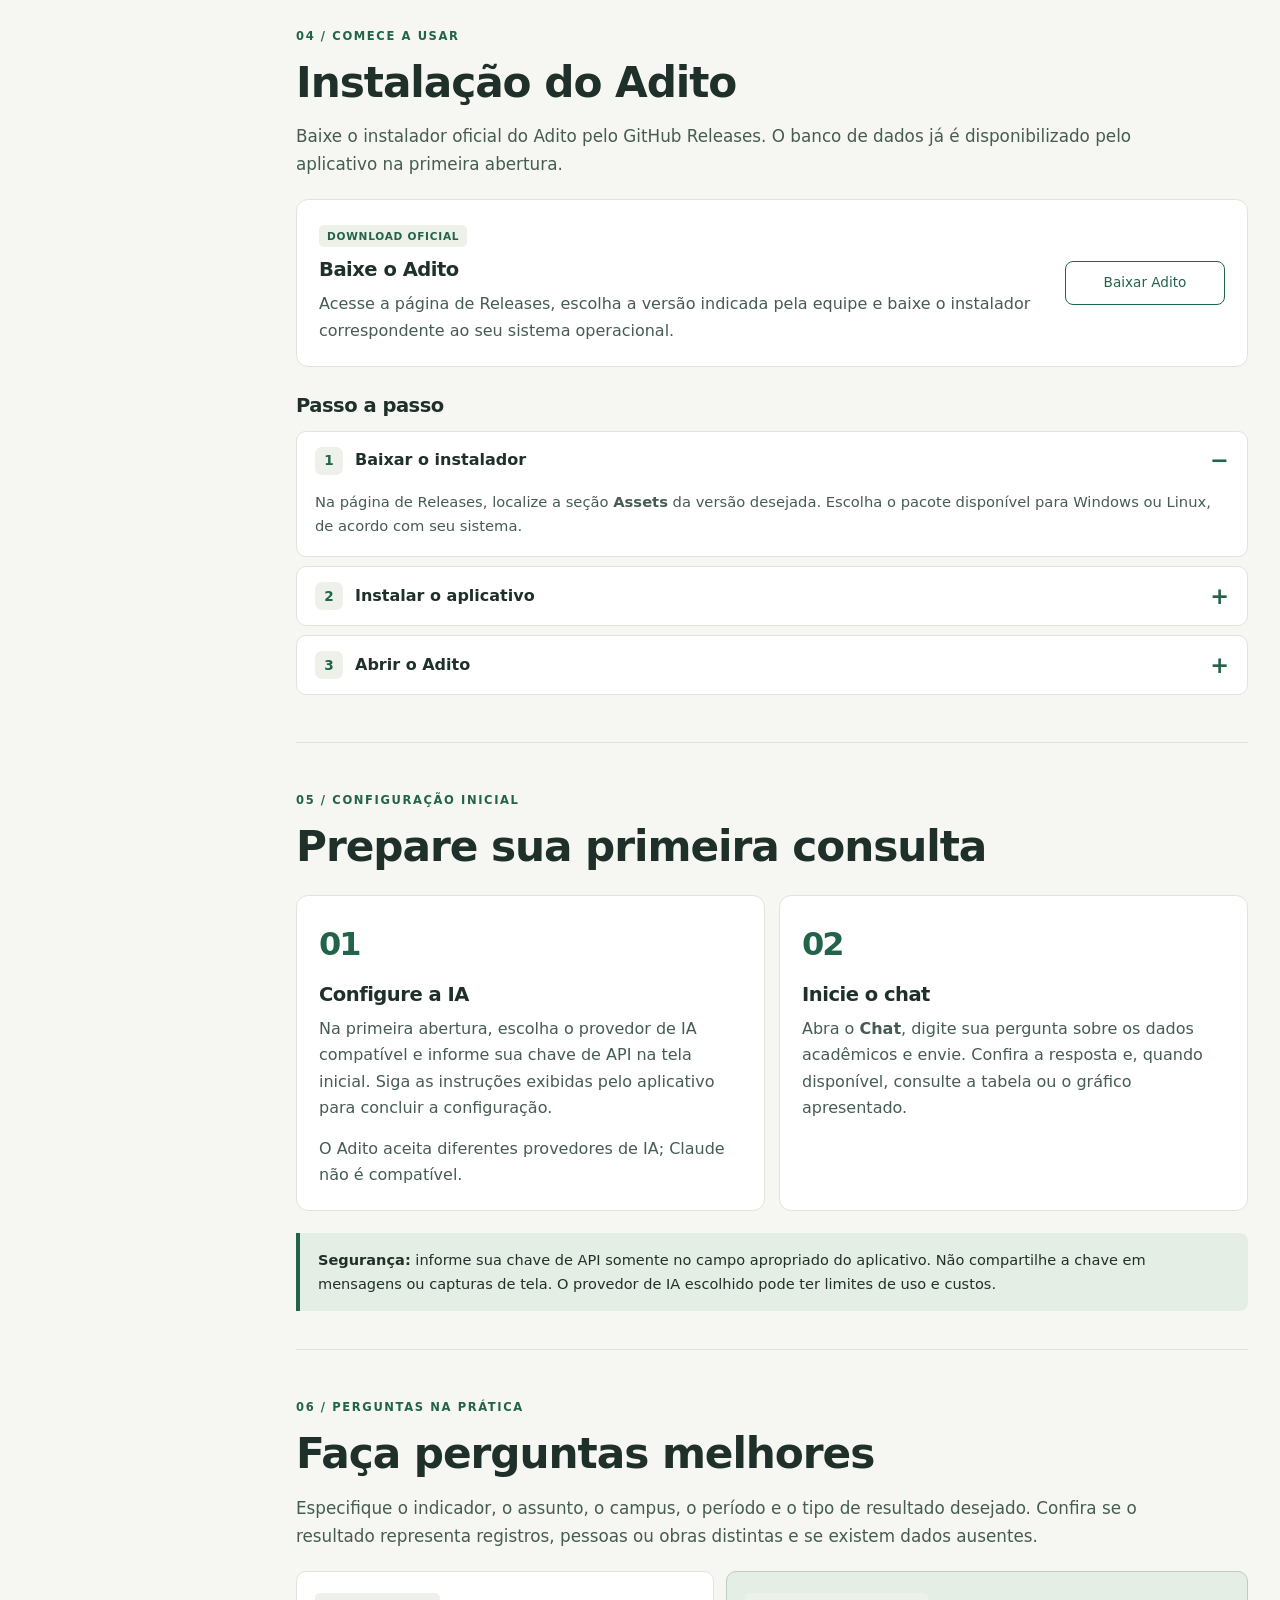
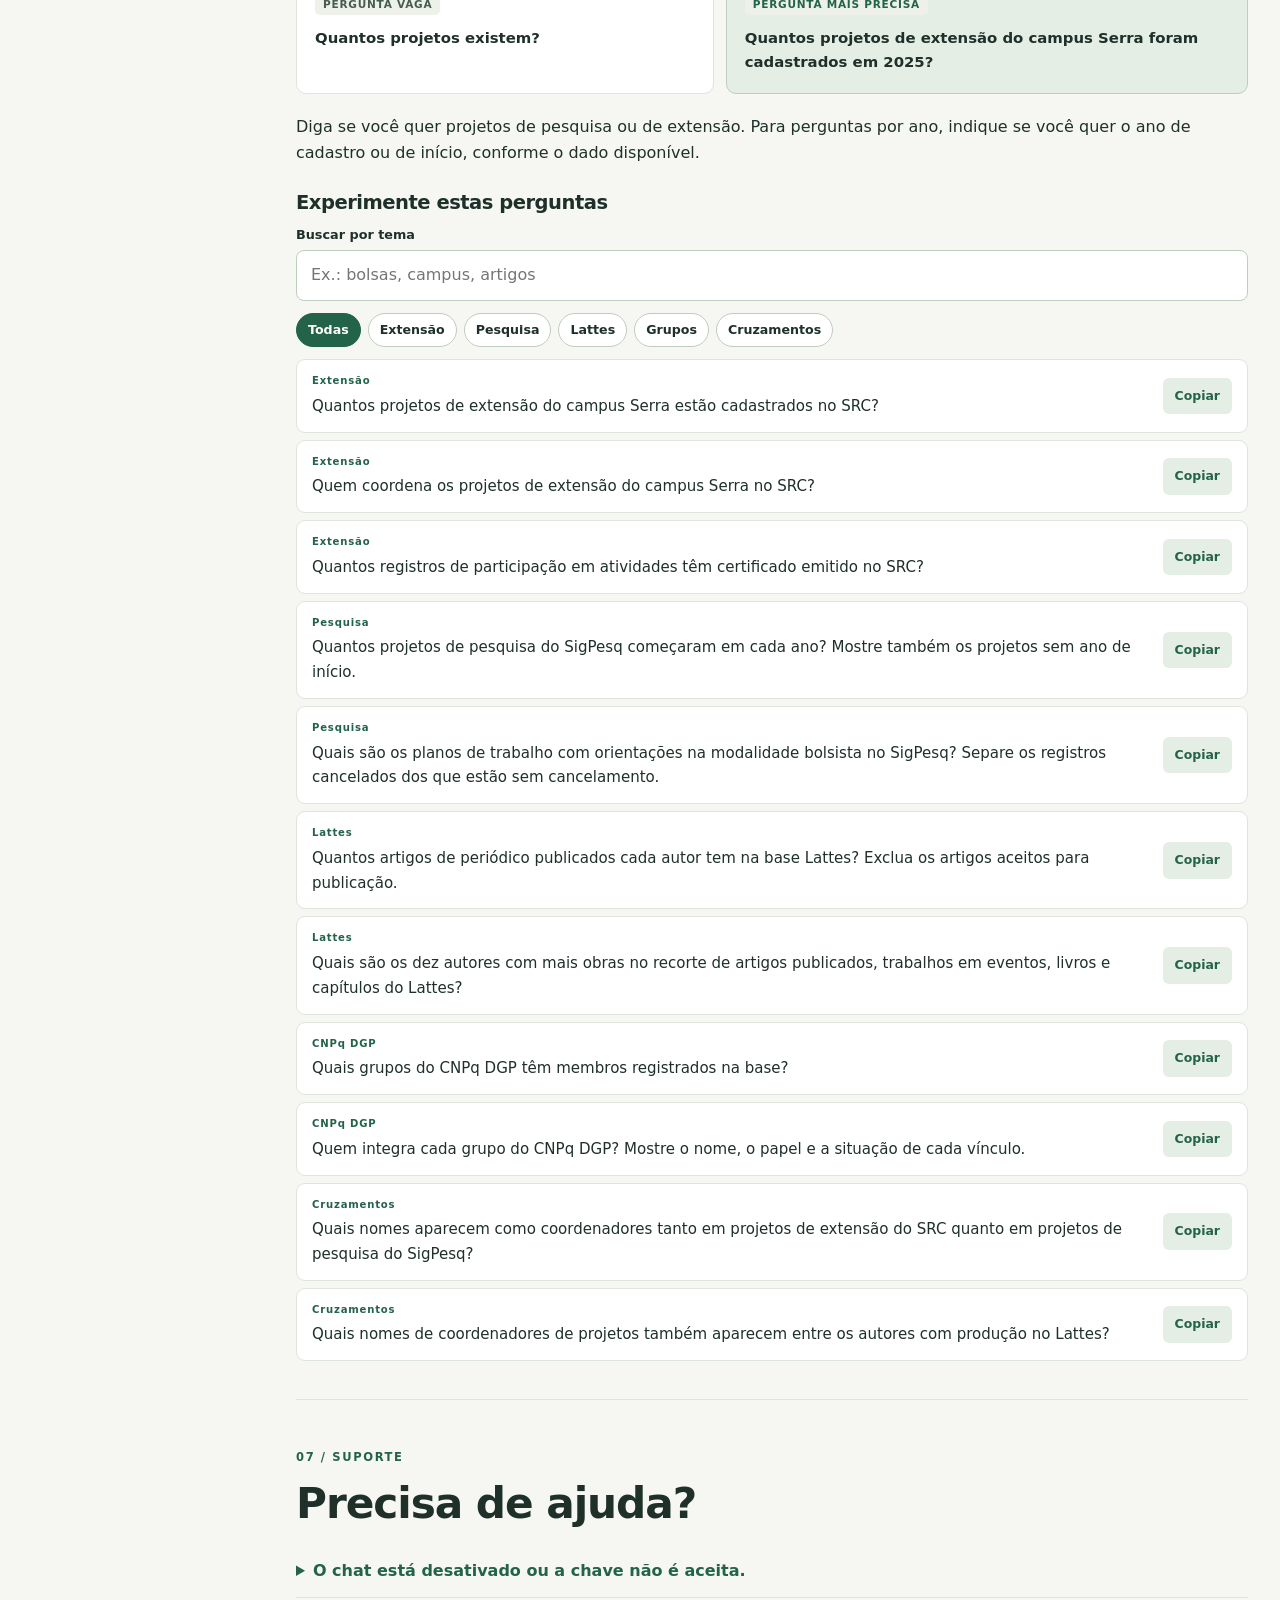
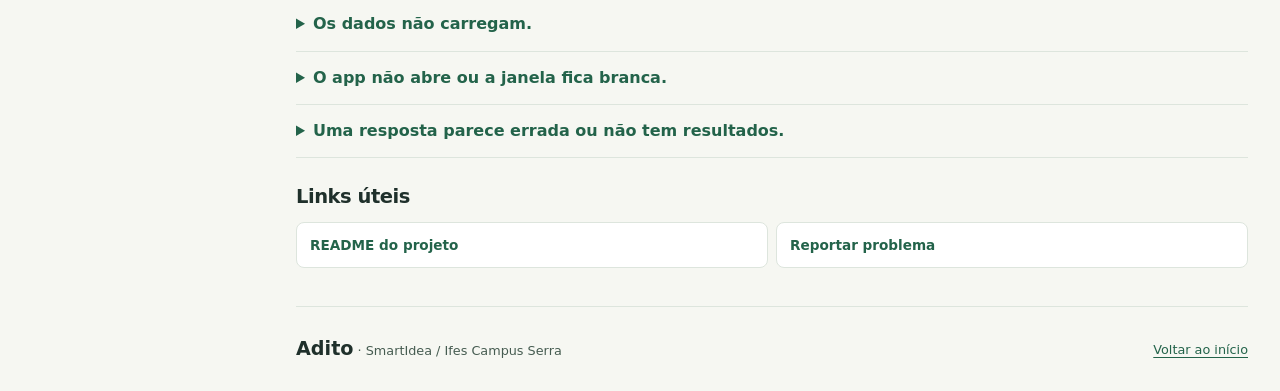
==== commit 4f16654b: "fix(guia): ajusta cabeçalho, instalação Linux e suporte" ====
--- a/guia/index.html
+++ b/guia/index.html
@@ -7,7 +7,7 @@
 </head>
 <body>
 <a class="skip" href="#conteudo">Pular para o conteúdo</a>
-<header class="top"><div class="shell top-inner"><a class="brand" href="#inicio" aria-label="Adito, início"><img class="brand-icon" src="assets/adito-light.png" data-theme-brand alt="" width="40" height="40"><span>Adito</span></a><span class="top-label">Guia do usuário</span><a class="repo" href="https://github.com/SmartIdea-ifes-serra/Adito">Repositório</a>
+<header class="top"><div class="shell top-inner"><a class="brand" href="#inicio" aria-label="Adito, início"><img class="brand-icon" src="assets/adito-light.png" data-theme-brand alt="" width="40" height="40"><span>Adito</span></a><a class="repo" href="https://github.com/SmartIdea-ifes-serra/Adito">Repositório</a>
   <button class="theme-toggle" type="button" aria-label="Ativar modo escuro" title="Ativar modo escuro" hidden>
     <svg class="theme-moon" width="20" height="20" viewBox="0 0 24 24" fill="none" stroke="currentColor" stroke-width="2" stroke-linecap="round" stroke-linejoin="round" aria-hidden="true">
       <path d="M20.985 12.486a9 9 0 1 1-9.473-9.472c.405-.022.617.46.402.803a6.5 6.5 0 0 0 8.268 8.268c.344-.215.825-.004.803.401"/>
@@ -19,8 +19,9 @@
   </button>
 </div></header>
 <div class="shell layout" id="inicio">
-<aside class="sidebar"><nav aria-label="Seções do guia"><p class="nav-title">NESTE GUIA</p><a href="#visao-geral">01 <span>Visão geral</span></a><a href="#escopo">02 <span>O que consultar</span></a><a href="#limites">03 <span>Limitações</span></a><a href="#instalacao">04 <span>Instalação</span></a><a href="#primeiro-acesso">05 <span>Primeiro acesso</span></a><a href="#consultas">06 <span>Como perguntar</span></a><a href="#ajuda">07 <span>Ajuda e fontes</span></a></nav></aside>
+<aside class="sidebar"><nav aria-label="Seções do guia"><p class="nav-title">NESTE GUIA</p><a href="#visao-geral">01 <span>Visão geral</span></a><a href="#escopo">02 <span>O que consultar</span></a><a href="#limites">03 <span>Limitações</span></a><a href="#instalacao">04 <span>Instalação</span></a><a href="#primeiro-acesso">05 <span>Primeiro acesso</span></a><a href="#consultas">06 <span>Como perguntar</span></a><a href="#ajuda">07 <span>Ajuda e suporte</span></a></nav></aside>
 <main id="conteudo">
+<p class="eyebrow">Guia do usuário</p>
 <section class="hero" aria-labelledby="hero-title"><div class="hero-copy"><p class="eyebrow"><span class="status-dot"></span> IFES CAMPUS SERRA · SMARTIDEA</p><h1 id="hero-title">Dados acadêmicos.<br><em>Respostas em linguagem natural.</em></h1><p>Conheça o Adito, descubra quais informações estão disponíveis e aprenda a consultar os dados de pesquisa e extensão com a ajuda da inteligência artificial.</p><div class="actions"><a class="button primary" href="#instalacao">Começar a usar</a><a class="button secondary" href="#escopo">Explorar possibilidades</a></div></div><div class="hero-visual" aria-hidden="true"><div class="mini-app"><div class="mini-head"><img class="mini-brand" src="assets/adito-light.png" data-theme-brand alt="" width="22" height="22"><span>Adito / consulta</span></div><div class="mini-question">Quantos projetos de extensão foram cadastrados por ano?</div><div class="mini-response"><span class="mini-label">CADASTROS NO SRC · CAMPUS SERRA</span><strong>Projetos de extensão por ano de cadastro</strong><div class="bars"><i style="--h:83%"></i><i style="--h:100%"></i><i style="--h:67%"></i><i style="--h:67%"></i><i style="--h:50%"></i></div><div class="mini-axis"><span>2022</span><span>2023</span><span>2024</span><span>2025</span><span>2026</span></div></div></div></div></section>
 <div class="facts"><div><strong>4</strong><span>fontes integradas</span></div><div><strong>6</strong><span>views analíticas</span></div><div><strong>1</strong><span>assistente desktop</span></div></div>
 <section id="visao-geral" class="section"><p class="eyebrow">01 / ENTENDA A FERRAMENTA</p><h2>O que é o Adito?</h2><p class="intro">O Adito é um assistente que ajuda a consultar e analisar dados acadêmicos do Ifes. Com ele, você pode obter informações sobre pesquisa, extensão e produção científica fazendo perguntas em linguagem natural, sem precisar saber SQL.</p><div class="grid two"><article class="card"><span class="icon">◎</span><h3>Para quem é?</h3><p>Para qualquer pessoa que queira explorar os dados acadêmicos do Ifes.</p></article><article class="card"><span class="icon">↗</span><h3>O que faz?</h3><p>Interpreta perguntas em linguagem natural, gera e valida consultas SQL de leitura e apresenta resultados em texto, tabelas e gráficos quando apropriado.</p></article></div><h3 class="subheading">Como funciona uma consulta?</h3><div class="flow"><div><b>01</b><strong>Você pergunta</strong><small>Em linguagem natural</small></div><span aria-hidden="true">→</span><div><b>02</b><strong>IA interpreta</strong><small>Interpreta sua pergunta</small></div><span aria-hidden="true">→</span><div><b>03</b><strong>Consulta validada</strong><small>SQLite, só leitura</small></div><span aria-hidden="true">→</span><div><b>04</b><strong>Resultado</strong><small>Texto, tabela ou gráfico</small></div></div></section>
@@ -142,7 +143,51 @@
 <article class="card install"><div><span class="tag">DOWNLOAD OFICIAL</span><h3>Baixe o Adito</h3><p>Acesse a página de Releases, escolha a versão indicada pela equipe e baixe o instalador correspondente ao seu sistema operacional.</p></div><a class="button outline" href="https://github.com/SmartIdea-ifes-serra/Adito/releases/latest">Baixar Adito</a></article>
 <h3 class="subheading">Passo a passo</h3>
 <details class="step" open><summary><span class="num">1</span> Baixar o instalador</summary><div class="step-body"><p>Na página de Releases, localize a seção <strong>Assets</strong> da versão desejada. Escolha o pacote disponível para Windows ou Linux, de acordo com seu sistema.</p></div></details>
-<details class="step"><summary><span class="num">2</span> Instalar o aplicativo</summary><div class="step-body"><h4>Windows</h4><p>Se o pacote disponível for <code>.exe</code> ou <code>.msi</code>, abra o arquivo baixado e siga as instruções do instalador até concluir.</p><h4>Linux</h4><p>Se estiver usando Ubuntu ou Debian e houver um pacote <code>.deb</code>, abra-o no instalador de aplicativos do sistema e selecione Instalar. Se escolher uma versão <code>.AppImage</code>, nas propriedades do arquivo permita sua execução como programa e abra-o.</p><p>Use somente o instalador oficial indicado pela equipe.</p></div></details>
+<details class="step"><summary><span class="num">2</span> Instalar o aplicativo</summary><div class="step-body"><h4>Windows</h4><p>Se o pacote disponível for <code>.exe</code> ou <code>.msi</code>, abra o arquivo baixado e siga as instruções do instalador até concluir.</p>
+<h4>Linux</h4>
+
+<p>Se estiver usando Ubuntu ou Debian, baixe o pacote
+<code>.deb</code> disponível na página de Releases.</p>
+
+<h4>Instalação pela interface gráfica</h4>
+
+<p>Abra o arquivo baixado no instalador de aplicativos
+do sistema e selecione Instalar.</p>
+
+<h4>Instalação pelo terminal (.deb)</h4>
+
+<ol>
+    <li>Baixe o pacote .deb do Adito.</li>
+    <li>Abra o terminal.</li>
+    <li>Acesse a pasta onde o arquivo foi baixado.</li>
+</ol>
+
+<div class="example">
+    <code>cd ~/Downloads</code>
+</div>
+
+<p>Execute o seguinte comando:</p>
+
+<div class="example">
+    <code>sudo apt install ./adito.deb</code>
+</div>
+
+<p>Substitua <code>adito.deb</code> pelo nome exato
+do arquivo baixado.</p>
+
+<p>Informe sua senha de administrador e confirme
+a instalação, caso solicitado.</p>
+
+<p>Após a instalação, abra o Adito pelo menu
+de aplicativos do sistema.</p>
+
+<h4>AppImage</h4>
+
+<p>Se escolher uma versão <code>.AppImage</code>,
+nas propriedades do arquivo permita sua execução
+como programa e abra-o.</p>
+
+<p>Use somente o instalador oficial indicado pela equipe.</p></div></details>
 <details class="step"><summary><span class="num">3</span> Abrir o Adito</summary><div class="step-body"><p>Abra o aplicativo pelo menu do sistema ou pelo arquivo AppImage. Na primeira abertura, os dados já estarão disponíveis e o Adito apresentará a tela de configuração da chave de IA.</p><p>Não é necessário baixar o banco de dados separadamente, executar ETL, clonar o repositório ou instalar ferramentas de desenvolvimento.</p><a href="#primeiro-acesso">Ir para a configuração inicial</a></div></details>
 </section>
 <section id="primeiro-acesso" class="section"><p class="eyebrow">05 / CONFIGURAÇÃO INICIAL</p><h2>Prepare sua primeira consulta</h2><div class="grid two"><article class="card"><span class="big-num">01</span><h3>Configure a IA</h3><p>Na primeira abertura, escolha o provedor de IA compatível e informe sua chave de API na tela inicial. Siga as instruções exibidas pelo aplicativo para concluir a configuração.</p><p>O Adito aceita diferentes provedores de IA; Claude não é compatível.</p></article><article class="card"><span class="big-num">02</span><h3>Inicie o chat</h3><p>Abra o <strong>Chat</strong>, digite sua pergunta sobre os dados acadêmicos e envie. Confira a resposta e, quando disponível, consulte a tabela ou o gráfico apresentado.</p></article></div><div class="callout"><strong>Segurança:</strong> informe sua chave de API somente no campo apropriado do aplicativo. Não compartilhe a chave em mensagens ou capturas de tela. O provedor de IA escolhido pode ter limites de uso e custos.</div></section>
@@ -193,6 +238,18 @@
   </div>
 </div><p id="empty" hidden>Nenhuma pergunta encontrada. Tente outro termo ou filtro.</p><p id="feedback" class="sr-only" role="status"></p></section>
 
-<section id="ajuda" class="section"><p class="eyebrow">07 / SUPORTE E REFERÊNCIAS</p><h2>Precisa de ajuda?</h2><div class="faq"><details><summary>O chat está desativado ou a chave não é aceita.</summary><p>Verifique se a chave de API do provedor escolhido é válida, se o provedor é compatível com o Adito e se a configuração foi concluída. Confira sua conexão com a internet e eventuais limites do serviço. Claude não é compatível.</p></details><details><summary>Os dados não carregam.</summary><p>Confira se está usando a versão oficial atualizada. Se o problema continuar, informe à equipe a versão instalada e a mensagem exibida.</p></details><details><summary>O app não abre ou a janela fica branca.</summary><p>Confira se o instalador corresponde ao seu sistema operacional e se a instalação foi concluída. Tente abrir o aplicativo novamente. Se o problema continuar, informe à equipe a versão instalada, seu sistema operacional e a mensagem de erro, se houver.</p></details><details><summary>Uma resposta parece errada ou não tem resultados.</summary><p>Reformule com campus, período e indicador explícitos. Verifique se o dado existe na base e se a unidade de contagem está correta. Compare com a fonte institucional e informe a equipe caso a divergência persista.</p></details></div><h3 class="subheading">Fontes consultadas</h3><p>Os exemplos e limites vêm do levantamento técnico validado contra <code>dados.db</code>, com conferência dos modelos e dos scripts de extração e carga. As instruções de instalação se referem à versão distribuída pelo GitHub Releases.</p><div class="source-links"><a href="https://github.com/SmartIdea-ifes-serra/Adito/blob/f0027dbe6315aa58571af70f942ed4182015e057/README.md">README do projeto</a><a href="https://github.com/SmartIdea-ifes-serra/Adito/blob/f0027dbe6315aa58571af70f942ed4182015e057/Adito/app/README.md">Guia desktop</a><a href="https://github.com/SmartIdea-ifes-serra/Adito/blob/f0027dbe6315aa58571af70f942ed4182015e057/Adito/scripts/sql/04_fatos_views.sql">Definições das seis visões de dados</a><a href="https://github.com/SmartIdea-ifes-serra/Adito/tree/f0027dbe6315aa58571af70f942ed4182015e057/Docs/ModelosClasses">Modelos das fontes</a><a href="https://github.com/SmartIdea-ifes-serra/Adito/blob/f0027dbe6315aa58571af70f942ed4182015e057/Adito/scripts/popular_banco.py">Regras de carga dos dados</a><a href="mailto:smartideaifes@gmail.com">Reportar problema</a></div></section>
+<section id="ajuda" class="section"><p class="eyebrow">07 / SUPORTE</p><h2>Precisa de ajuda?</h2><div class="faq"><details><summary>O chat está desativado ou a chave não é aceita.</summary><p>Verifique se a chave de API do provedor escolhido é válida, se o provedor é compatível com o Adito e se a configuração foi concluída. Confira sua conexão com a internet e eventuais limites do serviço. Claude não é compatível.</p></details><details><summary>Os dados não carregam.</summary><p>Confira se está usando a versão oficial atualizada. Se o problema continuar, informe à equipe a versão instalada e a mensagem exibida.</p></details><details><summary>O app não abre ou a janela fica branca.</summary><p>Confira se o instalador corresponde ao seu sistema operacional e se a instalação foi concluída. Tente abrir o aplicativo novamente. Se o problema continuar, informe à equipe a versão instalada, seu sistema operacional e a mensagem de erro, se houver.</p></details><details><summary>Uma resposta parece errada ou não tem resultados.</summary><p>Reformule com campus, período e indicador explícitos. Verifique se o dado existe na base e se a unidade de contagem está correta. Compare com a fonte institucional e informe a equipe caso a divergência persista.</p></details></div>
+<h3 class="subheading">Links úteis</h3>
+
+<div class="source-links">
+    <a href="https://github.com/SmartIdea-ifes-serra/Adito#readme">
+        README do projeto
+    </a>
+
+    <a href="mailto:smartideaifes@gmail.com">
+        Reportar problema
+    </a>
+</div>
+</section>
 <footer><span><strong>Adito</strong> · SmartIdea / Ifes Campus Serra</span><a href="#inicio">Voltar ao início</a></footer>
 </main></div></body></html>
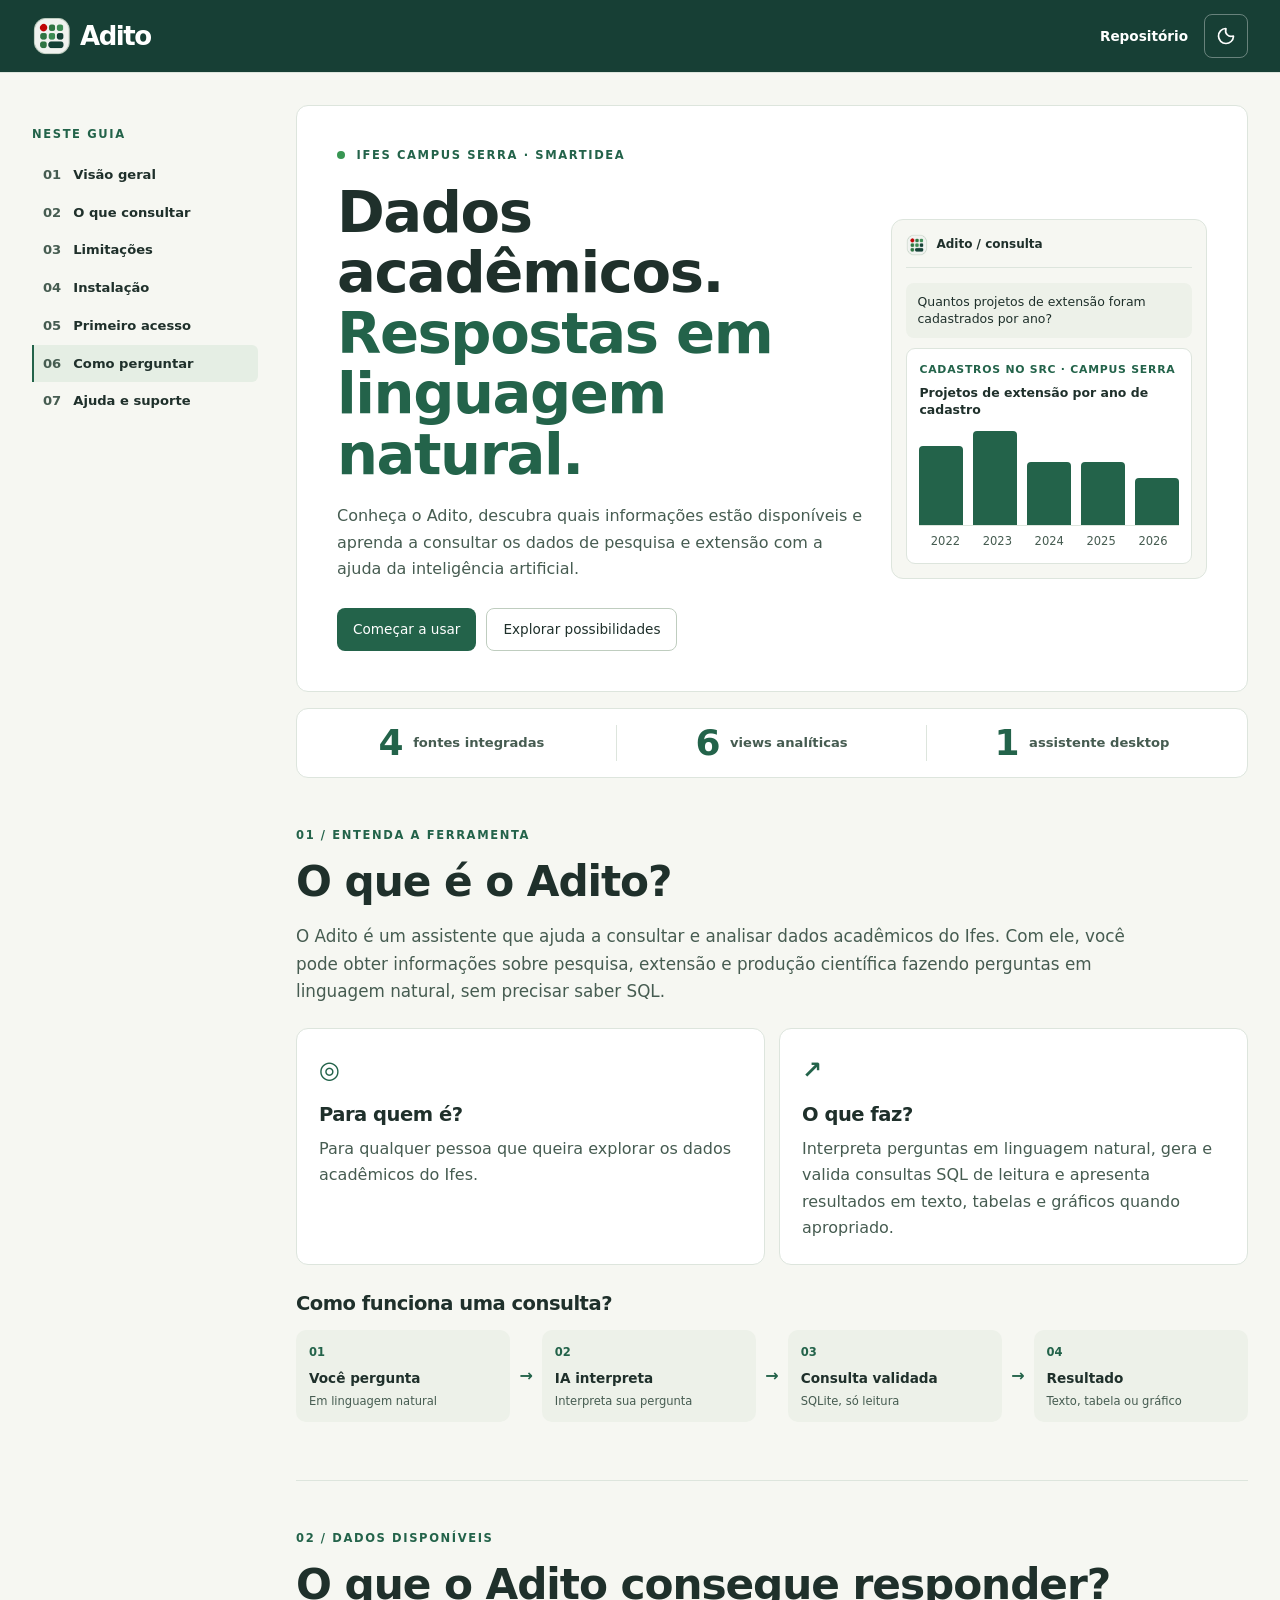
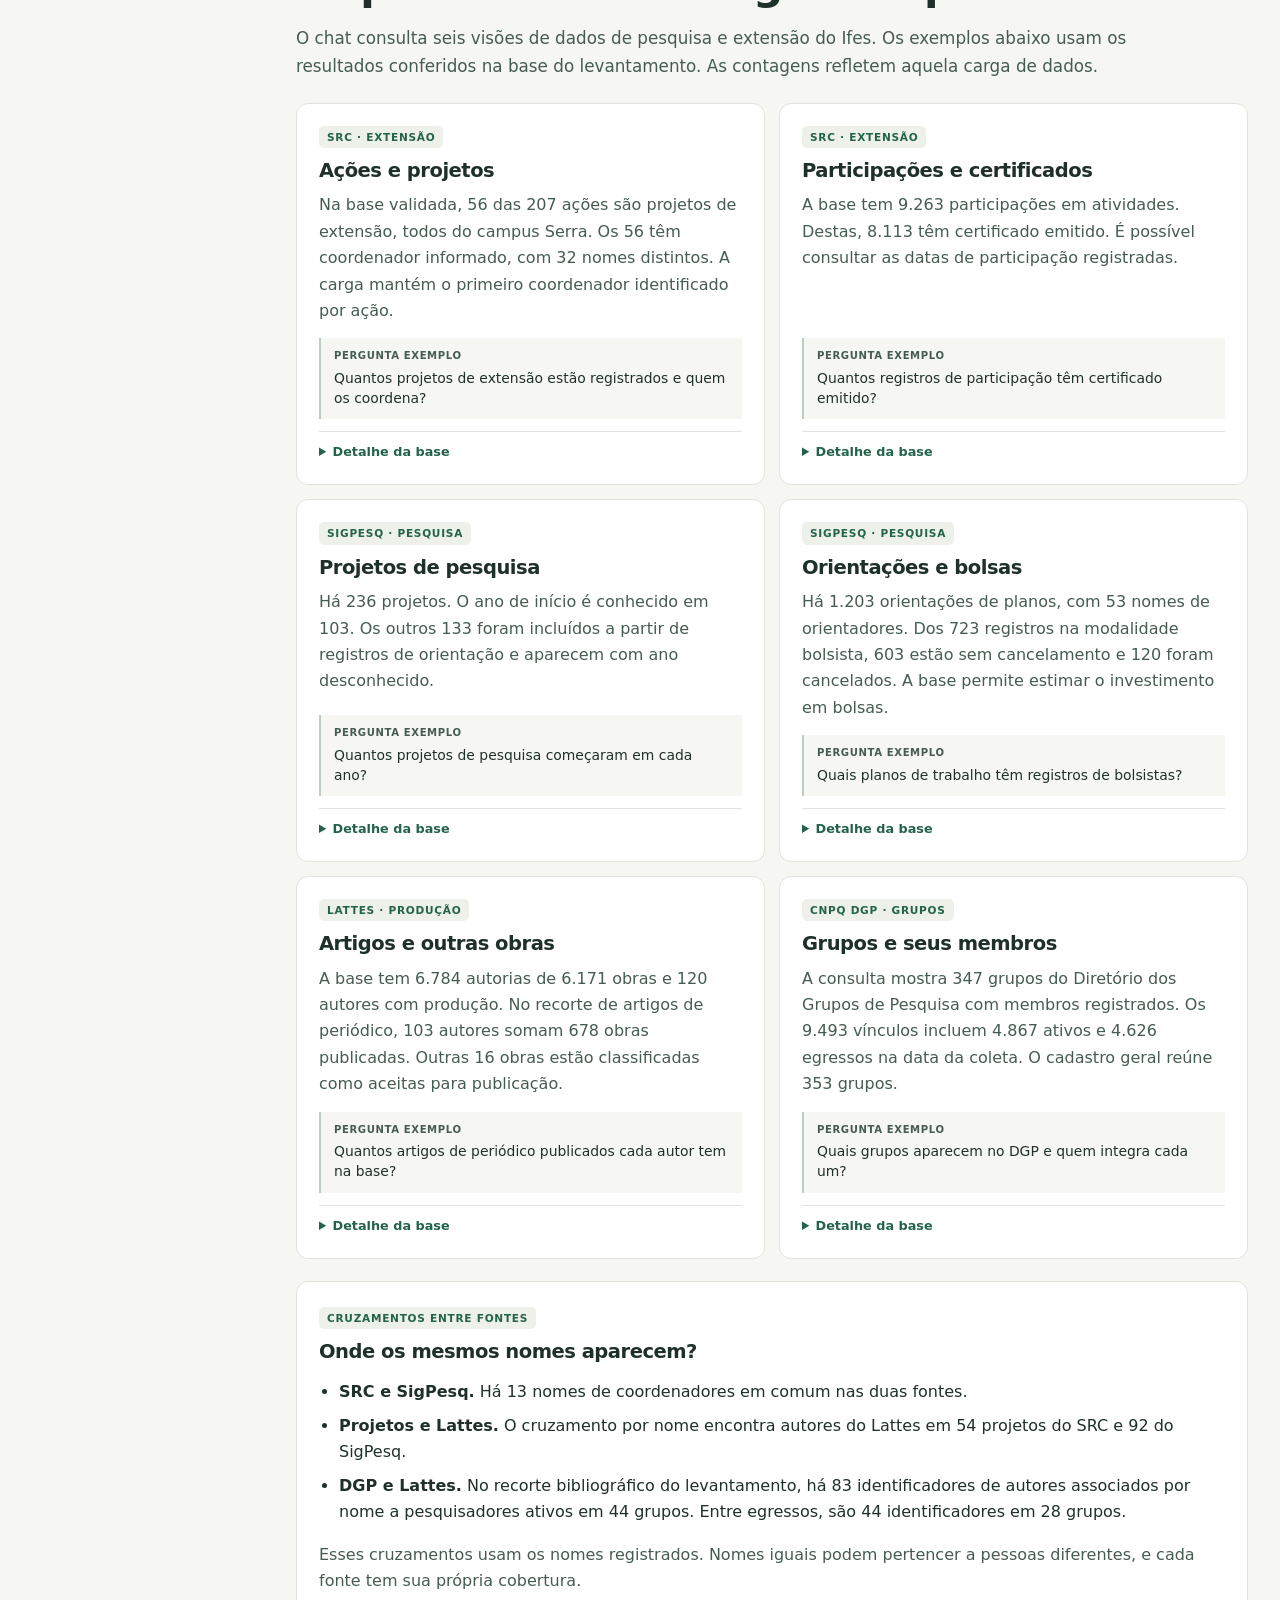
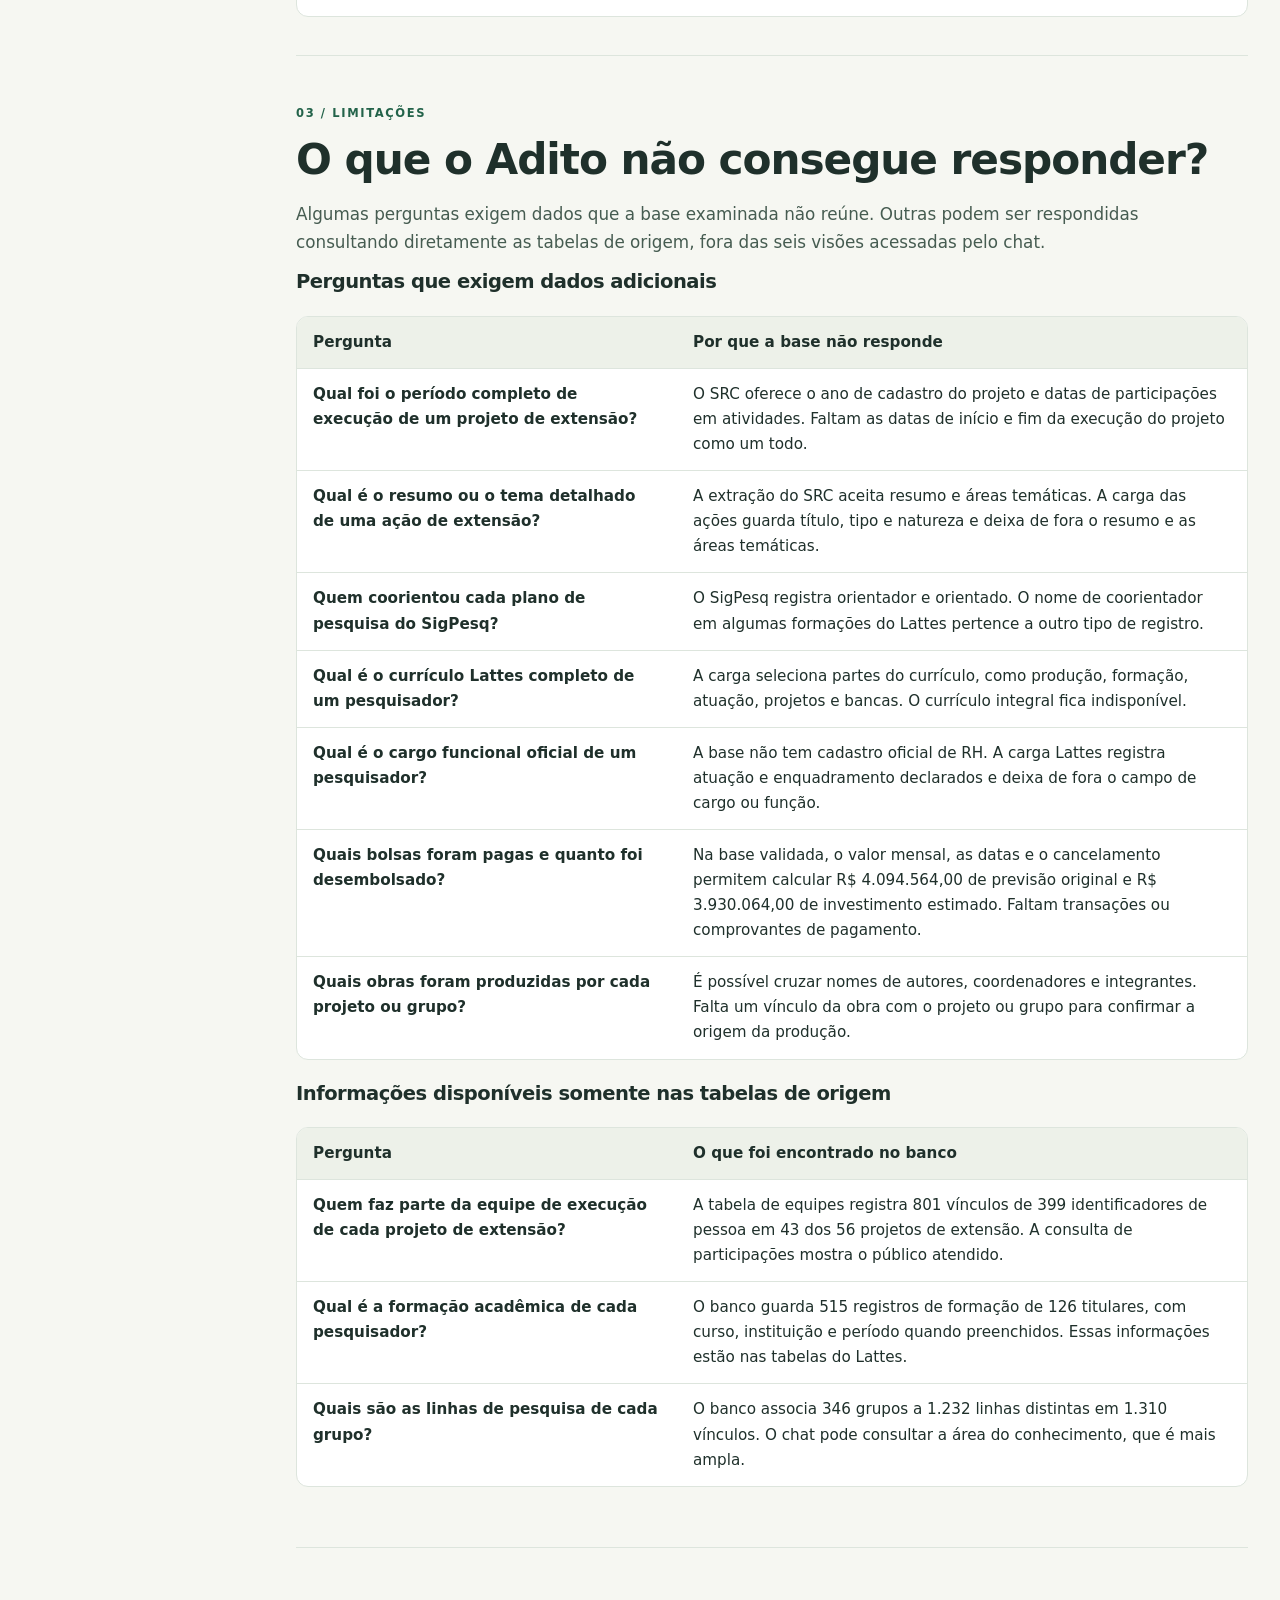
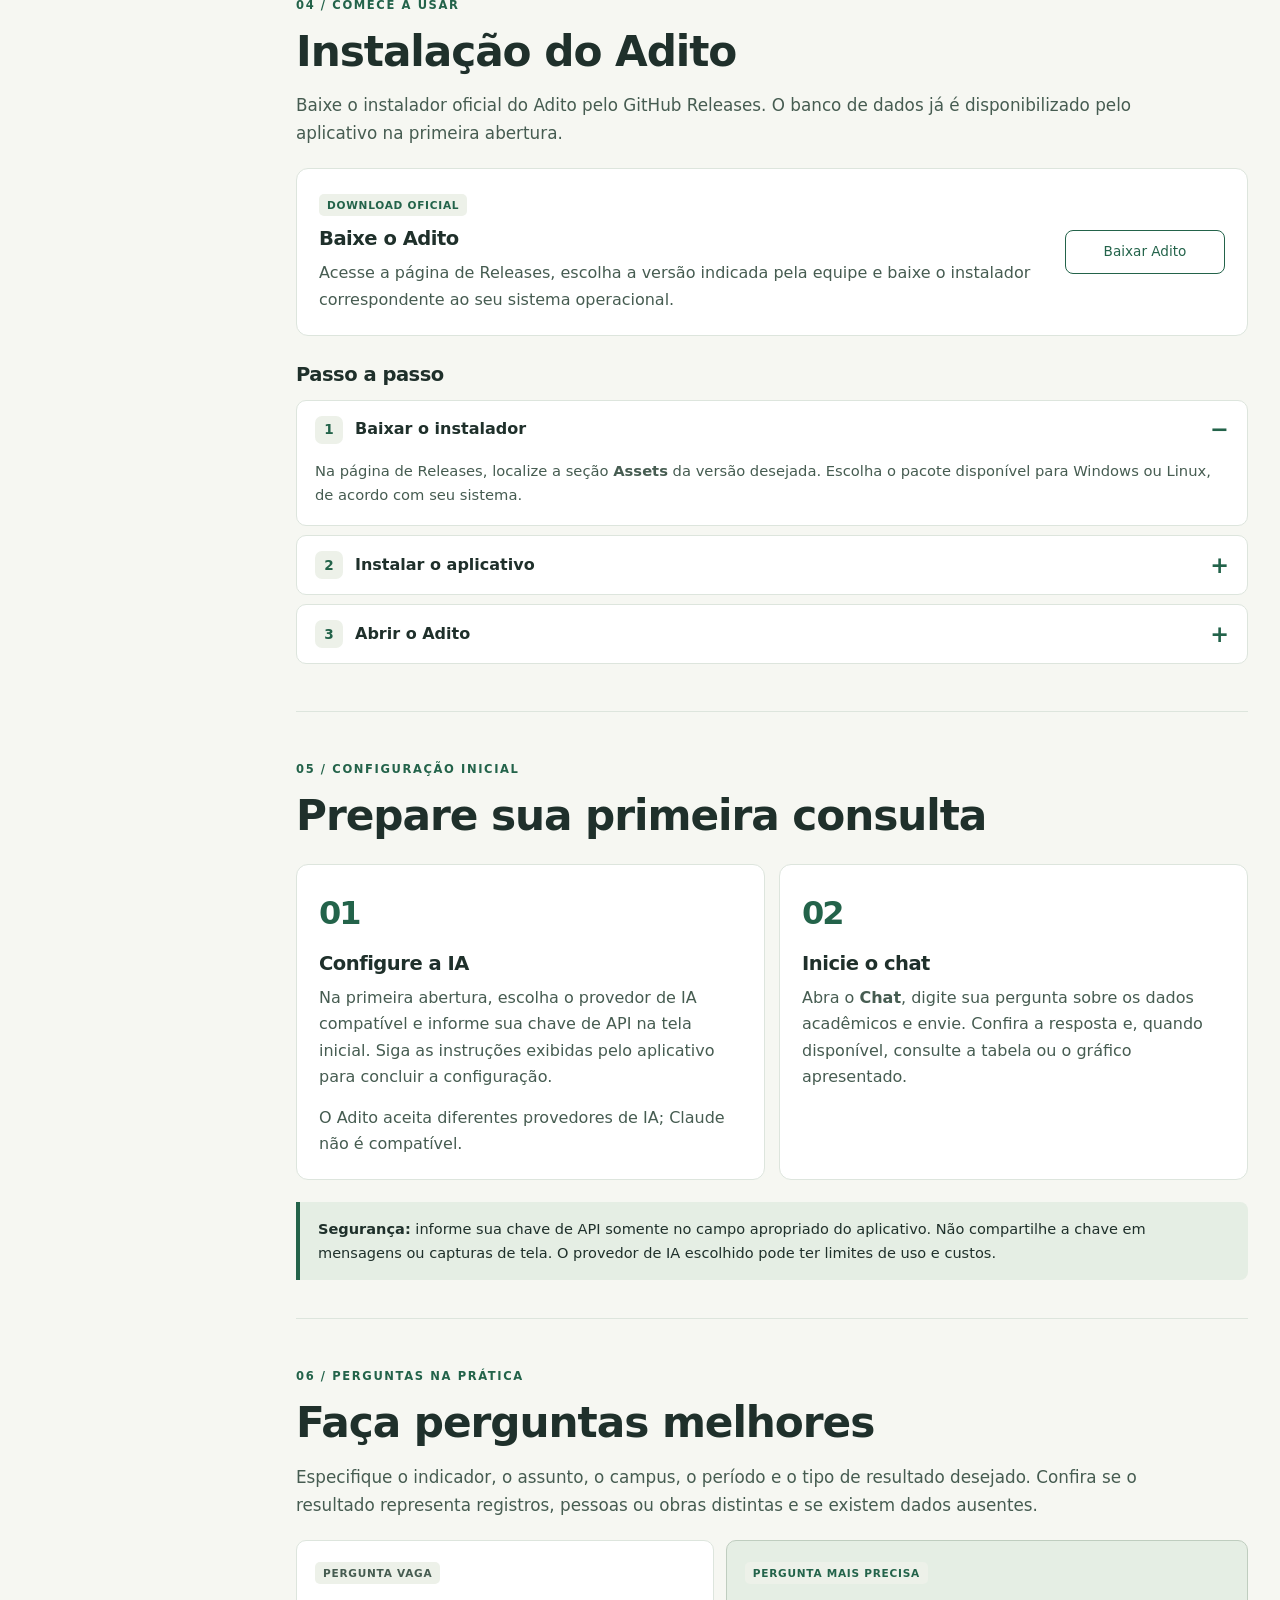
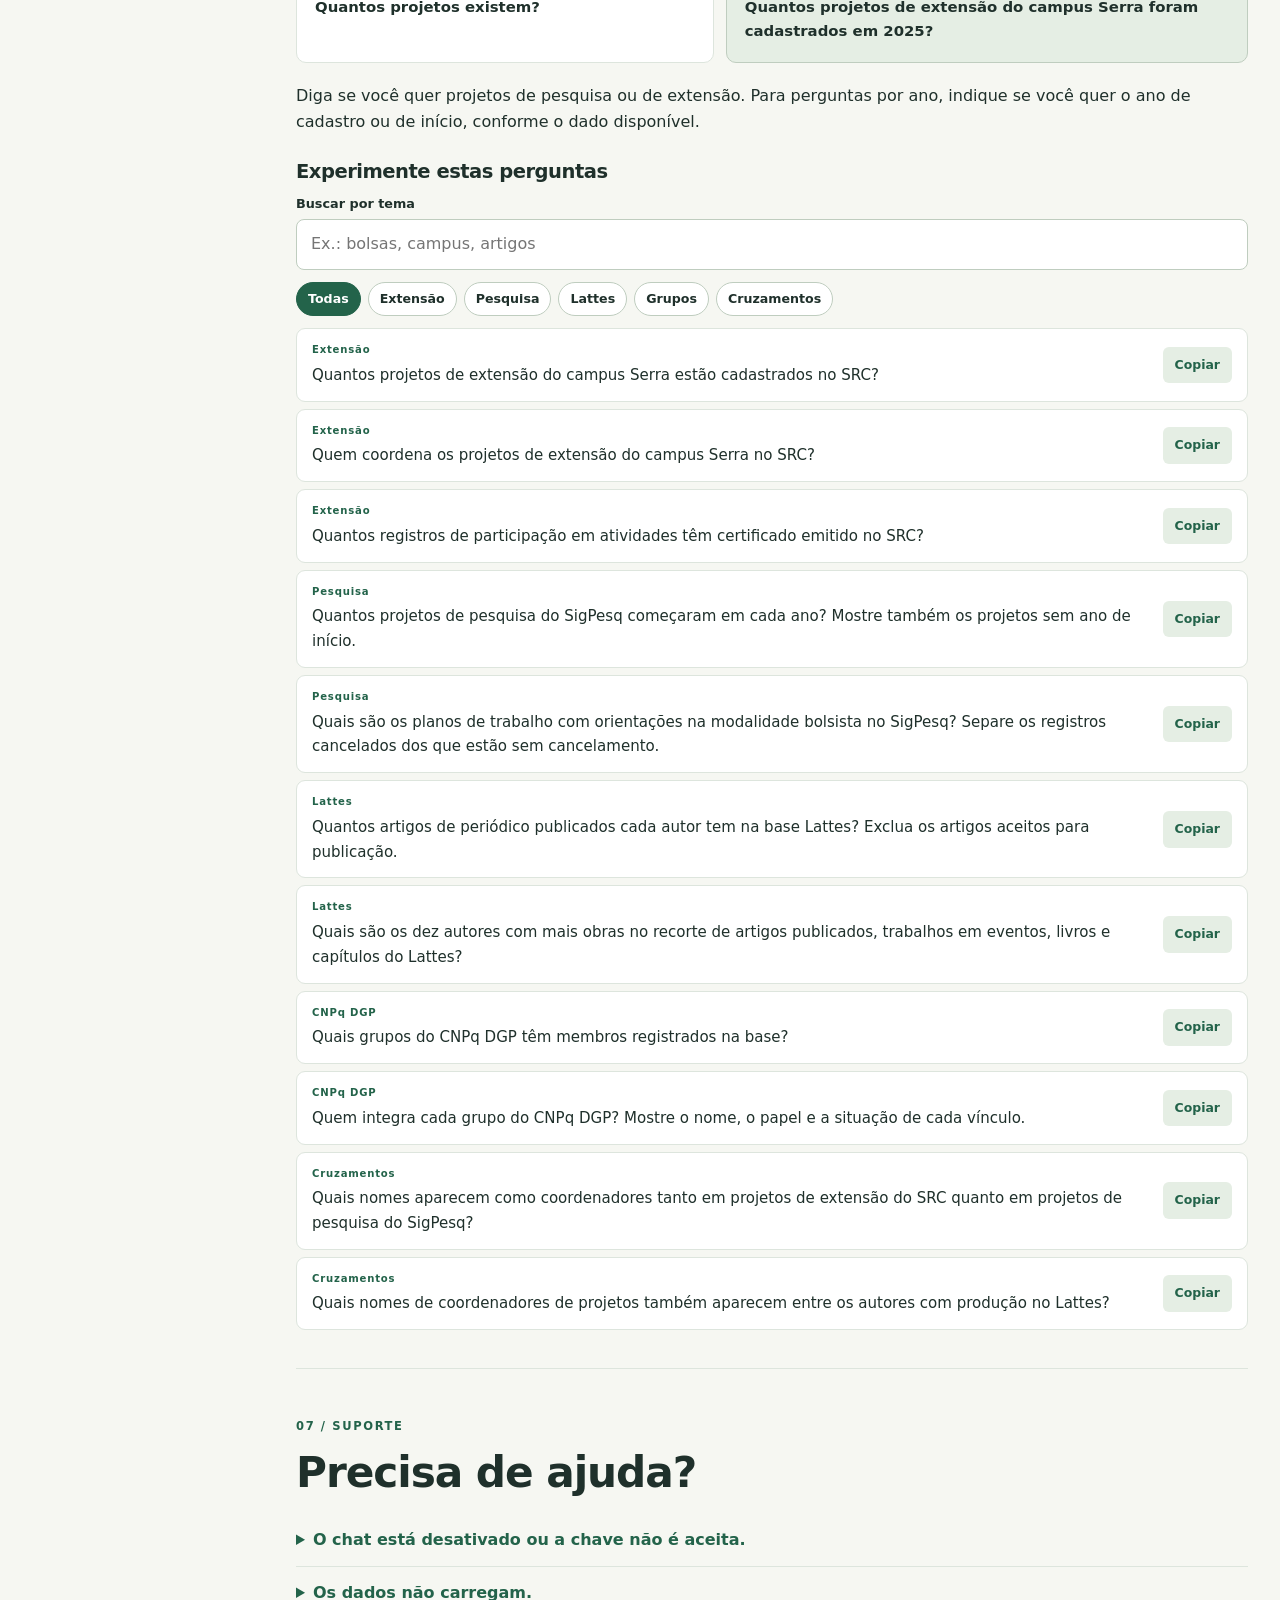
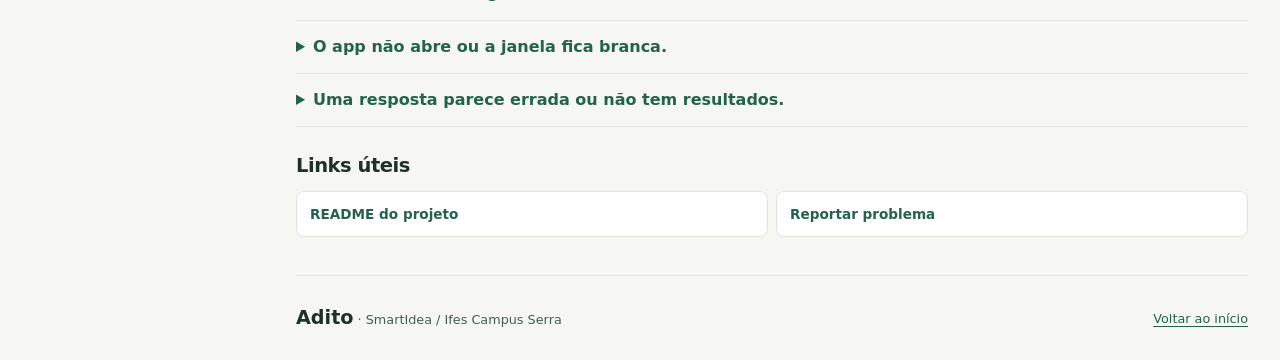
==== commit 404bd132: "fix(guia): remove título redundante" ====
--- a/guia/index.html
+++ b/guia/index.html
@@ -21,7 +21,7 @@
 <div class="shell layout" id="inicio">
 <aside class="sidebar"><nav aria-label="Seções do guia"><p class="nav-title">NESTE GUIA</p><a href="#visao-geral">01 <span>Visão geral</span></a><a href="#escopo">02 <span>O que consultar</span></a><a href="#limites">03 <span>Limitações</span></a><a href="#instalacao">04 <span>Instalação</span></a><a href="#primeiro-acesso">05 <span>Primeiro acesso</span></a><a href="#consultas">06 <span>Como perguntar</span></a><a href="#ajuda">07 <span>Ajuda e suporte</span></a></nav></aside>
 <main id="conteudo">
-<p class="eyebrow">Guia do usuário</p>
+
 <section class="hero" aria-labelledby="hero-title"><div class="hero-copy"><p class="eyebrow"><span class="status-dot"></span> IFES CAMPUS SERRA · SMARTIDEA</p><h1 id="hero-title">Dados acadêmicos.<br><em>Respostas em linguagem natural.</em></h1><p>Conheça o Adito, descubra quais informações estão disponíveis e aprenda a consultar os dados de pesquisa e extensão com a ajuda da inteligência artificial.</p><div class="actions"><a class="button primary" href="#instalacao">Começar a usar</a><a class="button secondary" href="#escopo">Explorar possibilidades</a></div></div><div class="hero-visual" aria-hidden="true"><div class="mini-app"><div class="mini-head"><img class="mini-brand" src="assets/adito-light.png" data-theme-brand alt="" width="22" height="22"><span>Adito / consulta</span></div><div class="mini-question">Quantos projetos de extensão foram cadastrados por ano?</div><div class="mini-response"><span class="mini-label">CADASTROS NO SRC · CAMPUS SERRA</span><strong>Projetos de extensão por ano de cadastro</strong><div class="bars"><i style="--h:83%"></i><i style="--h:100%"></i><i style="--h:67%"></i><i style="--h:67%"></i><i style="--h:50%"></i></div><div class="mini-axis"><span>2022</span><span>2023</span><span>2024</span><span>2025</span><span>2026</span></div></div></div></div></section>
 <div class="facts"><div><strong>4</strong><span>fontes integradas</span></div><div><strong>6</strong><span>views analíticas</span></div><div><strong>1</strong><span>assistente desktop</span></div></div>
 <section id="visao-geral" class="section"><p class="eyebrow">01 / ENTENDA A FERRAMENTA</p><h2>O que é o Adito?</h2><p class="intro">O Adito é um assistente que ajuda a consultar e analisar dados acadêmicos do Ifes. Com ele, você pode obter informações sobre pesquisa, extensão e produção científica fazendo perguntas em linguagem natural, sem precisar saber SQL.</p><div class="grid two"><article class="card"><span class="icon">◎</span><h3>Para quem é?</h3><p>Para qualquer pessoa que queira explorar os dados acadêmicos do Ifes.</p></article><article class="card"><span class="icon">↗</span><h3>O que faz?</h3><p>Interpreta perguntas em linguagem natural, gera e valida consultas SQL de leitura e apresenta resultados em texto, tabelas e gráficos quando apropriado.</p></article></div><h3 class="subheading">Como funciona uma consulta?</h3><div class="flow"><div><b>01</b><strong>Você pergunta</strong><small>Em linguagem natural</small></div><span aria-hidden="true">→</span><div><b>02</b><strong>IA interpreta</strong><small>Interpreta sua pergunta</small></div><span aria-hidden="true">→</span><div><b>03</b><strong>Consulta validada</strong><small>SQLite, só leitura</small></div><span aria-hidden="true">→</span><div><b>04</b><strong>Resultado</strong><small>Texto, tabela ou gráfico</small></div></div></section>
